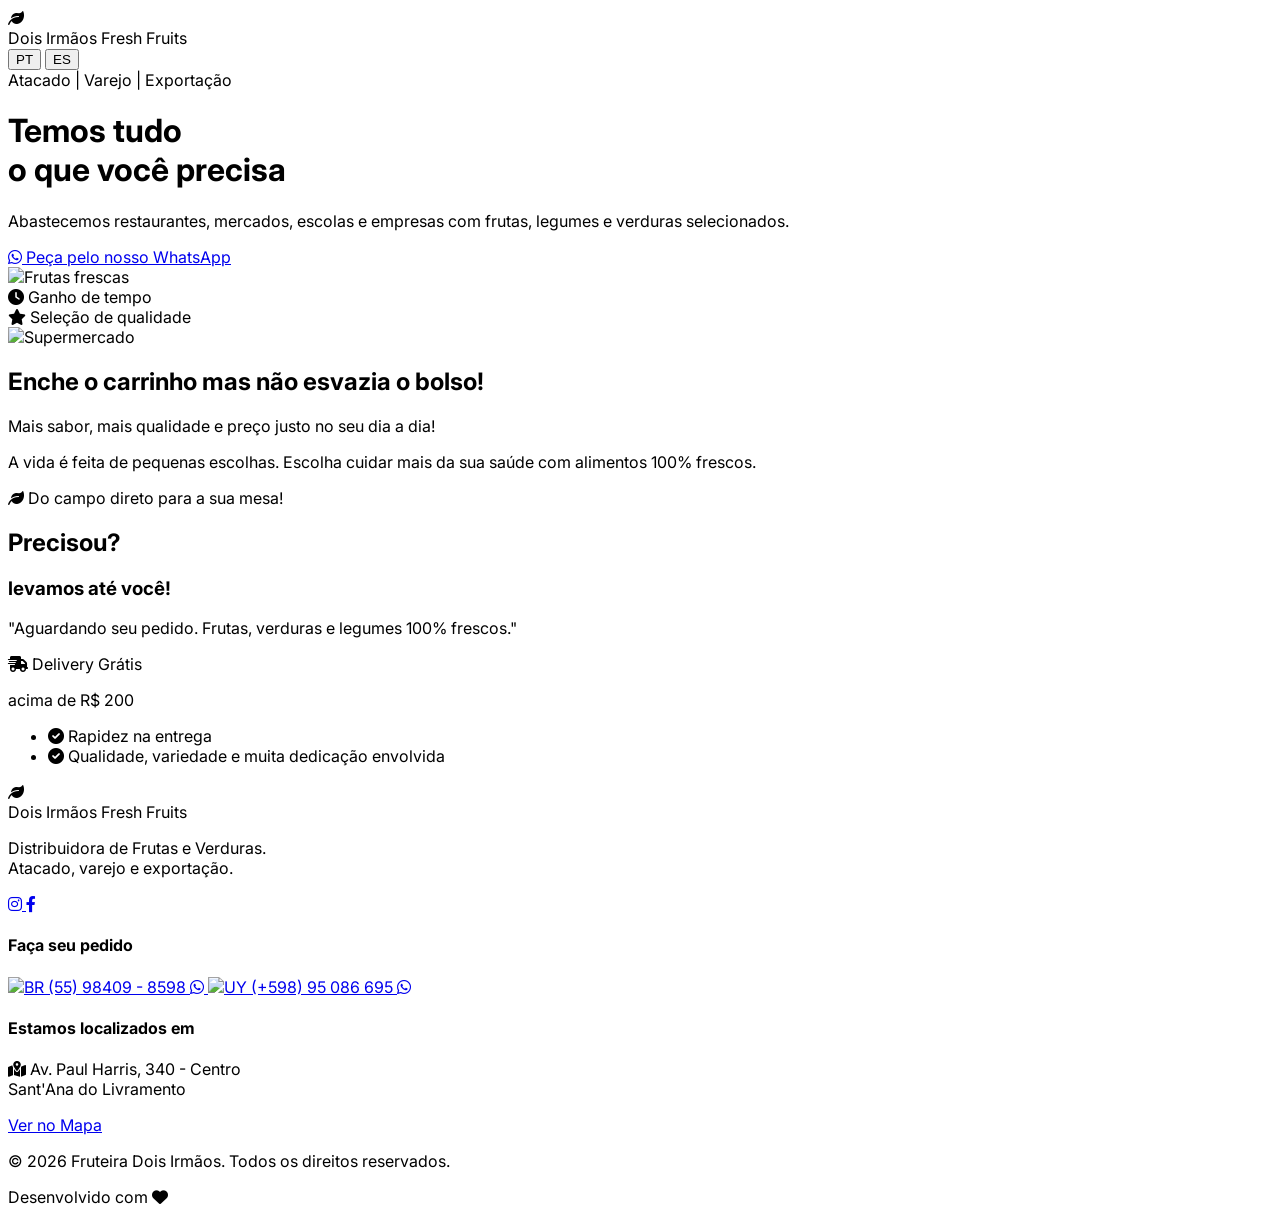
==== index.html @ 2ab65aea "WSPP BR UPDT" ====
<!DOCTYPE html>
<html lang="pt">
<head>
    <meta charset="UTF-8">
    <meta name="viewport" content="width=device-width, initial-scale=1.0">
    <title>Fruteira Dois Irmãos | Fresh Fruits</title>
    <script src="https://cdn.tailwindcss.com"></script>
    <link href="https://cdnjs.cloudflare.com/ajax/libs/font-awesome/6.0.0/css/all.min.css" rel="stylesheet">
    <script>
        tailwind.config = {
            theme: {
                extend: {
                    colors: {
                        brandGreen: '#1a8a22',
                        brandOrange: '#ef7d00',
                        brandLightGreen: '#4caf50'
                    },
                    fontFamily: {
                        sans: ['Inter', 'sans-serif'],
                    }
                }
            }
        }
    </script>
    <style>
        @import url('https://fonts.googleapis.com/css2?family=Inter:wght@400;600;800&display=swap');
        body { font-family: 'Inter', sans-serif; }
        .bg-pattern { background-image: url('https://www.transparenttextures.com/patterns/cubes.png'); }
    </style>
</head>
<body class="bg-gray-50 text-gray-800 antialiased overflow-x-hidden">

    <!-- Navbar -->
    <nav class="bg-brandGreen text-white shadow-lg sticky top-0 z-50">
        <div class="max-w-7xl mx-auto px-4 sm:px-6 lg:px-8">
            <div class="flex justify-between h-20 items-center">
                <div class="flex items-center gap-3">
                    <i class="fa-solid fa-leaf text-2xl text-brandLightGreen"></i>
                    <div class="flex flex-col">
                        <span class="font-extrabold text-xl leading-tight">Dois Irmãos</span>
                        <span class="text-xs font-semibold text-brandLightGreen tracking-wider uppercase">Fresh Fruits</span>
                    </div>
                </div>
                <!-- Language Switcher -->
                <div class="flex space-x-2 bg-white/20 rounded-full p-1">
                    <button onclick="setLanguage('pt')" id="btn-pt" class="px-4 py-1 rounded-full text-sm font-bold bg-white text-brandGreen transition-all shadow">PT</button>
                    <button onclick="setLanguage('es')" id="btn-es" class="px-4 py-1 rounded-full text-sm font-medium text-white hover:bg-white/30 transition-all">ES</button>
                </div>
            </div>
        </div>
    </nav>

    <!-- Hero Section -->
    <header class="relative bg-brandGreen text-white overflow-hidden">
        <div class="absolute inset-0 opacity-20 bg-pattern"></div>
        <div class="absolute inset-0 bg-gradient-to-b from-brandGreen/90 to-brandGreen"></div>
        <div class="relative max-w-7xl mx-auto px-4 sm:px-6 lg:px-8 py-20 lg:py-32 flex flex-col-reverse lg:flex-row items-center gap-12">
            
            <div class="w-full lg:w-1/2 text-center lg:text-left z-10">
                <span class="inline-block py-1 px-3 rounded-full bg-brandLightGreen text-white text-sm font-bold mb-4 uppercase tracking-wide" data-i18n="badge_atacado">Atacado | Varejo | Exportação</span>
                <h1 class="text-5xl lg:text-6xl font-extrabold mb-6 leading-tight" data-i18n="hero_title">
                    Temos tudo <br><span class="text-brandOrange">o que você precisa</span>
                </h1>
                <p class="text-lg lg:text-xl mb-8 opacity-90 font-medium" data-i18n="hero_desc">
                    Abastecemos restaurantes, mercados, escolas e empresas com frutas, legumes e verduras selecionados.
                </p>
                <a href="#contato" class="inline-flex items-center gap-2 bg-brandOrange hover:bg-orange-600 text-white font-bold py-4 px-8 rounded-full shadow-lg transition-transform transform hover:scale-105 text-lg">
                    <i class="fab fa-whatsapp text-2xl"></i>
                    <span data-i18n="btn_pedir">Peça pelo nosso WhatsApp</span>
                </a>
            </div>

            <div class="w-full lg:w-1/2 relative z-10">
                <img src="https://images.unsplash.com/photo-1610832958506-aa56368176cf?ixlib=rb-4.0.3&auto=format&fit=crop&w=800&q=80" alt="Frutas frescas" class="rounded-3xl shadow-2xl border-4 border-white/20 transform rotate-2 hover:rotate-0 transition-all duration-300">
                
                <!-- Floating Badges -->
                <div class="absolute -right-4 top-10 bg-white text-brandGreen font-bold py-2 px-4 rounded-xl shadow-xl flex items-center gap-2 animate-bounce">
                    <i class="fa-solid fa-clock text-brandOrange"></i> <span data-i18n="badge_tempo">Ganho de tempo</span>
                </div>
                <div class="absolute -left-6 bottom-20 bg-white text-brandGreen font-bold py-2 px-4 rounded-xl shadow-xl flex items-center gap-2">
                    <i class="fa-solid fa-star text-brandOrange"></i> <span data-i18n="badge_qualidade">Seleção de qualidade</span>
                </div>
            </div>
        </div>
    </header>

    <!-- About / Value Section -->
    <section class="py-20 bg-white">
        <div class="max-w-7xl mx-auto px-4 sm:px-6 lg:px-8">
            <div class="flex flex-col md:flex-row items-center gap-12">
                <div class="w-full md:w-1/2">
                    <img src="https://images.unsplash.com/photo-1542838132-92c53300491e?ixlib=rb-4.0.3&auto=format&fit=crop&w=800&q=80" alt="Supermercado" class="rounded-3xl shadow-xl">
                </div>
                <div class="w-full md:w-1/2">
                    <h2 class="text-4xl font-extrabold text-brandGreen mb-6 leading-tight" data-i18n="about_title">Enche o carrinho mas não esvazia o bolso!</h2>
                    <div class="bg-brandOrange text-white p-6 rounded-2xl shadow-md mb-6">
                        <p class="text-xl font-bold" data-i18n="about_highlight">Mais sabor, mais qualidade e preço justo no seu dia a dia!</p>
                    </div>
                    <p class="text-gray-600 text-lg mb-4" data-i18n="about_desc1">A vida é feita de pequenas escolhas. Escolha cuidar mais da sua saúde com alimentos 100% frescos.</p>
                    <p class="text-gray-600 text-lg font-bold flex items-center gap-2" data-i18n="about_desc2">
                        <i class="fa-solid fa-leaf text-brandLightGreen"></i> Do campo direto para a sua mesa!
                    </p>
                </div>
            </div>
        </div>
    </section>

    <!-- Delivery Section -->
    <section class="py-20 bg-gray-100">
        <div class="max-w-7xl mx-auto px-4 sm:px-6 lg:px-8">
            <div class="bg-brandGreen rounded-3xl overflow-hidden shadow-2xl flex flex-col md:flex-row items-center">
                <div class="w-full md:w-1/2 p-10 lg:p-16 text-white">
                    <h2 class="text-5xl font-black mb-2" data-i18n="delivery_title">Precisou?</h2>
                    <h3 class="text-3xl font-bold text-brandOrange bg-white inline-block px-4 py-1 rounded-lg mb-6 transform -rotate-2" data-i18n="delivery_subtitle">levamos até você!</h3>
                    
                    <p class="text-xl mb-6 italic" data-i18n="delivery_quote">"Aguardando seu pedido. Frutas, verduras e legumes 100% frescos."</p>
                    
                    <div class="bg-white/10 p-4 rounded-xl border border-white/20 mb-8">
                        <div class="flex items-center gap-3 text-brandLightGreen font-black text-xl mb-1">
                            <i class="fa-solid fa-truck-fast"></i>
                            <span data-i18n="delivery_free">Delivery Grátis</span>
                        </div>
                        <p class="text-sm font-medium" data-i18n="delivery_condition">acima de R$ 200</p>
                    </div>

                    <ul class="space-y-4">
                        <li class="flex items-center gap-3 text-lg font-medium"><i class="fa-solid fa-check-circle text-brandOrange"></i> <span data-i18n="feat_rapidez">Rapidez na entrega</span></li>
                        <li class="flex items-center gap-3 text-lg font-medium"><i class="fa-solid fa-check-circle text-brandOrange"></i> <span data-i18n="feat_dedicacao">Qualidade, variedade e muita dedicação envolvida</span></li>
                    </ul>
                </div>
                <div class="w-full md:w-1/2 h-full min-h-[400px] bg-cover bg-center" style="background-image: url('https://images.unsplash.com/photo-1590779033100-9f60a05a013d?ixlib=rb-4.0.3&auto=format&fit=crop&w=800&q=80');">
                    <!-- Delivery image representation -->
                </div>
            </div>
        </div>
    </section>

    <!-- Contact & Footer Section -->
    <footer id="contato" class="bg-gray-900 text-gray-300 py-16">
        <div class="max-w-7xl mx-auto px-4 sm:px-6 lg:px-8 grid grid-cols-1 md:grid-cols-3 gap-12">
            
            <!-- Brand -->
            <div>
                <div class="flex items-center gap-3 mb-6">
                    <i class="fa-solid fa-leaf text-2xl text-brandLightGreen"></i>
                    <div class="flex flex-col text-white">
                        <span class="font-extrabold text-xl leading-tight">Dois Irmãos</span>
                        <span class="text-xs font-semibold text-brandLightGreen tracking-wider uppercase">Fresh Fruits</span>
                    </div>
                </div>
                <p class="mb-6" data-i18n="footer_desc">Distribuidora de Frutas e Verduras.<br>Atacado, varejo e exportação.</p>
                <div class="flex space-x-4">
                    <a href="https://instagram.com/fruteira_dois_irmaos" target="_blank" class="w-10 h-10 bg-gray-800 rounded-full flex items-center justify-center hover:bg-brandOrange transition-colors text-white">
                        <i class="fab fa-instagram"></i>
                    </a>
                    <a href="#" class="w-10 h-10 bg-gray-800 rounded-full flex items-center justify-center hover:bg-brandOrange transition-colors text-white">
                        <i class="fab fa-facebook-f"></i>
                    </a>
                </div>
            </div>

            <!-- Contact -->
            <div>
                <h4 class="text-white text-lg font-bold mb-6 uppercase tracking-wider" data-i18n="footer_contact_title">Faça seu pedido</h4>
                <div class="space-y-4">
                    <a href="https://wa.me/5555984098598" target="_blank" class="flex items-center gap-4 bg-gray-800 p-3 rounded-lg hover:bg-gray-700 transition-colors">
                        <img src="https://flagcdn.com/w20/br.png" alt="BR" class="w-6 rounded-sm">
                        <span class="font-medium">(55) 98409 - 8598</span>
                        <i class="fab fa-whatsapp text-green-500 ml-auto text-xl"></i>
                    </a>
                    <a href="https://wa.me/59895086695" target="_blank" class="flex items-center gap-4 bg-gray-800 p-3 rounded-lg hover:bg-gray-700 transition-colors">
                        <img src="https://flagcdn.com/w20/uy.png" alt="UY" class="w-6 rounded-sm">
                        <span class="font-medium">(+598) 95 086 695</span>
                        <i class="fab fa-whatsapp text-green-500 ml-auto text-xl"></i>
                    </a>
                </div>
            </div>

            <!-- Location -->
            <div>
                <h4 class="text-white text-lg font-bold mb-6 uppercase tracking-wider" data-i18n="footer_location_title">Estamos localizados em</h4>
                <p class="flex items-start gap-3 mb-6">
                    <i class="fa-solid fa-map-location-dot text-brandOrange mt-1"></i>
                    <span>Av. Paul Harris, 340 - Centro<br>Sant'Ana do Livramento</span>
                </p>
                <a href="https://maps.google.com/?q=Av.+Paul+Harris,+340+-+Centro,+Sant'Ana+do+Livramento" target="_blank" class="inline-block border border-gray-600 hover:border-brandOrange hover:text-brandOrange px-6 py-2 rounded-full transition-colors font-medium text-sm" data-i18n="btn_map">
                    Ver no Mapa
                </a>
            </div>
        </div>
        
        <div class="max-w-7xl mx-auto px-4 sm:px-6 lg:px-8 mt-12 pt-8 border-t border-gray-800 text-center text-sm text-gray-500 flex flex-col md:flex-row justify-between items-center">
            <p>&copy; 2026 Fruteira Dois Irmãos. <span data-i18n="footer_rights">Todos os direitos reservados.</span></p>
            <p class="mt-2 md:mt-0">Desenvolvido com <i class="fa-solid fa-heart text-brandOrange text-xs mx-1"></i></p>
        </div>
    </footer>

    <!-- Translations Logic -->
    <script>
        const translations = {
            pt: {
                badge_atacado: "Atacado | Varejo | Exportação",
                hero_title: "Temos tudo <br><span class='text-brandOrange'>o que você precisa</span>",
                hero_desc: "Abastecemos restaurantes, mercados, escolas e empresas com frutas, legumes e verduras selecionados.",
                btn_pedir: "Peça pelo nosso WhatsApp",
                badge_tempo: "Ganho de tempo",
                badge_qualidade: "Seleção de qualidade",
                about_title: "Enche o carrinho mas não esvazia o bolso!",
                about_highlight: "Mais sabor, mais qualidade e preço justo no seu dia a dia!",
                about_desc1: "A vida é feita de pequenas escolhas. Escolha cuidar mais da sua saúde com alimentos 100% frescos.",
                about_desc2: "Do campo direto para a sua mesa!",
                delivery_title: "Precisou?",
                delivery_subtitle: "levamos até você!",
                delivery_quote: '"Aguardando seu pedido. Frutas, verduras e legumes 100% frescos."',
                delivery_free: "Delivery Grátis",
                delivery_condition: "acima de R$ 200",
                feat_rapidez: "Rapidez na entrega",
                feat_dedicacao: "Qualidade, variedade e muita dedicação envolvida",
                footer_desc: "Distribuidora de Frutas e Verduras.<br>Atacado, varejo e exportação.",
                footer_contact_title: "Faça seu pedido",
                footer_location_title: "Estamos localizados em",
                btn_map: "Ver no Mapa",
                footer_rights: "Todos os direitos reservados."
            },
            es: {
                badge_atacado: "Mayorista | Minorista | Exportación",
                hero_title: "Tenemos todo <br><span class='text-brandOrange'>lo que necesitas</span>",
                hero_desc: "Abastecemos restaurantes, supermercados, escuelas y empresas con frutas, legumbres y verduras seleccionadas.",
                btn_pedir: "Pide por nuestro WhatsApp",
                badge_tempo: "Ahorro de tiempo",
                badge_qualidade: "Selección de calidad",
                about_title: "¡Llena el carrito sin vaciar tu bolsillo!",
                about_highlight: "¡Más sabor, más calidad y precio justo en tu día a día!",
                about_desc1: "La vida está hecha de pequeñas elecciones. Elige cuidar más tu salud con alimentos 100% frescos.",
                about_desc2: "¡Del campo directo a tu mesa!",
                delivery_title: "¿Lo precisas?",
                delivery_subtitle: "¡te lo llevamos!",
                delivery_quote: '"Esperando tu pedido. Frutas, verduras y legumbres 100% frescas."',
                delivery_free: "Envío Gratis",
                delivery_condition: "compras mayores a R$ 200",
                feat_rapidez: "Rapidez en la entrega",
                feat_dedicacao: "Calidad, variedad y mucha dedicación involucrada",
                footer_desc: "Distribuidora de Frutas y Verduras.<br>Mayorista, minorista y exportación.",
                footer_contact_title: "Haz tu pedido",
                footer_location_title: "Estamos ubicados en",
                btn_map: "Ver en el Mapa",
                footer_rights: "Todos los derechos reservados."
            }
        };

        function setLanguage(lang) {
            // Update Text
            document.querySelectorAll('[data-i18n]').forEach(el => {
                const key = el.getAttribute('data-i18n');
                if (translations[lang] && translations[lang][key]) {
                    el.innerHTML = translations[lang][key]; // innerHTML to parse the <br> and spans
                }
            });

            // Update Buttons UI
            const btnPt = document.getElementById('btn-pt');
            const btnEs = document.getElementById('btn-es');
            
            if (lang === 'pt') {
                btnPt.className = 'px-4 py-1 rounded-full text-sm font-bold bg-white text-brandGreen transition-all shadow';
                btnEs.className = 'px-4 py-1 rounded-full text-sm font-medium text-white hover:bg-white/30 transition-all';
                document.documentElement.lang = 'pt';
            } else {
                btnEs.className = 'px-4 py-1 rounded-full text-sm font-bold bg-white text-brandGreen transition-all shadow';
                btnPt.className = 'px-4 py-1 rounded-full text-sm font-medium text-white hover:bg-white/30 transition-all';
                document.documentElement.lang = 'es';
            }
        }
    </script>
</body>
</html>
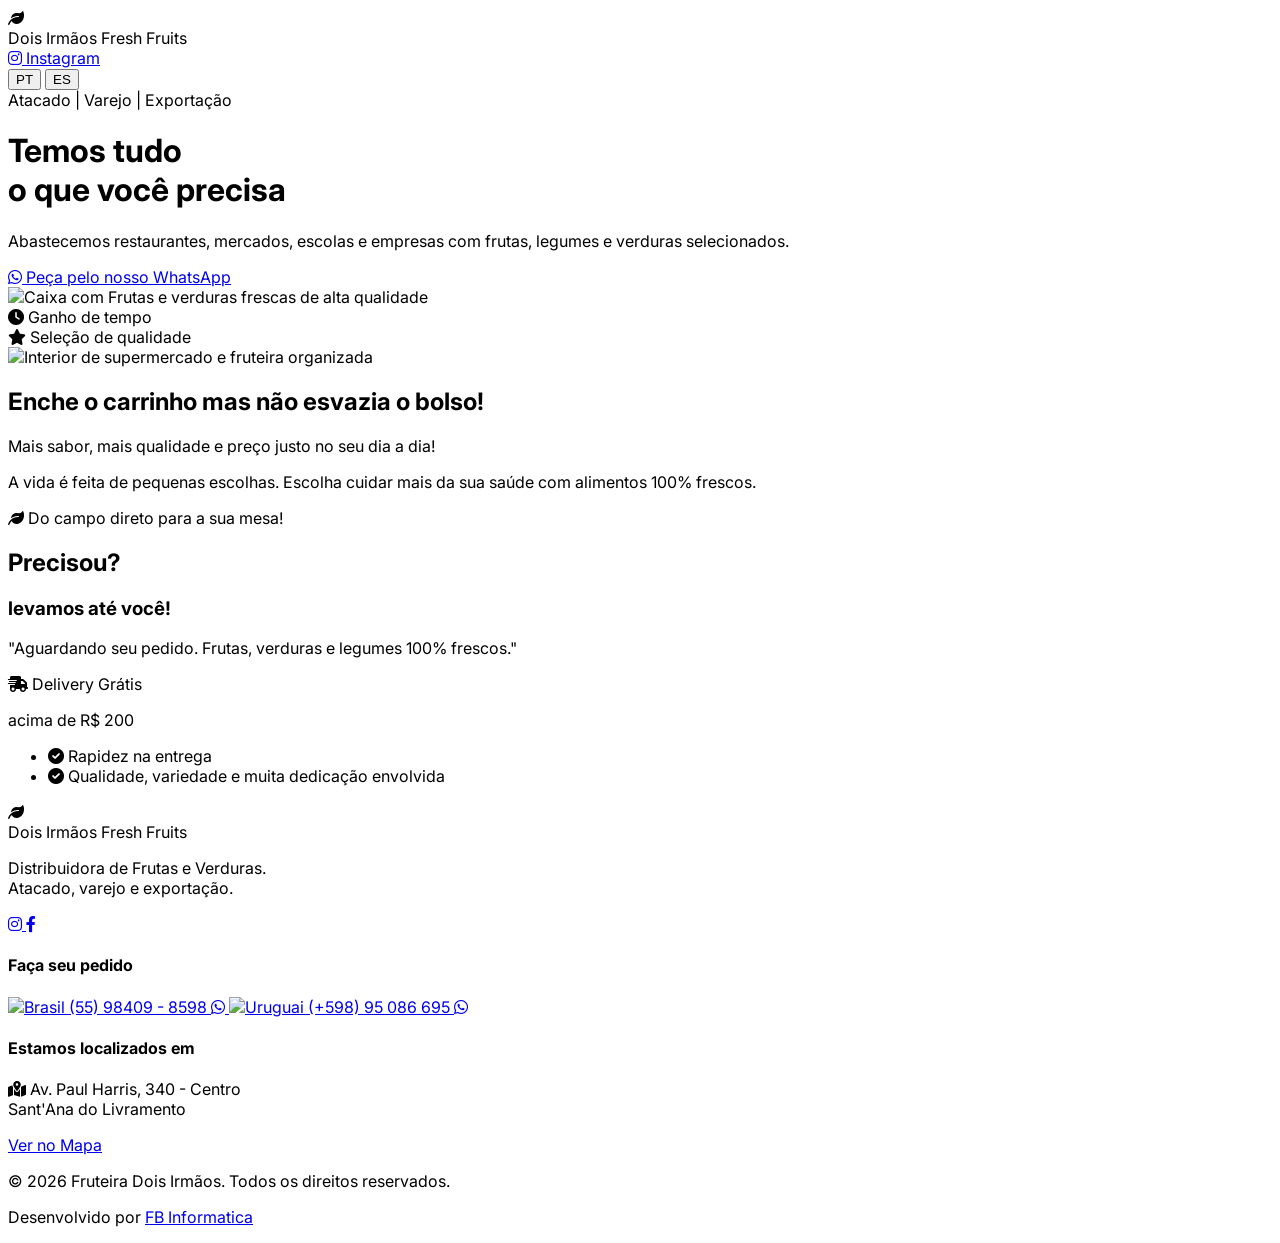
==== commit 44ff101e: "web 2.0" ====
--- a/index.html
+++ b/index.html
@@ -3,7 +3,63 @@
 <head>
     <meta charset="UTF-8">
     <meta name="viewport" content="width=device-width, initial-scale=1.0">
-    <title>Fruteira Dois Irmãos | Fresh Fruits</title>
+    <title>Fruteira Dois Irmãos | Atacado e Varejo de Frutas e Verduras</title>
+    
+    <!-- ========================================== -->
+    <!-- 🚀 SUPER SEO BÁSICO (Google & Bing)        -->
+    <!-- ========================================== -->
+    <meta name="description" content="Fruteira Dois Irmãos - Distribuidora de Frutas, Legumes e Verduras. Atacado, varejo e exportação. Do campo direto para a sua mesa em Sant'Ana do Livramento. Delivery rápido e qualidade garantida.">
+    <meta name="keywords" content="fruteira, frutas, verduras, legumes, atacado, varejo, exportação, Sant'Ana do Livramento, Rivera, alimentos frescos, delivery de frutas, fruteira dois irmaos, distribuidora de alimentos">
+    <meta name="author" content="FB Informatica">
+    <meta name="robots" content="index, follow, max-image-preview:large, max-snippet:-1, max-video-preview:-1">
+    <meta name="language" content="Portuguese">
+    
+    <!-- ========================================== -->
+    <!-- 📱 OPEN GRAPH (Facebook, WhatsApp, Linked) -->
+    <!-- ========================================== -->
+    <meta property="og:type" content="website">
+    <meta property="og:title" content="Fruteira Dois Irmãos | Fresh Fruits">
+    <meta property="og:description" content="Alimentos 100% frescos. Abastecemos restaurantes, mercados e empresas. Delivery em Sant'Ana do Livramento e Rivera.">
+    <!-- Podés cambiar la URL de og:image por el logo o foto real del local -->
+    <meta property="og:image" content="https://images.unsplash.com/photo-1610832958506-aa56368176cf?ixlib=rb-4.0.3&auto=format&fit=crop&w=1200&q=80">
+    <meta property="og:locale" content="pt_BR">
+    <meta property="og:locale:alternate" content="es_UY">
+    
+    <!-- ========================================== -->
+    <!-- 🐦 TWITTER CARDS                           -->
+    <!-- ========================================== -->
+    <meta name="twitter:card" content="summary_large_image">
+    <meta name="twitter:title" content="Fruteira Dois Irmãos | Fresh Fruits">
+    <meta name="twitter:description" content="Distribuidora de Frutas, Legumes e Verduras. Qualidade, variedade e preço justo!">
+    <meta name="twitter:image" content="https://images.unsplash.com/photo-1610832958506-aa56368176cf?ixlib=rb-4.0.3&auto=format&fit=crop&w=1200&q=80">
+
+    <!-- ========================================== -->
+    <!-- 🏢 SCHEMA MARKUP JSON-LD (SEO LOCAL AVANZADO) -->
+    <!-- ========================================== -->
+    <script type="application/ld+json">
+    {
+      "@context": "https://schema.org",
+      "@type": "GroceryStore",
+      "name": "Fruteira Dois Irmãos",
+      "image": "https://images.unsplash.com/photo-1610832958506-aa56368176cf?ixlib=rb-4.0.3&auto=format&fit=crop&w=800&q=80",
+      "description": "Distribuidora de Frutas e Verduras. Atacado, varejo e exportação. Abastecemos restaurantes, mercados, escolas e empresas.",
+      "address": {
+        "@type": "PostalAddress",
+        "streetAddress": "Av. Paul Harris, 340 - Centro",
+        "addressLocality": "Sant'Ana do Livramento",
+        "addressRegion": "RS",
+        "addressCountry": "BR"
+      },
+      "telephone": "+55984098598",
+      "priceRange": "$$",
+      "sameAs": [
+        "https://instagram.com/fruteira_dois_irmaos",
+        "https://www.facebook.com/fruteiradoisirmaos"
+      ]
+    }
+    </script>
+
+    <!-- Tailwind & Fonts -->
     <script src="https://cdn.tailwindcss.com"></script>
     <link href="https://cdnjs.cloudflare.com/ajax/libs/font-awesome/6.0.0/css/all.min.css" rel="stylesheet">
     <script>
@@ -41,10 +97,19 @@
                         <span class="text-xs font-semibold text-brandLightGreen tracking-wider uppercase">Fresh Fruits</span>
                     </div>
                 </div>
-                <!-- Language Switcher -->
-                <div class="flex space-x-2 bg-white/20 rounded-full p-1">
-                    <button onclick="setLanguage('pt')" id="btn-pt" class="px-4 py-1 rounded-full text-sm font-bold bg-white text-brandGreen transition-all shadow">PT</button>
-                    <button onclick="setLanguage('es')" id="btn-es" class="px-4 py-1 rounded-full text-sm font-medium text-white hover:bg-white/30 transition-all">ES</button>
+                
+                <div class="flex items-center gap-5">
+                    <!-- Instagram Button Header -->
+                    <a href="https://instagram.com/fruteira_dois_irmaos" target="_blank" aria-label="Siga-nos no Instagram" class="hidden sm:flex items-center gap-2 bg-gradient-to-r from-pink-500 via-red-500 to-yellow-500 text-white px-3 py-1.5 rounded-full font-bold text-sm hover:scale-105 transition-transform shadow-md">
+                        <i class="fab fa-instagram text-lg"></i>
+                        <span>Instagram</span>
+                    </a>
+
+                    <!-- Language Switcher -->
+                    <div class="flex space-x-2 bg-white/20 rounded-full p-1">
+                        <button onclick="setLanguage('pt')" id="btn-pt" class="px-4 py-1 rounded-full text-sm font-bold bg-white text-brandGreen transition-all shadow">PT</button>
+                        <button onclick="setLanguage('es')" id="btn-es" class="px-4 py-1 rounded-full text-sm font-medium text-white hover:bg-white/30 transition-all">ES</button>
+                    </div>
                 </div>
             </div>
         </div>
@@ -57,21 +122,23 @@
         <div class="relative max-w-7xl mx-auto px-4 sm:px-6 lg:px-8 py-20 lg:py-32 flex flex-col-reverse lg:flex-row items-center gap-12">
             
             <div class="w-full lg:w-1/2 text-center lg:text-left z-10">
-                <span class="inline-block py-1 px-3 rounded-full bg-brandLightGreen text-white text-sm font-bold mb-4 uppercase tracking-wide" data-i18n="badge_atacado">Atacado | Varejo | Exportação</span>
+                <span class="inline-block py-1 px-3 rounded-full bg-brandLightGreen text-white text-sm font-bold mb-4 uppercase tracking-wide shadow-sm" data-i18n="badge_atacado">Atacado | Varejo | Exportação</span>
                 <h1 class="text-5xl lg:text-6xl font-extrabold mb-6 leading-tight" data-i18n="hero_title">
                     Temos tudo <br><span class="text-brandOrange">o que você precisa</span>
                 </h1>
                 <p class="text-lg lg:text-xl mb-8 opacity-90 font-medium" data-i18n="hero_desc">
                     Abastecemos restaurantes, mercados, escolas e empresas com frutas, legumes e verduras selecionados.
                 </p>
-                <a href="#contato" class="inline-flex items-center gap-2 bg-brandOrange hover:bg-orange-600 text-white font-bold py-4 px-8 rounded-full shadow-lg transition-transform transform hover:scale-105 text-lg">
-                    <i class="fab fa-whatsapp text-2xl"></i>
-                    <span data-i18n="btn_pedir">Peça pelo nosso WhatsApp</span>
-                </a>
+                <div class="flex flex-col sm:flex-row items-center gap-4 justify-center lg:justify-start">
+                    <a href="#contato" class="inline-flex items-center gap-2 bg-brandOrange hover:bg-orange-600 text-white font-bold py-4 px-8 rounded-full shadow-lg transition-transform transform hover:scale-105 text-lg w-full sm:w-auto justify-center">
+                        <i class="fab fa-whatsapp text-2xl"></i>
+                        <span data-i18n="btn_pedir">Peça pelo nosso WhatsApp</span>
+                    </a>
+                </div>
             </div>
 
             <div class="w-full lg:w-1/2 relative z-10">
-                <img src="https://images.unsplash.com/photo-1610832958506-aa56368176cf?ixlib=rb-4.0.3&auto=format&fit=crop&w=800&q=80" alt="Frutas frescas" class="rounded-3xl shadow-2xl border-4 border-white/20 transform rotate-2 hover:rotate-0 transition-all duration-300">
+                <img src="https://images.unsplash.com/photo-1610832958506-aa56368176cf?ixlib=rb-4.0.3&auto=format&fit=crop&w=800&q=80" alt="Caixa com Frutas e verduras frescas de alta qualidade" class="rounded-3xl shadow-2xl border-4 border-white/20 transform rotate-2 hover:rotate-0 transition-all duration-300">
                 
                 <!-- Floating Badges -->
                 <div class="absolute -right-4 top-10 bg-white text-brandGreen font-bold py-2 px-4 rounded-xl shadow-xl flex items-center gap-2 animate-bounce">
@@ -89,7 +156,7 @@
         <div class="max-w-7xl mx-auto px-4 sm:px-6 lg:px-8">
             <div class="flex flex-col md:flex-row items-center gap-12">
                 <div class="w-full md:w-1/2">
-                    <img src="https://images.unsplash.com/photo-1542838132-92c53300491e?ixlib=rb-4.0.3&auto=format&fit=crop&w=800&q=80" alt="Supermercado" class="rounded-3xl shadow-xl">
+                    <img src="https://images.unsplash.com/photo-1542838132-92c53300491e?ixlib=rb-4.0.3&auto=format&fit=crop&w=800&q=80" alt="Interior de supermercado e fruteira organizada" class="rounded-3xl shadow-xl">
                 </div>
                 <div class="w-full md:w-1/2">
                     <h2 class="text-4xl font-extrabold text-brandGreen mb-6 leading-tight" data-i18n="about_title">Enche o carrinho mas não esvazia o bolso!</h2>
@@ -128,8 +195,7 @@
                         <li class="flex items-center gap-3 text-lg font-medium"><i class="fa-solid fa-check-circle text-brandOrange"></i> <span data-i18n="feat_dedicacao">Qualidade, variedade e muita dedicação envolvida</span></li>
                     </ul>
                 </div>
-                <div class="w-full md:w-1/2 h-full min-h-[400px] bg-cover bg-center" style="background-image: url('https://images.unsplash.com/photo-1590779033100-9f60a05a013d?ixlib=rb-4.0.3&auto=format&fit=crop&w=800&q=80');">
-                    <!-- Delivery image representation -->
+                <div class="w-full md:w-1/2 h-full min-h-[400px] bg-cover bg-center" style="background-image: url('https://images.unsplash.com/photo-1590779033100-9f60a05a013d?ixlib=rb-4.0.3&auto=format&fit=crop&w=800&q=80');" aria-label="Caminhão de entrega de alimentos frescos">
                 </div>
             </div>
         </div>
@@ -150,10 +216,10 @@
                 </div>
                 <p class="mb-6" data-i18n="footer_desc">Distribuidora de Frutas e Verduras.<br>Atacado, varejo e exportação.</p>
                 <div class="flex space-x-4">
-                    <a href="https://instagram.com/fruteira_dois_irmaos" target="_blank" class="w-10 h-10 bg-gray-800 rounded-full flex items-center justify-center hover:bg-brandOrange transition-colors text-white">
-                        <i class="fab fa-instagram"></i>
-                    </a>
-                    <a href="#" class="w-10 h-10 bg-gray-800 rounded-full flex items-center justify-center hover:bg-brandOrange transition-colors text-white">
+                    <a href="https://instagram.com/fruteira_dois_irmaos" target="_blank" aria-label="Instagram" class="w-10 h-10 bg-gray-800 rounded-full flex items-center justify-center hover:bg-gradient-to-r hover:from-pink-500 hover:to-orange-400 transition-all text-white">
+                        <i class="fab fa-instagram text-lg"></i>
+                    </a>
+                    <a href="https://www.facebook.com/" target="_blank" aria-label="Facebook" class="w-10 h-10 bg-gray-800 rounded-full flex items-center justify-center hover:bg-blue-600 transition-colors text-white">
                         <i class="fab fa-facebook-f"></i>
                     </a>
                 </div>
@@ -163,13 +229,13 @@
             <div>
                 <h4 class="text-white text-lg font-bold mb-6 uppercase tracking-wider" data-i18n="footer_contact_title">Faça seu pedido</h4>
                 <div class="space-y-4">
-                    <a href="https://wa.me/5555984098598" target="_blank" class="flex items-center gap-4 bg-gray-800 p-3 rounded-lg hover:bg-gray-700 transition-colors">
-                        <img src="https://flagcdn.com/w20/br.png" alt="BR" class="w-6 rounded-sm">
+                    <a href="https://wa.me/5555984098598" target="_blank" class="flex items-center gap-4 bg-gray-800 p-3 rounded-lg hover:bg-gray-700 transition-colors shadow-sm">
+                        <img src="https://flagcdn.com/w20/br.png" alt="Brasil" class="w-6 rounded-sm shadow-sm">
                         <span class="font-medium">(55) 98409 - 8598</span>
                         <i class="fab fa-whatsapp text-green-500 ml-auto text-xl"></i>
                     </a>
-                    <a href="https://wa.me/59895086695" target="_blank" class="flex items-center gap-4 bg-gray-800 p-3 rounded-lg hover:bg-gray-700 transition-colors">
-                        <img src="https://flagcdn.com/w20/uy.png" alt="UY" class="w-6 rounded-sm">
+                    <a href="https://wa.me/59895086695" target="_blank" class="flex items-center gap-4 bg-gray-800 p-3 rounded-lg hover:bg-gray-700 transition-colors shadow-sm">
+                        <img src="https://flagcdn.com/w20/uy.png" alt="Uruguai" class="w-6 rounded-sm shadow-sm">
                         <span class="font-medium">(+598) 95 086 695</span>
                         <i class="fab fa-whatsapp text-green-500 ml-auto text-xl"></i>
                     </a>
@@ -183,15 +249,22 @@
                     <i class="fa-solid fa-map-location-dot text-brandOrange mt-1"></i>
                     <span>Av. Paul Harris, 340 - Centro<br>Sant'Ana do Livramento</span>
                 </p>
-                <a href="https://maps.google.com/?q=Av.+Paul+Harris,+340+-+Centro,+Sant'Ana+do+Livramento" target="_blank" class="inline-block border border-gray-600 hover:border-brandOrange hover:text-brandOrange px-6 py-2 rounded-full transition-colors font-medium text-sm" data-i18n="btn_map">
+                <a href="https://maps.google.com/?q=Av.+Paul+Harris,+340+-+Centro,+Sant'Ana+do+Livramento" target="_blank" class="inline-block border border-gray-600 hover:border-brandOrange hover:text-brandOrange px-6 py-2 rounded-full transition-colors font-medium text-sm shadow-sm" data-i18n="btn_map">
                     Ver no Mapa
                 </a>
             </div>
         </div>
         
-        <div class="max-w-7xl mx-auto px-4 sm:px-6 lg:px-8 mt-12 pt-8 border-t border-gray-800 text-center text-sm text-gray-500 flex flex-col md:flex-row justify-between items-center">
-            <p>&copy; 2026 Fruteira Dois Irmãos. <span data-i18n="footer_rights">Todos os direitos reservados.</span></p>
-            <p class="mt-2 md:mt-0">Desenvolvido com <i class="fa-solid fa-heart text-brandOrange text-xs mx-1"></i></p>
+        <div class="max-w-7xl mx-auto px-4 sm:px-6 lg:px-8 mt-12 pt-8 border-t border-gray-800 flex flex-col md:flex-row justify-between items-center text-sm">
+            <p class="text-gray-500">&copy; 2026 Fruteira Dois Irmãos. <span data-i18n="footer_rights">Todos os direitos reservados.</span></p>
+            
+            <!-- Firma FB Informatica -->
+            <p class="mt-4 md:mt-0 text-gray-400">
+                <span data-i18n="footer_developed">Desenvolvido por</span> 
+                <a href="https://www.fbinformaticauy.com" target="_blank" class="text-brandOrange hover:text-white font-bold transition-colors ml-1 uppercase tracking-wide">
+                    FB Informatica
+                </a>
+            </p>
         </div>
     </footer>
 
@@ -220,7 +293,8 @@
                 footer_contact_title: "Faça seu pedido",
                 footer_location_title: "Estamos localizados em",
                 btn_map: "Ver no Mapa",
-                footer_rights: "Todos os direitos reservados."
+                footer_rights: "Todos os direitos reservados.",
+                footer_developed: "Desenvolvido por"
             },
             es: {
                 badge_atacado: "Mayorista | Minorista | Exportación",
@@ -244,7 +318,8 @@
                 footer_contact_title: "Haz tu pedido",
                 footer_location_title: "Estamos ubicados en",
                 btn_map: "Ver en el Mapa",
-                footer_rights: "Todos los derechos reservados."
+                footer_rights: "Todos los derechos reservados.",
+                footer_developed: "Desarrollado por"
             }
         };
 
@@ -253,7 +328,7 @@
             document.querySelectorAll('[data-i18n]').forEach(el => {
                 const key = el.getAttribute('data-i18n');
                 if (translations[lang] && translations[lang][key]) {
-                    el.innerHTML = translations[lang][key]; // innerHTML to parse the <br> and spans
+                    el.innerHTML = translations[lang][key]; 
                 }
             });
 
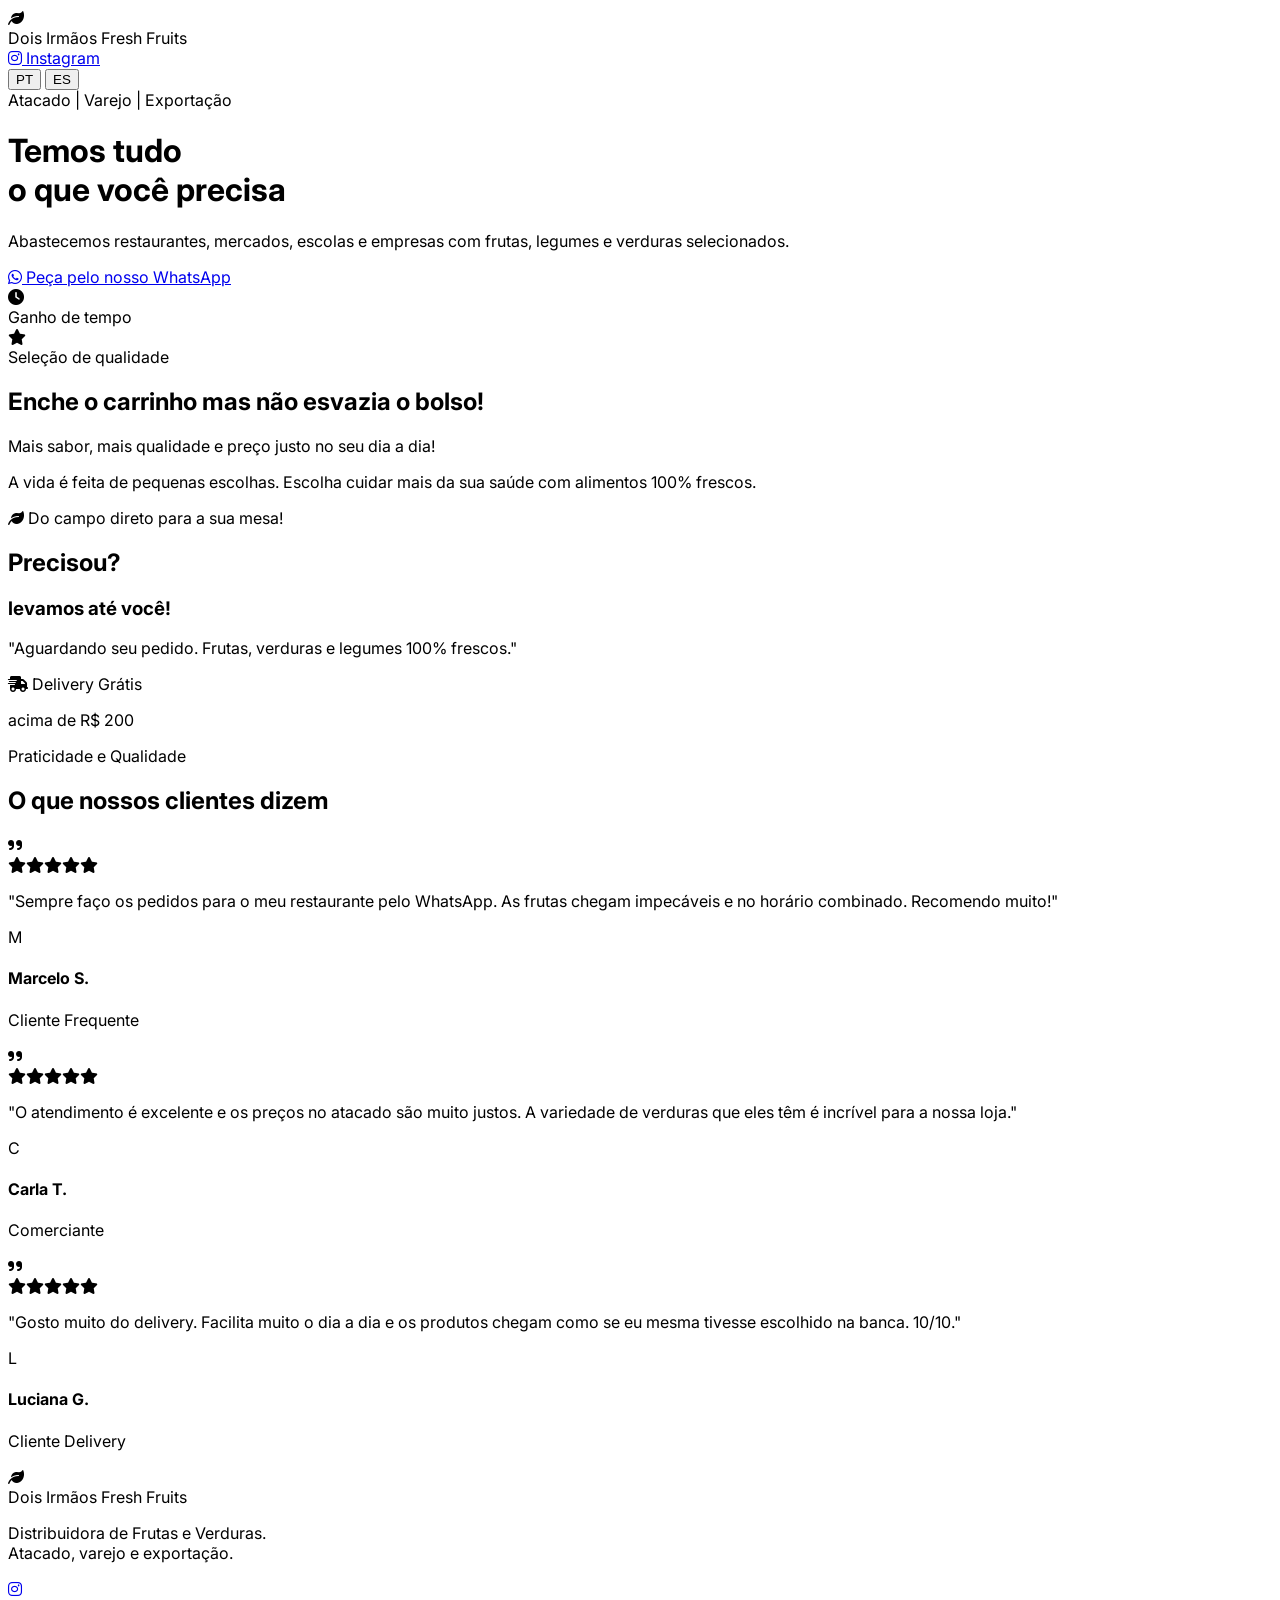
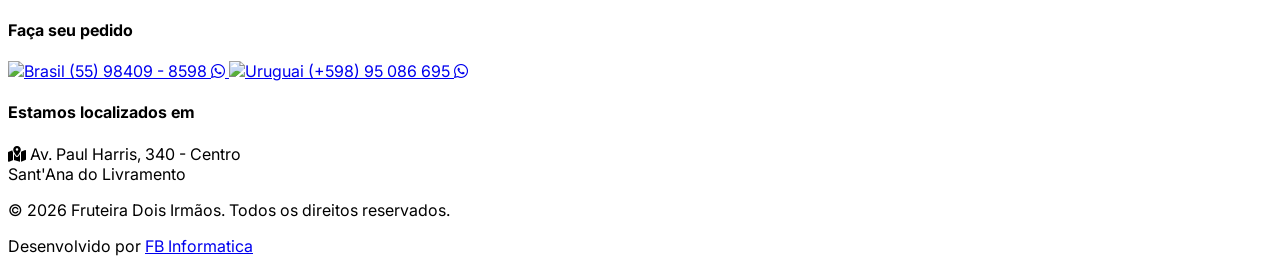
==== commit 78d9d374: "web 3.0" ====
--- a/index.html
+++ b/index.html
@@ -5,57 +5,28 @@
     <meta name="viewport" content="width=device-width, initial-scale=1.0">
     <title>Fruteira Dois Irmãos | Atacado e Varejo de Frutas e Verduras</title>
     
-    <!-- ========================================== -->
-    <!-- 🚀 SUPER SEO BÁSICO (Google & Bing)        -->
-    <!-- ========================================== -->
-    <meta name="description" content="Fruteira Dois Irmãos - Distribuidora de Frutas, Legumes e Verduras. Atacado, varejo e exportação. Do campo direto para a sua mesa em Sant'Ana do Livramento. Delivery rápido e qualidade garantida.">
-    <meta name="keywords" content="fruteira, frutas, verduras, legumes, atacado, varejo, exportação, Sant'Ana do Livramento, Rivera, alimentos frescos, delivery de frutas, fruteira dois irmaos, distribuidora de alimentos">
+    <!-- SEO & META TAGS -->
+    <meta name="description" content="Fruteira Dois Irmãos - Distribuidora de Frutas, Legumes e Verduras. Atacado, varejo e exportação. Do campo direto para a sua mesa em Sant'Ana do Livramento.">
+    <meta name="keywords" content="fruteira, frutas, verduras, legumes, atacado, varejo, exportação, Sant'Ana do Livramento, Rivera, alimentos frescos">
     <meta name="author" content="FB Informatica">
-    <meta name="robots" content="index, follow, max-image-preview:large, max-snippet:-1, max-video-preview:-1">
-    <meta name="language" content="Portuguese">
+    <meta name="robots" content="index, follow">
+    <meta property="og:title" content="Fruteira Dois Irmãos | Fresh Fruits">
+    <meta property="og:description" content="Alimentos 100% frescos. Delivery em Sant'Ana do Livramento e Rivera.">
     
-    <!-- ========================================== -->
-    <!-- 📱 OPEN GRAPH (Facebook, WhatsApp, Linked) -->
-    <!-- ========================================== -->
-    <meta property="og:type" content="website">
-    <meta property="og:title" content="Fruteira Dois Irmãos | Fresh Fruits">
-    <meta property="og:description" content="Alimentos 100% frescos. Abastecemos restaurantes, mercados e empresas. Delivery em Sant'Ana do Livramento e Rivera.">
-    <!-- Podés cambiar la URL de og:image por el logo o foto real del local -->
-    <meta property="og:image" content="https://images.unsplash.com/photo-1610832958506-aa56368176cf?ixlib=rb-4.0.3&auto=format&fit=crop&w=1200&q=80">
-    <meta property="og:locale" content="pt_BR">
-    <meta property="og:locale:alternate" content="es_UY">
-    
-    <!-- ========================================== -->
-    <!-- 🐦 TWITTER CARDS                           -->
-    <!-- ========================================== -->
-    <meta name="twitter:card" content="summary_large_image">
-    <meta name="twitter:title" content="Fruteira Dois Irmãos | Fresh Fruits">
-    <meta name="twitter:description" content="Distribuidora de Frutas, Legumes e Verduras. Qualidade, variedade e preço justo!">
-    <meta name="twitter:image" content="https://images.unsplash.com/photo-1610832958506-aa56368176cf?ixlib=rb-4.0.3&auto=format&fit=crop&w=1200&q=80">
-
-    <!-- ========================================== -->
-    <!-- 🏢 SCHEMA MARKUP JSON-LD (SEO LOCAL AVANZADO) -->
-    <!-- ========================================== -->
+    <!-- Schema Markup (SEO Local) -->
     <script type="application/ld+json">
     {
       "@context": "https://schema.org",
       "@type": "GroceryStore",
       "name": "Fruteira Dois Irmãos",
-      "image": "https://images.unsplash.com/photo-1610832958506-aa56368176cf?ixlib=rb-4.0.3&auto=format&fit=crop&w=800&q=80",
-      "description": "Distribuidora de Frutas e Verduras. Atacado, varejo e exportação. Abastecemos restaurantes, mercados, escolas e empresas.",
+      "description": "Distribuidora de Frutas e Verduras. Atacado, varejo e exportação.",
       "address": {
         "@type": "PostalAddress",
         "streetAddress": "Av. Paul Harris, 340 - Centro",
         "addressLocality": "Sant'Ana do Livramento",
-        "addressRegion": "RS",
         "addressCountry": "BR"
       },
-      "telephone": "+55984098598",
-      "priceRange": "$$",
-      "sameAs": [
-        "https://instagram.com/fruteira_dois_irmaos",
-        "https://www.facebook.com/fruteiradoisirmaos"
-      ]
+      "telephone": "+5555984098598"
     }
     </script>
 
@@ -81,7 +52,6 @@
     <style>
         @import url('https://fonts.googleapis.com/css2?family=Inter:wght@400;600;800&display=swap');
         body { font-family: 'Inter', sans-serif; }
-        .bg-pattern { background-image: url('https://www.transparenttextures.com/patterns/cubes.png'); }
     </style>
 </head>
 <body class="bg-gray-50 text-gray-800 antialiased overflow-x-hidden">
@@ -99,12 +69,10 @@
                 </div>
                 
                 <div class="flex items-center gap-5">
-                    <!-- Instagram Button Header -->
-                    <a href="https://instagram.com/fruteira_dois_irmaos" target="_blank" aria-label="Siga-nos no Instagram" class="hidden sm:flex items-center gap-2 bg-gradient-to-r from-pink-500 via-red-500 to-yellow-500 text-white px-3 py-1.5 rounded-full font-bold text-sm hover:scale-105 transition-transform shadow-md">
+                    <a href="https://instagram.com/fruteira_dois_irmaos" target="_blank" class="hidden sm:flex items-center gap-2 bg-gradient-to-r from-pink-500 via-red-500 to-yellow-500 text-white px-3 py-1.5 rounded-full font-bold text-sm hover:scale-105 transition-transform shadow-md">
                         <i class="fab fa-instagram text-lg"></i>
                         <span>Instagram</span>
                     </a>
-
                     <!-- Language Switcher -->
                     <div class="flex space-x-2 bg-white/20 rounded-full p-1">
                         <button onclick="setLanguage('pt')" id="btn-pt" class="px-4 py-1 rounded-full text-sm font-bold bg-white text-brandGreen transition-all shadow">PT</button>
@@ -115,52 +83,66 @@
         </div>
     </nav>
 
-    <!-- Hero Section -->
-    <header class="relative bg-brandGreen text-white overflow-hidden">
-        <div class="absolute inset-0 opacity-20 bg-pattern"></div>
-        <div class="absolute inset-0 bg-gradient-to-b from-brandGreen/90 to-brandGreen"></div>
-        <div class="relative max-w-7xl mx-auto px-4 sm:px-6 lg:px-8 py-20 lg:py-32 flex flex-col-reverse lg:flex-row items-center gap-12">
-            
-            <div class="w-full lg:w-1/2 text-center lg:text-left z-10">
-                <span class="inline-block py-1 px-3 rounded-full bg-brandLightGreen text-white text-sm font-bold mb-4 uppercase tracking-wide shadow-sm" data-i18n="badge_atacado">Atacado | Varejo | Exportação</span>
-                <h1 class="text-5xl lg:text-6xl font-extrabold mb-6 leading-tight" data-i18n="hero_title">
+    <!-- PREMIUM HERO SLIDER SECTION -->
+    <header class="relative bg-gray-900 text-white overflow-hidden min-h-[85vh] flex items-center">
+        <!-- FONDOS DEL SLIDER -->
+        <div id="slide-0" class="absolute inset-0 bg-cover bg-center transition-opacity duration-1000 ease-in-out opacity-100" style="background-image: url('images/fachada.jpeg');"></div>
+        <div id="slide-1" class="absolute inset-0 bg-cover bg-center transition-opacity duration-1000 ease-in-out opacity-0" style="background-image: url('images/int8.jpeg');"></div>
+        <div id="slide-2" class="absolute inset-0 bg-cover bg-center transition-opacity duration-1000 ease-in-out opacity-0" style="background-image: url('images/veg7.jpeg');"></div>
+
+        <div class="absolute inset-0 bg-gradient-to-r from-brandGreen/95 via-brandGreen/80 to-black/40 z-10"></div>
+
+        <div class="relative z-20 max-w-7xl mx-auto px-4 sm:px-6 lg:px-8 w-full flex flex-col lg:flex-row items-center justify-between gap-12">
+            <div class="w-full lg:w-3/5 text-center lg:text-left">
+                <span class="inline-block py-1 px-3 rounded-full bg-brandLightGreen/90 backdrop-blur-sm text-white text-sm font-bold mb-6 uppercase tracking-wide border border-white/20 shadow-lg" data-i18n="badge_atacado">
+                    Atacado | Varejo | Exportação
+                </span>
+                
+                <h1 class="text-5xl md:text-6xl lg:text-7xl font-extrabold mb-6 leading-tight drop-shadow-md" data-i18n="hero_title">
                     Temos tudo <br><span class="text-brandOrange">o que você precisa</span>
                 </h1>
-                <p class="text-lg lg:text-xl mb-8 opacity-90 font-medium" data-i18n="hero_desc">
+                
+                <p class="text-lg md:text-xl lg:text-2xl mb-10 text-gray-100 font-medium max-w-2xl mx-auto lg:mx-0 drop-shadow-sm" data-i18n="hero_desc">
                     Abastecemos restaurantes, mercados, escolas e empresas com frutas, legumes e verduras selecionados.
                 </p>
+                
                 <div class="flex flex-col sm:flex-row items-center gap-4 justify-center lg:justify-start">
-                    <a href="#contato" class="inline-flex items-center gap-2 bg-brandOrange hover:bg-orange-600 text-white font-bold py-4 px-8 rounded-full shadow-lg transition-transform transform hover:scale-105 text-lg w-full sm:w-auto justify-center">
+                    <a href="#contato" class="inline-flex items-center gap-3 bg-brandOrange hover:bg-orange-600 text-white font-bold py-4 px-8 rounded-full shadow-[0_0_20px_rgba(239,125,0,0.4)] transition-all transform hover:scale-105 text-lg w-full sm:w-auto justify-center">
                         <i class="fab fa-whatsapp text-2xl"></i>
                         <span data-i18n="btn_pedir">Peça pelo nosso WhatsApp</span>
                     </a>
                 </div>
             </div>
 
-            <div class="w-full lg:w-1/2 relative z-10">
-                <img src="https://images.unsplash.com/photo-1610832958506-aa56368176cf?ixlib=rb-4.0.3&auto=format&fit=crop&w=800&q=80" alt="Caixa com Frutas e verduras frescas de alta qualidade" class="rounded-3xl shadow-2xl border-4 border-white/20 transform rotate-2 hover:rotate-0 transition-all duration-300">
-                
-                <!-- Floating Badges -->
-                <div class="absolute -right-4 top-10 bg-white text-brandGreen font-bold py-2 px-4 rounded-xl shadow-xl flex items-center gap-2 animate-bounce">
-                    <i class="fa-solid fa-clock text-brandOrange"></i> <span data-i18n="badge_tempo">Ganho de tempo</span>
-                </div>
-                <div class="absolute -left-6 bottom-20 bg-white text-brandGreen font-bold py-2 px-4 rounded-xl shadow-xl flex items-center gap-2">
-                    <i class="fa-solid fa-star text-brandOrange"></i> <span data-i18n="badge_qualidade">Seleção de qualidade</span>
+            <div class="hidden lg:flex w-full lg:w-2/5 flex-col gap-6 items-end">
+                <div class="bg-white/10 backdrop-blur-md border border-white/20 text-white font-bold py-4 px-6 rounded-2xl shadow-2xl flex items-center gap-4 transform hover:-translate-x-2 transition-transform">
+                    <div class="bg-white p-3 rounded-full"><i class="fa-solid fa-clock text-brandOrange text-xl"></i></div>
+                    <span class="text-xl" data-i18n="badge_tempo">Ganho de tempo</span>
+                </div>
+                <div class="bg-white/10 backdrop-blur-md border border-white/20 text-white font-bold py-4 px-6 rounded-2xl shadow-2xl flex items-center gap-4 transform hover:-translate-x-2 transition-transform">
+                    <div class="bg-white p-3 rounded-full"><i class="fa-solid fa-star text-brandOrange text-xl"></i></div>
+                    <span class="text-xl" data-i18n="badge_qualidade">Seleção de qualidade</span>
                 </div>
             </div>
         </div>
     </header>
 
-    <!-- About / Value Section -->
+    <!-- About Section CON SLIDER DINÁMICO -->
     <section class="py-20 bg-white">
         <div class="max-w-7xl mx-auto px-4 sm:px-6 lg:px-8">
             <div class="flex flex-col md:flex-row items-center gap-12">
-                <div class="w-full md:w-1/2">
-                    <img src="https://images.unsplash.com/photo-1542838132-92c53300491e?ixlib=rb-4.0.3&auto=format&fit=crop&w=800&q=80" alt="Interior de supermercado e fruteira organizada" class="rounded-3xl shadow-xl">
-                </div>
+                <!-- CONTENEDOR DEL NUEVO SLIDER -->
+                <div class="w-full md:w-1/2 relative h-[400px] rounded-3xl overflow-hidden shadow-2xl border-4 border-gray-100">
+                    <div id="about-slide-0" class="absolute inset-0 bg-cover bg-center transition-opacity duration-1000 ease-in-out opacity-100" style="background-image: url('images/int1.jpeg');"></div>
+                    <div id="about-slide-1" class="absolute inset-0 bg-cover bg-center transition-opacity duration-1000 ease-in-out opacity-0" style="background-image: url('images/int2.jpeg');"></div>
+                    <div id="about-slide-2" class="absolute inset-0 bg-cover bg-center transition-opacity duration-1000 ease-in-out opacity-0" style="background-image: url('images/int3.jpeg');"></div>
+                    <!-- Gradiente suave interior -->
+                    <div class="absolute inset-0 bg-gradient-to-t from-black/30 to-transparent"></div>
+                </div>
+
                 <div class="w-full md:w-1/2">
                     <h2 class="text-4xl font-extrabold text-brandGreen mb-6 leading-tight" data-i18n="about_title">Enche o carrinho mas não esvazia o bolso!</h2>
-                    <div class="bg-brandOrange text-white p-6 rounded-2xl shadow-md mb-6">
+                    <div class="bg-brandOrange text-white p-6 rounded-2xl shadow-md mb-6 transform hover:-translate-y-1 transition-transform">
                         <p class="text-xl font-bold" data-i18n="about_highlight">Mais sabor, mais qualidade e preço justo no seu dia a dia!</p>
                     </div>
                     <p class="text-gray-600 text-lg mb-4" data-i18n="about_desc1">A vida é feita de pequenas escolhas. Escolha cuidar mais da sua saúde com alimentos 100% frescos.</p>
@@ -176,36 +158,91 @@
     <section class="py-20 bg-gray-100">
         <div class="max-w-7xl mx-auto px-4 sm:px-6 lg:px-8">
             <div class="bg-brandGreen rounded-3xl overflow-hidden shadow-2xl flex flex-col md:flex-row items-center">
-                <div class="w-full md:w-1/2 p-10 lg:p-16 text-white">
+                <div class="w-full md:w-1/2 p-10 lg:p-16 text-white z-10">
                     <h2 class="text-5xl font-black mb-2" data-i18n="delivery_title">Precisou?</h2>
-                    <h3 class="text-3xl font-bold text-brandOrange bg-white inline-block px-4 py-1 rounded-lg mb-6 transform -rotate-2" data-i18n="delivery_subtitle">levamos até você!</h3>
+                    <h3 class="text-3xl font-bold text-brandOrange bg-white inline-block px-4 py-1 rounded-lg mb-6 transform -rotate-2 shadow-sm" data-i18n="delivery_subtitle">levamos até você!</h3>
                     
-                    <p class="text-xl mb-6 italic" data-i18n="delivery_quote">"Aguardando seu pedido. Frutas, verduras e legumes 100% frescos."</p>
+                    <p class="text-xl mb-6 italic text-gray-100" data-i18n="delivery_quote">"Aguardando seu pedido. Frutas, verduras e legumes 100% frescos."</p>
                     
-                    <div class="bg-white/10 p-4 rounded-xl border border-white/20 mb-8">
+                    <div class="bg-white/10 p-4 rounded-xl border border-white/20 mb-8 backdrop-blur-sm">
                         <div class="flex items-center gap-3 text-brandLightGreen font-black text-xl mb-1">
-                            <i class="fa-solid fa-truck-fast"></i>
+                            <i class="fa-solid fa-truck-fast text-2xl drop-shadow-md"></i>
                             <span data-i18n="delivery_free">Delivery Grátis</span>
                         </div>
-                        <p class="text-sm font-medium" data-i18n="delivery_condition">acima de R$ 200</p>
-                    </div>
-
-                    <ul class="space-y-4">
-                        <li class="flex items-center gap-3 text-lg font-medium"><i class="fa-solid fa-check-circle text-brandOrange"></i> <span data-i18n="feat_rapidez">Rapidez na entrega</span></li>
-                        <li class="flex items-center gap-3 text-lg font-medium"><i class="fa-solid fa-check-circle text-brandOrange"></i> <span data-i18n="feat_dedicacao">Qualidade, variedade e muita dedicação envolvida</span></li>
-                    </ul>
-                </div>
-                <div class="w-full md:w-1/2 h-full min-h-[400px] bg-cover bg-center" style="background-image: url('https://images.unsplash.com/photo-1590779033100-9f60a05a013d?ixlib=rb-4.0.3&auto=format&fit=crop&w=800&q=80');" aria-label="Caminhão de entrega de alimentos frescos">
+                        <p class="text-sm font-medium opacity-90" data-i18n="delivery_condition">acima de R$ 200</p>
+                    </div>
+                </div>
+                <div class="w-full md:w-1/2 h-full min-h-[400px] bg-cover bg-center relative" style="background-image: url('images/veg4.jpeg');">
+                    <div class="absolute inset-0 bg-gradient-to-l from-transparent to-brandGreen/60"></div>
                 </div>
             </div>
         </div>
     </section>
 
-    <!-- Contact & Footer Section -->
+    <!-- NUEVA SECCIÓN: Testimonios / Reviews -->
+    <section class="py-20 bg-white">
+        <div class="max-w-7xl mx-auto px-4 sm:px-6 lg:px-8">
+            <div class="text-center mb-16">
+                <span class="text-brandOrange font-bold tracking-wider uppercase text-sm mb-2 block" data-i18n="reviews_eyebrow">Praticidade e Qualidade</span>
+                <h2 class="text-4xl font-extrabold text-brandGreen mb-4" data-i18n="reviews_title">O que nossos clientes dizem</h2>
+                <div class="w-24 h-1 bg-brandOrange mx-auto rounded-full"></div>
+            </div>
+
+            <div class="grid grid-cols-1 md:grid-cols-3 gap-8">
+                <!-- Review 1 -->
+                <div class="bg-gray-50 p-8 rounded-3xl shadow-sm border border-gray-100 hover:shadow-xl transition-shadow relative">
+                    <i class="fa-solid fa-quote-right absolute top-6 right-8 text-4xl text-gray-200"></i>
+                    <div class="flex text-yellow-400 mb-4 text-sm">
+                        <i class="fa-solid fa-star"></i><i class="fa-solid fa-star"></i><i class="fa-solid fa-star"></i><i class="fa-solid fa-star"></i><i class="fa-solid fa-star"></i>
+                    </div>
+                    <p class="text-gray-600 mb-6 italic" data-i18n="review_1_text">"Sempre faço os pedidos para o meu restaurante pelo WhatsApp. As frutas chegam impecáveis e no horário combinado. Recomendo muito!"</p>
+                    <div class="flex items-center gap-3">
+                        <div class="w-10 h-10 bg-brandGreen text-white rounded-full flex items-center justify-center font-bold">M</div>
+                        <div>
+                            <h4 class="font-bold text-gray-800" data-i18n="review_1_name">Marcelo S.</h4>
+                            <p class="text-xs text-gray-500" data-i18n="review_1_role">Cliente Frequente</p>
+                        </div>
+                    </div>
+                </div>
+
+                <!-- Review 2 -->
+                <div class="bg-gray-50 p-8 rounded-3xl shadow-sm border border-gray-100 hover:shadow-xl transition-shadow relative">
+                    <i class="fa-solid fa-quote-right absolute top-6 right-8 text-4xl text-gray-200"></i>
+                    <div class="flex text-yellow-400 mb-4 text-sm">
+                        <i class="fa-solid fa-star"></i><i class="fa-solid fa-star"></i><i class="fa-solid fa-star"></i><i class="fa-solid fa-star"></i><i class="fa-solid fa-star"></i>
+                    </div>
+                    <p class="text-gray-600 mb-6 italic" data-i18n="review_2_text">"O atendimento é excelente e os preços no atacado são muito justos. A variedade de verduras que eles têm é incrível para a nossa loja."</p>
+                    <div class="flex items-center gap-3">
+                        <div class="w-10 h-10 bg-brandOrange text-white rounded-full flex items-center justify-center font-bold">C</div>
+                        <div>
+                            <h4 class="font-bold text-gray-800" data-i18n="review_2_name">Carla T.</h4>
+                            <p class="text-xs text-gray-500" data-i18n="review_2_role">Comerciante</p>
+                        </div>
+                    </div>
+                </div>
+
+                <!-- Review 3 -->
+                <div class="bg-gray-50 p-8 rounded-3xl shadow-sm border border-gray-100 hover:shadow-xl transition-shadow relative">
+                    <i class="fa-solid fa-quote-right absolute top-6 right-8 text-4xl text-gray-200"></i>
+                    <div class="flex text-yellow-400 mb-4 text-sm">
+                        <i class="fa-solid fa-star"></i><i class="fa-solid fa-star"></i><i class="fa-solid fa-star"></i><i class="fa-solid fa-star"></i><i class="fa-solid fa-star"></i>
+                    </div>
+                    <p class="text-gray-600 mb-6 italic" data-i18n="review_3_text">"Gosto muito do delivery. Facilita muito o dia a dia e os produtos chegam como se eu mesma tivesse escolhido na banca. 10/10."</p>
+                    <div class="flex items-center gap-3">
+                        <div class="w-10 h-10 bg-brandLightGreen text-white rounded-full flex items-center justify-center font-bold">L</div>
+                        <div>
+                            <h4 class="font-bold text-gray-800" data-i18n="review_3_name">Luciana G.</h4>
+                            <p class="text-xs text-gray-500" data-i18n="review_3_role">Cliente Delivery</p>
+                        </div>
+                    </div>
+                </div>
+            </div>
+        </div>
+    </section>
+
+    <!-- Contact & Footer -->
     <footer id="contato" class="bg-gray-900 text-gray-300 py-16">
         <div class="max-w-7xl mx-auto px-4 sm:px-6 lg:px-8 grid grid-cols-1 md:grid-cols-3 gap-12">
-            
-            <!-- Brand -->
             <div>
                 <div class="flex items-center gap-3 mb-6">
                     <i class="fa-solid fa-leaf text-2xl text-brandLightGreen"></i>
@@ -216,25 +253,21 @@
                 </div>
                 <p class="mb-6" data-i18n="footer_desc">Distribuidora de Frutas e Verduras.<br>Atacado, varejo e exportação.</p>
                 <div class="flex space-x-4">
-                    <a href="https://instagram.com/fruteira_dois_irmaos" target="_blank" aria-label="Instagram" class="w-10 h-10 bg-gray-800 rounded-full flex items-center justify-center hover:bg-gradient-to-r hover:from-pink-500 hover:to-orange-400 transition-all text-white">
+                    <a href="https://instagram.com/fruteira_dois_irmaos" target="_blank" class="w-10 h-10 bg-gray-800 rounded-full flex items-center justify-center hover:bg-gradient-to-r hover:from-pink-500 hover:to-orange-400 transition-all text-white shadow-md">
                         <i class="fab fa-instagram text-lg"></i>
                     </a>
-                    <a href="https://www.facebook.com/" target="_blank" aria-label="Facebook" class="w-10 h-10 bg-gray-800 rounded-full flex items-center justify-center hover:bg-blue-600 transition-colors text-white">
-                        <i class="fab fa-facebook-f"></i>
-                    </a>
-                </div>
-            </div>
-
-            <!-- Contact -->
+                </div>
+            </div>
+
             <div>
                 <h4 class="text-white text-lg font-bold mb-6 uppercase tracking-wider" data-i18n="footer_contact_title">Faça seu pedido</h4>
                 <div class="space-y-4">
-                    <a href="https://wa.me/5555984098598" target="_blank" class="flex items-center gap-4 bg-gray-800 p-3 rounded-lg hover:bg-gray-700 transition-colors shadow-sm">
+                    <a href="https://wa.me/5555984098598" target="_blank" class="flex items-center gap-4 bg-gray-800 p-3 rounded-lg hover:bg-gray-700 transition-colors shadow-sm border border-gray-700">
                         <img src="https://flagcdn.com/w20/br.png" alt="Brasil" class="w-6 rounded-sm shadow-sm">
                         <span class="font-medium">(55) 98409 - 8598</span>
                         <i class="fab fa-whatsapp text-green-500 ml-auto text-xl"></i>
                     </a>
-                    <a href="https://wa.me/59895086695" target="_blank" class="flex items-center gap-4 bg-gray-800 p-3 rounded-lg hover:bg-gray-700 transition-colors shadow-sm">
+                    <a href="https://wa.me/59895086695" target="_blank" class="flex items-center gap-4 bg-gray-800 p-3 rounded-lg hover:bg-gray-700 transition-colors shadow-sm border border-gray-700">
                         <img src="https://flagcdn.com/w20/uy.png" alt="Uruguai" class="w-6 rounded-sm shadow-sm">
                         <span class="font-medium">(+598) 95 086 695</span>
                         <i class="fab fa-whatsapp text-green-500 ml-auto text-xl"></i>
@@ -242,22 +275,17 @@
                 </div>
             </div>
 
-            <!-- Location -->
             <div>
                 <h4 class="text-white text-lg font-bold mb-6 uppercase tracking-wider" data-i18n="footer_location_title">Estamos localizados em</h4>
                 <p class="flex items-start gap-3 mb-6">
                     <i class="fa-solid fa-map-location-dot text-brandOrange mt-1"></i>
                     <span>Av. Paul Harris, 340 - Centro<br>Sant'Ana do Livramento</span>
                 </p>
-                <a href="https://maps.google.com/?q=Av.+Paul+Harris,+340+-+Centro,+Sant'Ana+do+Livramento" target="_blank" class="inline-block border border-gray-600 hover:border-brandOrange hover:text-brandOrange px-6 py-2 rounded-full transition-colors font-medium text-sm shadow-sm" data-i18n="btn_map">
-                    Ver no Mapa
-                </a>
             </div>
         </div>
         
         <div class="max-w-7xl mx-auto px-4 sm:px-6 lg:px-8 mt-12 pt-8 border-t border-gray-800 flex flex-col md:flex-row justify-between items-center text-sm">
             <p class="text-gray-500">&copy; 2026 Fruteira Dois Irmãos. <span data-i18n="footer_rights">Todos os direitos reservados.</span></p>
-            
             <!-- Firma FB Informatica -->
             <p class="mt-4 md:mt-0 text-gray-400">
                 <span data-i18n="footer_developed">Desenvolvido por</span> 
@@ -268,7 +296,7 @@
         </div>
     </footer>
 
-    <!-- Translations Logic -->
+    <!-- LOGIC (Translation & Sliders) -->
     <script>
         const translations = {
             pt: {
@@ -287,12 +315,20 @@
                 delivery_quote: '"Aguardando seu pedido. Frutas, verduras e legumes 100% frescos."',
                 delivery_free: "Delivery Grátis",
                 delivery_condition: "acima de R$ 200",
-                feat_rapidez: "Rapidez na entrega",
-                feat_dedicacao: "Qualidade, variedade e muita dedicação envolvida",
+                reviews_eyebrow: "Praticidade e Qualidade",
+                reviews_title: "O que nossos clientes dizem",
+                review_1_text: '"Sempre faço os pedidos para o meu restaurante pelo WhatsApp. As frutas chegam impecáveis e no horário combinado. Recomendo muito!"',
+                review_1_name: "Marcelo S.",
+                review_1_role: "Cliente Frequente",
+                review_2_text: '"O atendimento é excelente e os preços no atacado são muito justos. A variedade de verduras que eles têm é incrível para a nossa loja."',
+                review_2_name: "Carla T.",
+                review_2_role: "Comerciante",
+                review_3_text: '"Gosto muito do delivery. Facilita muito o dia a dia e os produtos chegam como se eu mesma tivesse escolhido na banca. 10/10."',
+                review_3_name: "Luciana G.",
+                review_3_role: "Cliente Delivery",
                 footer_desc: "Distribuidora de Frutas e Verduras.<br>Atacado, varejo e exportação.",
                 footer_contact_title: "Faça seu pedido",
                 footer_location_title: "Estamos localizados em",
-                btn_map: "Ver no Mapa",
                 footer_rights: "Todos os direitos reservados.",
                 footer_developed: "Desenvolvido por"
             },
@@ -312,19 +348,26 @@
                 delivery_quote: '"Esperando tu pedido. Frutas, verduras y legumbres 100% frescas."',
                 delivery_free: "Envío Gratis",
                 delivery_condition: "compras mayores a R$ 200",
-                feat_rapidez: "Rapidez en la entrega",
-                feat_dedicacao: "Calidad, variedad y mucha dedicación involucrada",
+                reviews_eyebrow: "Practicidad y Calidad",
+                reviews_title: "Lo que dicen nuestros clientes",
+                review_1_text: '"Siempre hago los pedidos para mi restaurante por WhatsApp. Las frutas llegan impecables y en el horario acordado. ¡Muy recomendado!"',
+                review_1_name: "Marcelo S.",
+                review_1_role: "Cliente Frecuente",
+                review_2_text: '"La atención es excelente y los precios al por mayor son muy justos. La variedad de verduras que tienen es increíble para nuestro local."',
+                review_2_name: "Carla T.",
+                review_2_role: "Comerciante",
+                review_3_text: '"Me gusta mucho el delivery. Facilita el día a día y los productos llegan como si los hubiera elegido yo misma en el puesto. 10/10."',
+                review_3_name: "Luciana G.",
+                review_3_role: "Cliente Delivery",
                 footer_desc: "Distribuidora de Frutas y Verduras.<br>Mayorista, minorista y exportación.",
                 footer_contact_title: "Haz tu pedido",
                 footer_location_title: "Estamos ubicados en",
-                btn_map: "Ver en el Mapa",
                 footer_rights: "Todos los derechos reservados.",
                 footer_developed: "Desarrollado por"
             }
         };
 
         function setLanguage(lang) {
-            // Update Text
             document.querySelectorAll('[data-i18n]').forEach(el => {
                 const key = el.getAttribute('data-i18n');
                 if (translations[lang] && translations[lang][key]) {
@@ -332,7 +375,6 @@
                 }
             });
 
-            // Update Buttons UI
             const btnPt = document.getElementById('btn-pt');
             const btnEs = document.getElementById('btn-es');
             
@@ -346,6 +388,37 @@
                 document.documentElement.lang = 'es';
             }
         }
+
+        // --- LÓGICA DE LOS DOS SLIDERS ---
+        document.addEventListener('DOMContentLoaded', () => {
+            // Slider Principal (Hero)
+            const heroSlides = 3; 
+            let currentHeroSlide = 0;
+
+            setInterval(() => {
+                document.getElementById(`slide-${currentHeroSlide}`).classList.remove('opacity-100');
+                document.getElementById(`slide-${currentHeroSlide}`).classList.add('opacity-0');
+                
+                currentHeroSlide = (currentHeroSlide + 1) % heroSlides;
+                
+                document.getElementById(`slide-${currentHeroSlide}`).classList.remove('opacity-0');
+                document.getElementById(`slide-${currentHeroSlide}`).classList.add('opacity-100');
+            }, 5000); 
+
+            // Slider Secundario (About Section)
+            const aboutSlides = 3;
+            let currentAboutSlide = 0;
+
+            setInterval(() => {
+                document.getElementById(`about-slide-${currentAboutSlide}`).classList.remove('opacity-100');
+                document.getElementById(`about-slide-${currentAboutSlide}`).classList.add('opacity-0');
+                
+                currentAboutSlide = (currentAboutSlide + 1) % aboutSlides;
+                
+                document.getElementById(`about-slide-${currentAboutSlide}`).classList.remove('opacity-0');
+                document.getElementById(`about-slide-${currentAboutSlide}`).classList.add('opacity-100');
+            }, 3500); // Rota un poco más rápido (cada 3.5s) para darle dinamismo
+        });
     </script>
 </body>
 </html>
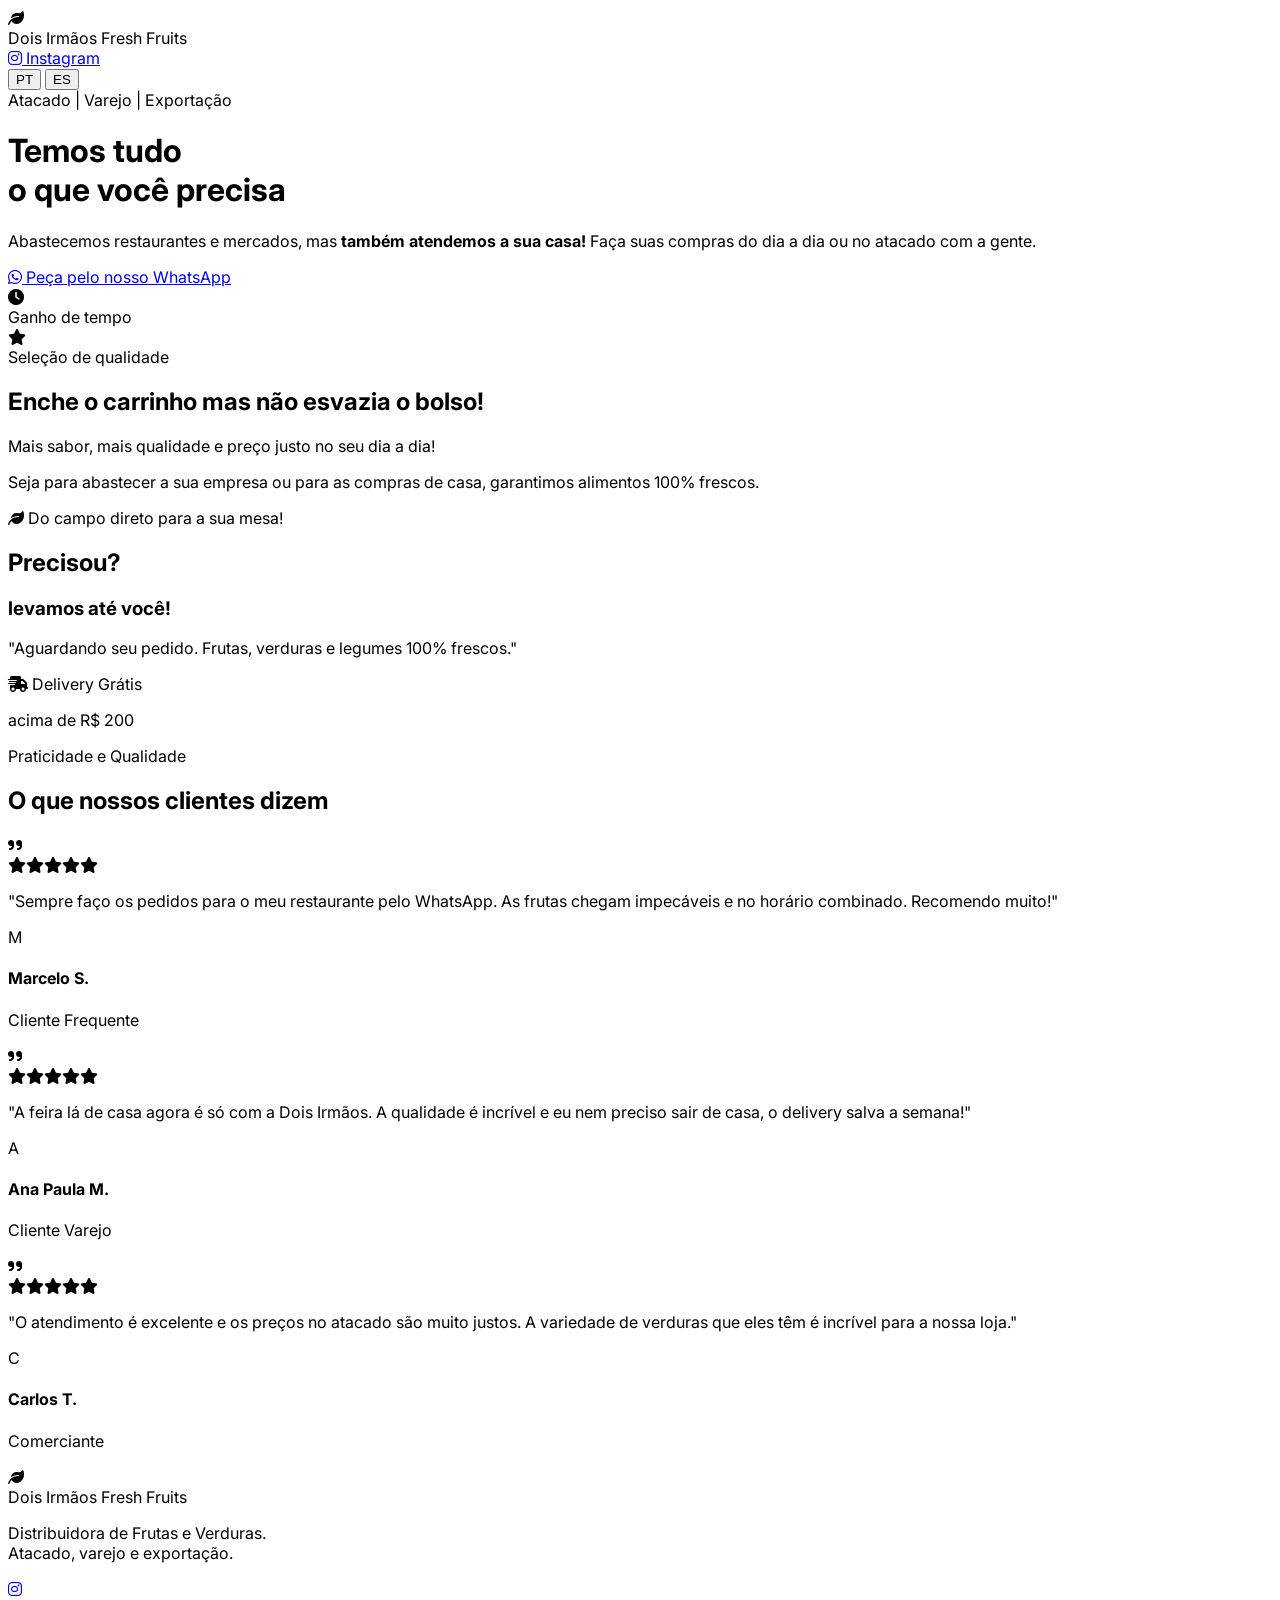
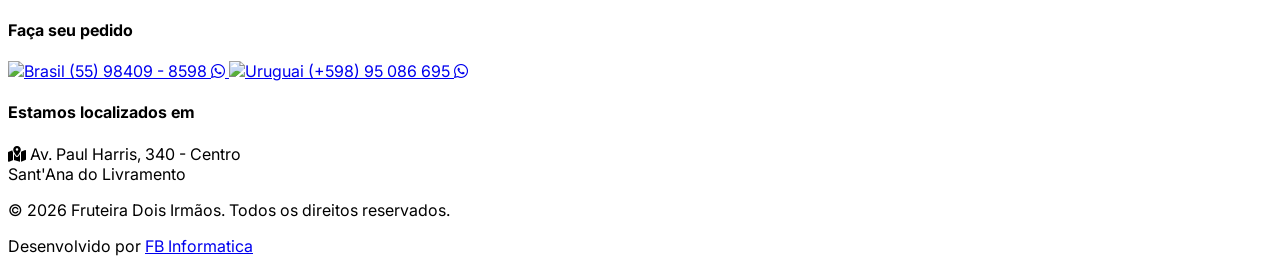
==== commit c7c5c6d4: "upd" ====
--- a/index.html
+++ b/index.html
@@ -11,7 +11,7 @@
     <meta name="author" content="FB Informatica">
     <meta name="robots" content="index, follow">
     <meta property="og:title" content="Fruteira Dois Irmãos | Fresh Fruits">
-    <meta property="og:description" content="Alimentos 100% frescos. Delivery em Sant'Ana do Livramento e Rivera.">
+    <meta property="og:description" content="Alimentos 100% frescos. Atacado e varejo. Delivery em Sant'Ana do Livramento e Rivera.">
     
     <!-- Schema Markup (SEO Local) -->
     <script type="application/ld+json">
@@ -103,7 +103,7 @@
                 </h1>
                 
                 <p class="text-lg md:text-xl lg:text-2xl mb-10 text-gray-100 font-medium max-w-2xl mx-auto lg:mx-0 drop-shadow-sm" data-i18n="hero_desc">
-                    Abastecemos restaurantes, mercados, escolas e empresas com frutas, legumes e verduras selecionados.
+                    Abastecemos restaurantes e mercados, mas <strong>também atendemos a sua casa!</strong> Faça suas compras do dia a dia ou no atacado com a gente.
                 </p>
                 
                 <div class="flex flex-col sm:flex-row items-center gap-4 justify-center lg:justify-start">
@@ -145,7 +145,7 @@
                     <div class="bg-brandOrange text-white p-6 rounded-2xl shadow-md mb-6 transform hover:-translate-y-1 transition-transform">
                         <p class="text-xl font-bold" data-i18n="about_highlight">Mais sabor, mais qualidade e preço justo no seu dia a dia!</p>
                     </div>
-                    <p class="text-gray-600 text-lg mb-4" data-i18n="about_desc1">A vida é feita de pequenas escolhas. Escolha cuidar mais da sua saúde com alimentos 100% frescos.</p>
+                    <p class="text-gray-600 text-lg mb-4" data-i18n="about_desc1">Seja para abastecer a sua empresa ou para as compras de casa, garantimos alimentos 100% frescos.</p>
                     <p class="text-gray-600 text-lg font-bold flex items-center gap-2" data-i18n="about_desc2">
                         <i class="fa-solid fa-leaf text-brandLightGreen"></i> Do campo direto para a sua mesa!
                     </p>
@@ -179,7 +179,7 @@
         </div>
     </section>
 
-    <!-- NUEVA SECCIÓN: Testimonios / Reviews -->
+    <!-- Testimonios / Reviews -->
     <section class="py-20 bg-white">
         <div class="max-w-7xl mx-auto px-4 sm:px-6 lg:px-8">
             <div class="text-center mb-16">
@@ -211,12 +211,12 @@
                     <div class="flex text-yellow-400 mb-4 text-sm">
                         <i class="fa-solid fa-star"></i><i class="fa-solid fa-star"></i><i class="fa-solid fa-star"></i><i class="fa-solid fa-star"></i><i class="fa-solid fa-star"></i>
                     </div>
-                    <p class="text-gray-600 mb-6 italic" data-i18n="review_2_text">"O atendimento é excelente e os preços no atacado são muito justos. A variedade de verduras que eles têm é incrível para a nossa loja."</p>
+                    <p class="text-gray-600 mb-6 italic" data-i18n="review_2_text">"A feira lá de casa agora é só com a Dois Irmãos. A qualidade é incrível e eu nem preciso sair de casa, o delivery salva a semana!"</p>
                     <div class="flex items-center gap-3">
-                        <div class="w-10 h-10 bg-brandOrange text-white rounded-full flex items-center justify-center font-bold">C</div>
+                        <div class="w-10 h-10 bg-brandOrange text-white rounded-full flex items-center justify-center font-bold">A</div>
                         <div>
-                            <h4 class="font-bold text-gray-800" data-i18n="review_2_name">Carla T.</h4>
-                            <p class="text-xs text-gray-500" data-i18n="review_2_role">Comerciante</p>
+                            <h4 class="font-bold text-gray-800" data-i18n="review_2_name">Ana Paula M.</h4>
+                            <p class="text-xs text-gray-500" data-i18n="review_2_role">Cliente Varejo</p>
                         </div>
                     </div>
                 </div>
@@ -227,12 +227,12 @@
                     <div class="flex text-yellow-400 mb-4 text-sm">
                         <i class="fa-solid fa-star"></i><i class="fa-solid fa-star"></i><i class="fa-solid fa-star"></i><i class="fa-solid fa-star"></i><i class="fa-solid fa-star"></i>
                     </div>
-                    <p class="text-gray-600 mb-6 italic" data-i18n="review_3_text">"Gosto muito do delivery. Facilita muito o dia a dia e os produtos chegam como se eu mesma tivesse escolhido na banca. 10/10."</p>
+                    <p class="text-gray-600 mb-6 italic" data-i18n="review_3_text">"O atendimento é excelente e os preços no atacado são muito justos. A variedade de verduras que eles têm é incrível para a nossa loja."</p>
                     <div class="flex items-center gap-3">
-                        <div class="w-10 h-10 bg-brandLightGreen text-white rounded-full flex items-center justify-center font-bold">L</div>
+                        <div class="w-10 h-10 bg-brandLightGreen text-white rounded-full flex items-center justify-center font-bold">C</div>
                         <div>
-                            <h4 class="font-bold text-gray-800" data-i18n="review_3_name">Luciana G.</h4>
-                            <p class="text-xs text-gray-500" data-i18n="review_3_role">Cliente Delivery</p>
+                            <h4 class="font-bold text-gray-800" data-i18n="review_3_name">Carlos T.</h4>
+                            <p class="text-xs text-gray-500" data-i18n="review_3_role">Comerciante</p>
                         </div>
                     </div>
                 </div>
@@ -302,13 +302,13 @@
             pt: {
                 badge_atacado: "Atacado | Varejo | Exportação",
                 hero_title: "Temos tudo <br><span class='text-brandOrange'>o que você precisa</span>",
-                hero_desc: "Abastecemos restaurantes, mercados, escolas e empresas com frutas, legumes e verduras selecionados.",
+                hero_desc: "Abastecemos restaurantes e mercados, mas <strong>também atendemos a sua casa!</strong> Faça suas compras do dia a dia ou no atacado com a gente.",
                 btn_pedir: "Peça pelo nosso WhatsApp",
                 badge_tempo: "Ganho de tempo",
                 badge_qualidade: "Seleção de qualidade",
                 about_title: "Enche o carrinho mas não esvazia o bolso!",
                 about_highlight: "Mais sabor, mais qualidade e preço justo no seu dia a dia!",
-                about_desc1: "A vida é feita de pequenas escolhas. Escolha cuidar mais da sua saúde com alimentos 100% frescos.",
+                about_desc1: "Seja para abastecer a sua empresa ou para as compras de casa, garantimos alimentos 100% frescos.",
                 about_desc2: "Do campo direto para a sua mesa!",
                 delivery_title: "Precisou?",
                 delivery_subtitle: "levamos até você!",
@@ -320,12 +320,12 @@
                 review_1_text: '"Sempre faço os pedidos para o meu restaurante pelo WhatsApp. As frutas chegam impecáveis e no horário combinado. Recomendo muito!"',
                 review_1_name: "Marcelo S.",
                 review_1_role: "Cliente Frequente",
-                review_2_text: '"O atendimento é excelente e os preços no atacado são muito justos. A variedade de verduras que eles têm é incrível para a nossa loja."',
-                review_2_name: "Carla T.",
-                review_2_role: "Comerciante",
-                review_3_text: '"Gosto muito do delivery. Facilita muito o dia a dia e os produtos chegam como se eu mesma tivesse escolhido na banca. 10/10."',
-                review_3_name: "Luciana G.",
-                review_3_role: "Cliente Delivery",
+                review_2_text: '"A feira lá de casa agora é só com a Dois Irmãos. A qualidade é incrível e eu nem preciso sair de casa, o delivery salva a semana!"',
+                review_2_name: "Ana Paula M.",
+                review_2_role: "Cliente Varejo",
+                review_3_text: '"O atendimento é excelente e os preços no atacado são muito justos. A variedade de verduras que eles têm é incrível para a nossa loja."',
+                review_3_name: "Carlos T.",
+                review_3_role: "Comerciante",
                 footer_desc: "Distribuidora de Frutas e Verduras.<br>Atacado, varejo e exportação.",
                 footer_contact_title: "Faça seu pedido",
                 footer_location_title: "Estamos localizados em",
@@ -335,13 +335,13 @@
             es: {
                 badge_atacado: "Mayorista | Minorista | Exportación",
                 hero_title: "Tenemos todo <br><span class='text-brandOrange'>lo que necesitas</span>",
-                hero_desc: "Abastecemos restaurantes, supermercados, escuelas y empresas con frutas, legumbres y verduras seleccionadas.",
+                hero_desc: "Abastecemos restaurantes y mercados, ¡pero <strong>también atendemos tu hogar!</strong> Haz tus compras del día a día o al por mayor con nosotros.",
                 btn_pedir: "Pide por nuestro WhatsApp",
                 badge_tempo: "Ahorro de tiempo",
                 badge_qualidade: "Selección de calidad",
                 about_title: "¡Llena el carrito sin vaciar tu bolsillo!",
                 about_highlight: "¡Más sabor, más calidad y precio justo en tu día a día!",
-                about_desc1: "La vida está hecha de pequeñas elecciones. Elige cuidar más tu salud con alimentos 100% frescos.",
+                about_desc1: "Ya sea para abastecer tu empresa o para las compras de tu casa, garantizamos alimentos 100% frescos.",
                 about_desc2: "¡Del campo directo a tu mesa!",
                 delivery_title: "¿Lo precisas?",
                 delivery_subtitle: "¡te lo llevamos!",
@@ -353,12 +353,12 @@
                 review_1_text: '"Siempre hago los pedidos para mi restaurante por WhatsApp. Las frutas llegan impecables y en el horario acordado. ¡Muy recomendado!"',
                 review_1_name: "Marcelo S.",
                 review_1_role: "Cliente Frecuente",
-                review_2_text: '"La atención es excelente y los precios al por mayor son muy justos. La variedad de verduras que tienen es increíble para nuestro local."',
-                review_2_name: "Carla T.",
-                review_2_role: "Comerciante",
-                review_3_text: '"Me gusta mucho el delivery. Facilita el día a día y los productos llegan como si los hubiera elegido yo misma en el puesto. 10/10."',
-                review_3_name: "Luciana G.",
-                review_3_role: "Cliente Delivery",
+                review_2_text: '"Las compras para mi casa ahora son solo con Dois Irmãos. La calidad es increíble y ni tengo que salir, ¡el delivery me salva la semana!"',
+                review_2_name: "Ana Paula M.",
+                review_2_role: "Cliente Minorista",
+                review_3_text: '"La atención es excelente y los precios al por mayor son muy justos. La variedad de verduras que tienen es increíble para nuestro local."',
+                review_3_name: "Carlos T.",
+                review_3_role: "Comerciante",
                 footer_desc: "Distribuidora de Frutas y Verduras.<br>Mayorista, minorista y exportación.",
                 footer_contact_title: "Haz tu pedido",
                 footer_location_title: "Estamos ubicados en",
@@ -417,7 +417,7 @@
                 
                 document.getElementById(`about-slide-${currentAboutSlide}`).classList.remove('opacity-0');
                 document.getElementById(`about-slide-${currentAboutSlide}`).classList.add('opacity-100');
-            }, 3500); // Rota un poco más rápido (cada 3.5s) para darle dinamismo
+            }, 3500);
         });
     </script>
 </body>
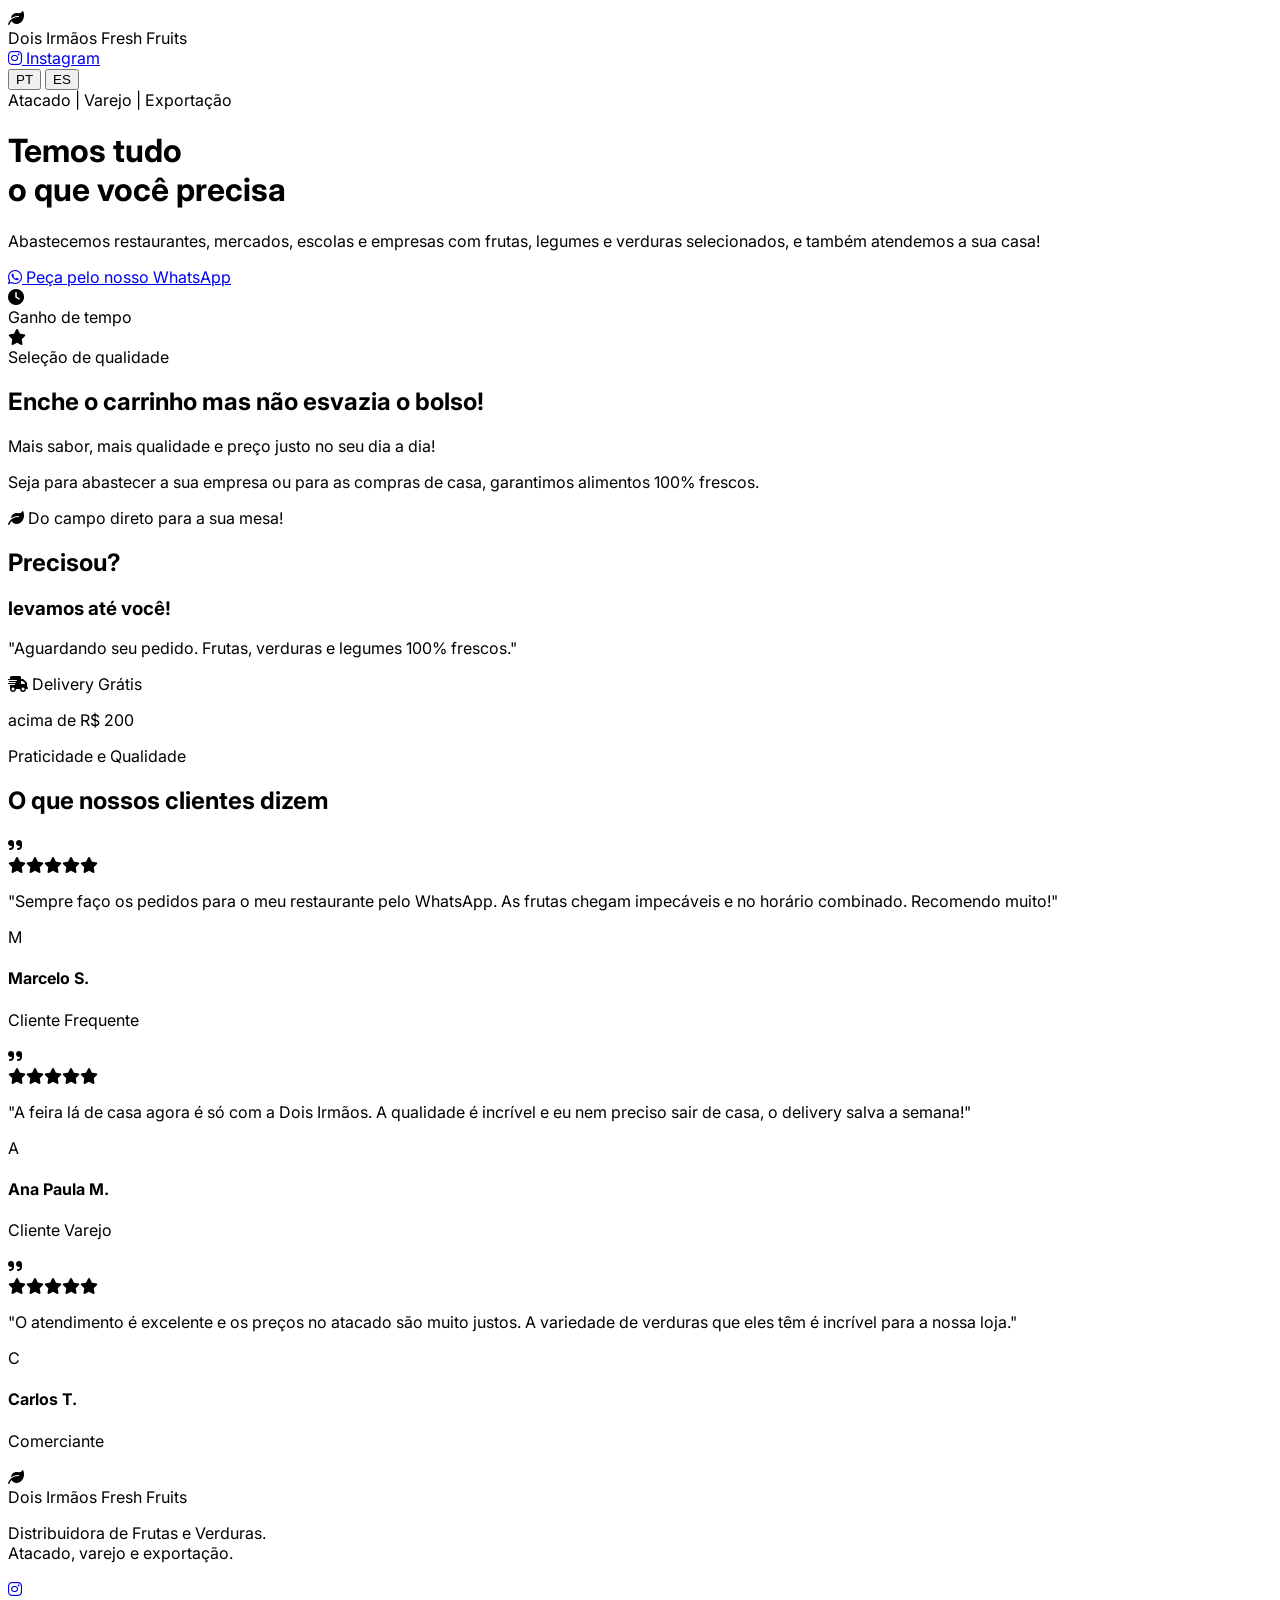
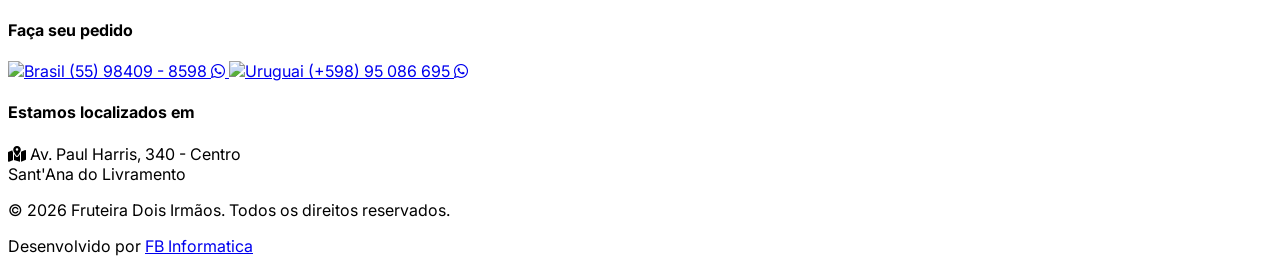
==== commit fa1dac9e: "listo" ====
--- a/index.html
+++ b/index.html
@@ -103,7 +103,7 @@
                 </h1>
                 
                 <p class="text-lg md:text-xl lg:text-2xl mb-10 text-gray-100 font-medium max-w-2xl mx-auto lg:mx-0 drop-shadow-sm" data-i18n="hero_desc">
-                    Abastecemos restaurantes e mercados, mas <strong>também atendemos a sua casa!</strong> Faça suas compras do dia a dia ou no atacado com a gente.
+                    Abastecemos restaurantes, mercados, escolas e empresas com frutas, legumes e verduras selecionados, e também atendemos a sua casa!
                 </p>
                 
                 <div class="flex flex-col sm:flex-row items-center gap-4 justify-center lg:justify-start">
@@ -302,7 +302,7 @@
             pt: {
                 badge_atacado: "Atacado | Varejo | Exportação",
                 hero_title: "Temos tudo <br><span class='text-brandOrange'>o que você precisa</span>",
-                hero_desc: "Abastecemos restaurantes e mercados, mas <strong>também atendemos a sua casa!</strong> Faça suas compras do dia a dia ou no atacado com a gente.",
+                hero_desc: "Abastecemos restaurantes, mercados, escolas e empresas com frutas, legumes e verduras selecionados, e também atendemos a sua casa!",
                 btn_pedir: "Peça pelo nosso WhatsApp",
                 badge_tempo: "Ganho de tempo",
                 badge_qualidade: "Seleção de qualidade",
@@ -335,7 +335,7 @@
             es: {
                 badge_atacado: "Mayorista | Minorista | Exportación",
                 hero_title: "Tenemos todo <br><span class='text-brandOrange'>lo que necesitas</span>",
-                hero_desc: "Abastecemos restaurantes y mercados, ¡pero <strong>también atendemos tu hogar!</strong> Haz tus compras del día a día o al por mayor con nosotros.",
+                hero_desc: "Abastecemos restaurantes, supermercados, escuelas y empresas con frutas, legumbres y verduras seleccionadas, ¡y también atendemos tu hogar!",
                 btn_pedir: "Pide por nuestro WhatsApp",
                 badge_tempo: "Ahorro de tiempo",
                 badge_qualidade: "Selección de calidad",
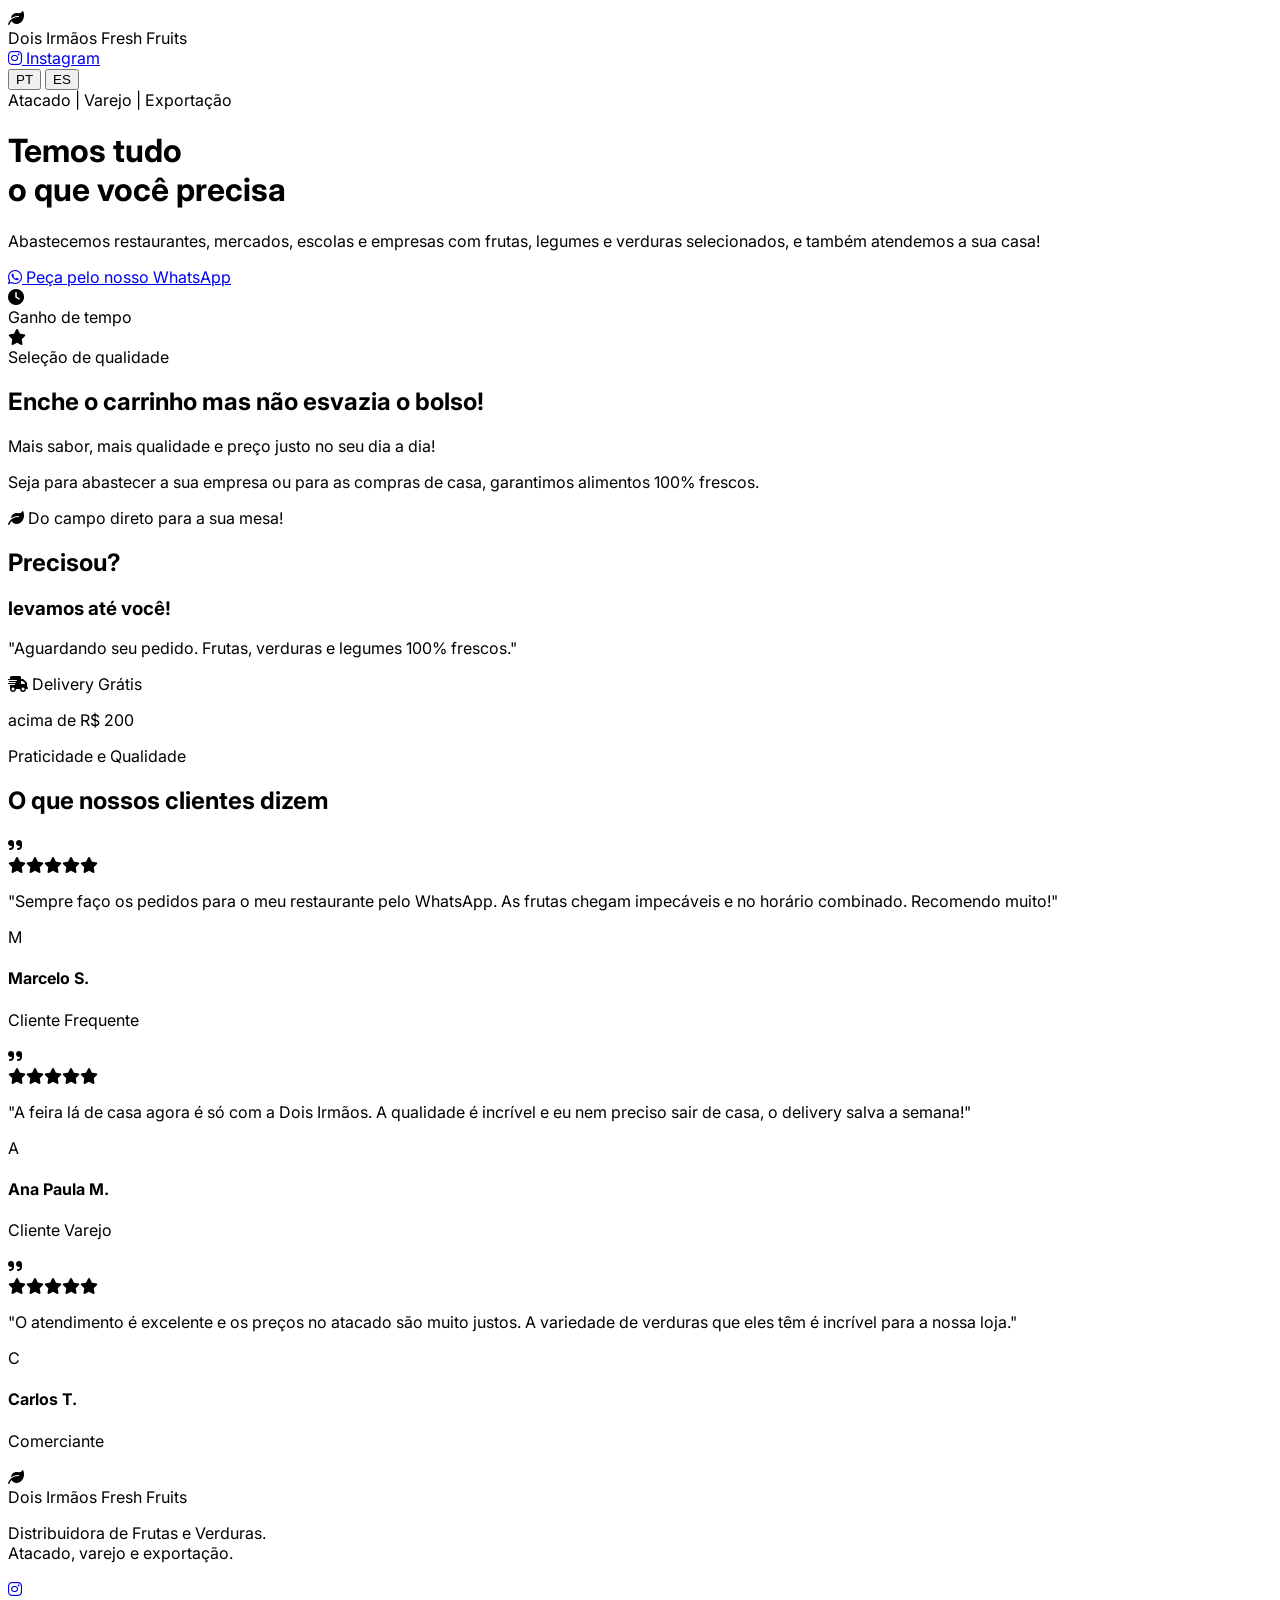
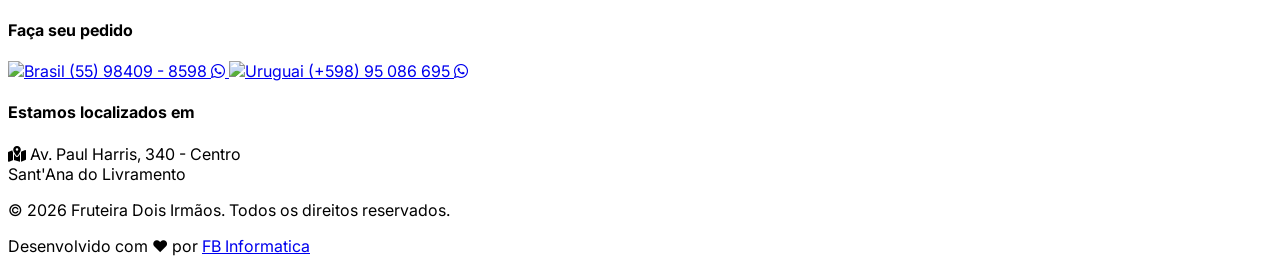
==== commit ac484d94: "updt4" ====
--- a/index.html
+++ b/index.html
@@ -5,13 +5,24 @@
     <meta name="viewport" content="width=device-width, initial-scale=1.0">
     <title>Fruteira Dois Irmãos | Atacado e Varejo de Frutas e Verduras</title>
     
-    <!-- SEO & META TAGS -->
-    <meta name="description" content="Fruteira Dois Irmãos - Distribuidora de Frutas, Legumes e Verduras. Atacado, varejo e exportação. Do campo direto para a sua mesa em Sant'Ana do Livramento.">
-    <meta name="keywords" content="fruteira, frutas, verduras, legumes, atacado, varejo, exportação, Sant'Ana do Livramento, Rivera, alimentos frescos">
+    <!-- SEO & META TAGS AVANZADOS (Google & Bing Friendly) -->
+    <meta name="description" content="Fruteira Dois Irmãos - Distribuidora de Frutas, Legumes e Verduras. Atacado, varejo e exportação. Do campo direto para a sua mesa em Sant'Ana do Livramento e Rivera.">
+    <meta name="keywords" content="fruteira, frutas, verduras, legumes, atacado, varejo, exportação, Sant'Ana do Livramento, Rivera, alimentos frescos, delivery">
     <meta name="author" content="FB Informatica">
-    <meta name="robots" content="index, follow">
+    <meta name="robots" content="index, follow, max-image-preview:large, max-snippet:-1, max-video-preview:-1">
+    <meta name="language" content="Portuguese">
+    <meta name="geo.region" content="BR-RS">
+    <meta name="geo.placename" content="Sant'Ana do Livramento">
+    
+    <!-- Open Graph (Facebook/WhatsApp) -->
     <meta property="og:title" content="Fruteira Dois Irmãos | Fresh Fruits">
     <meta property="og:description" content="Alimentos 100% frescos. Atacado e varejo. Delivery em Sant'Ana do Livramento e Rivera.">
+    <meta property="og:type" content="website">
+    <meta property="og:locale" content="pt_BR">
+    <meta property="og:locale:alternate" content="es_UY">
+    
+    <!-- Canonical URL (Fundamental para SEO) -->
+    <link rel="canonical" href="https://www.fruteiradoisirmaos.com">
     
     <!-- Schema Markup (SEO Local) -->
     <script type="application/ld+json">
@@ -20,13 +31,16 @@
       "@type": "GroceryStore",
       "name": "Fruteira Dois Irmãos",
       "description": "Distribuidora de Frutas e Verduras. Atacado, varejo e exportação.",
+      "url": "https://www.fruteiradoisirmaos.com",
       "address": {
         "@type": "PostalAddress",
         "streetAddress": "Av. Paul Harris, 340 - Centro",
         "addressLocality": "Sant'Ana do Livramento",
+        "addressRegion": "RS",
         "addressCountry": "BR"
       },
-      "telephone": "+5555984098598"
+      "telephone": "+5555984098598",
+      "priceRange": "$$"
     }
     </script>
 
@@ -288,7 +302,7 @@
             <p class="text-gray-500">&copy; 2026 Fruteira Dois Irmãos. <span data-i18n="footer_rights">Todos os direitos reservados.</span></p>
             <!-- Firma FB Informatica -->
             <p class="mt-4 md:mt-0 text-gray-400">
-                <span data-i18n="footer_developed">Desenvolvido por</span> 
+                <span data-i18n="footer_developed">Desenvolvido com ❤️ por</span> 
                 <a href="https://www.fbinformaticauy.com" target="_blank" class="text-brandOrange hover:text-white font-bold transition-colors ml-1 uppercase tracking-wide">
                     FB Informatica
                 </a>
@@ -330,7 +344,7 @@
                 footer_contact_title: "Faça seu pedido",
                 footer_location_title: "Estamos localizados em",
                 footer_rights: "Todos os direitos reservados.",
-                footer_developed: "Desenvolvido por"
+                footer_developed: "Desenvolvido com ❤️ por"
             },
             es: {
                 badge_atacado: "Mayorista | Minorista | Exportación",
@@ -363,7 +377,7 @@
                 footer_contact_title: "Haz tu pedido",
                 footer_location_title: "Estamos ubicados en",
                 footer_rights: "Todos los derechos reservados.",
-                footer_developed: "Desarrollado por"
+                footer_developed: "Desarrollado con ❤️ por"
             }
         };
 
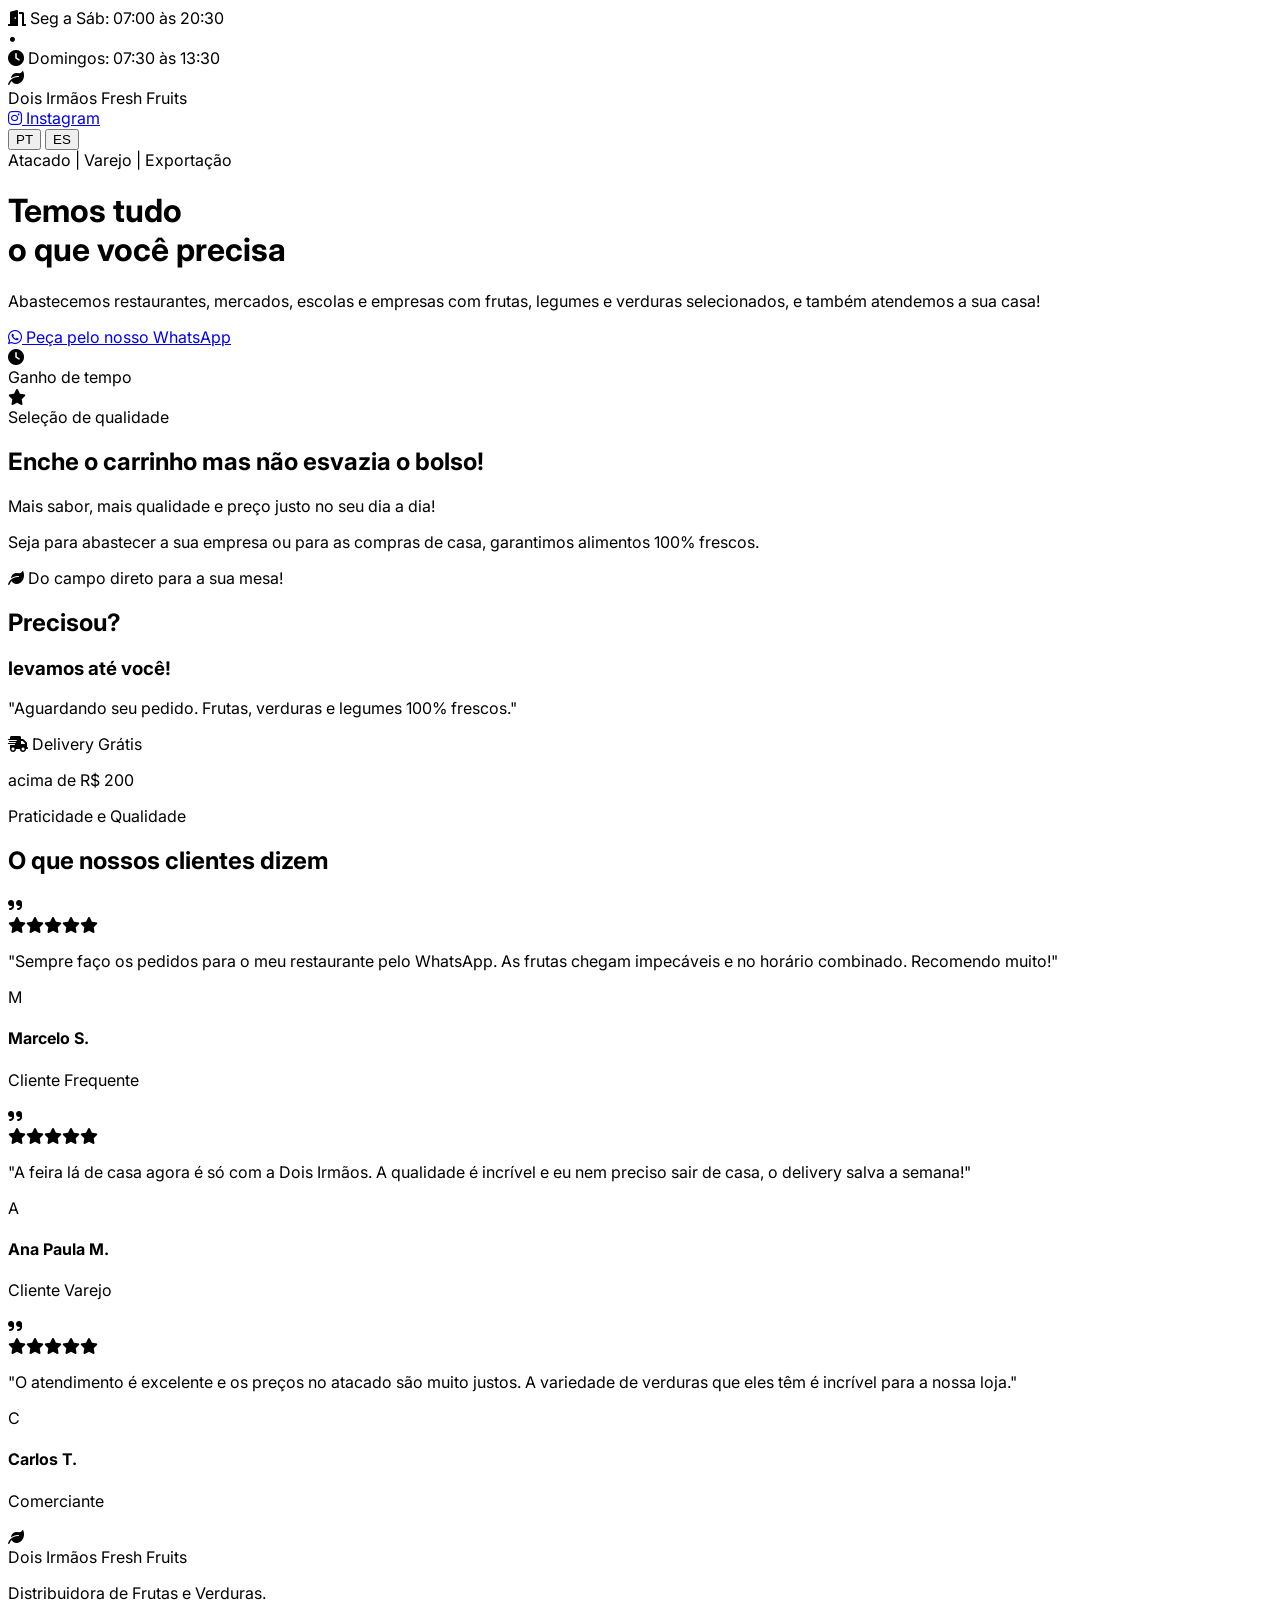
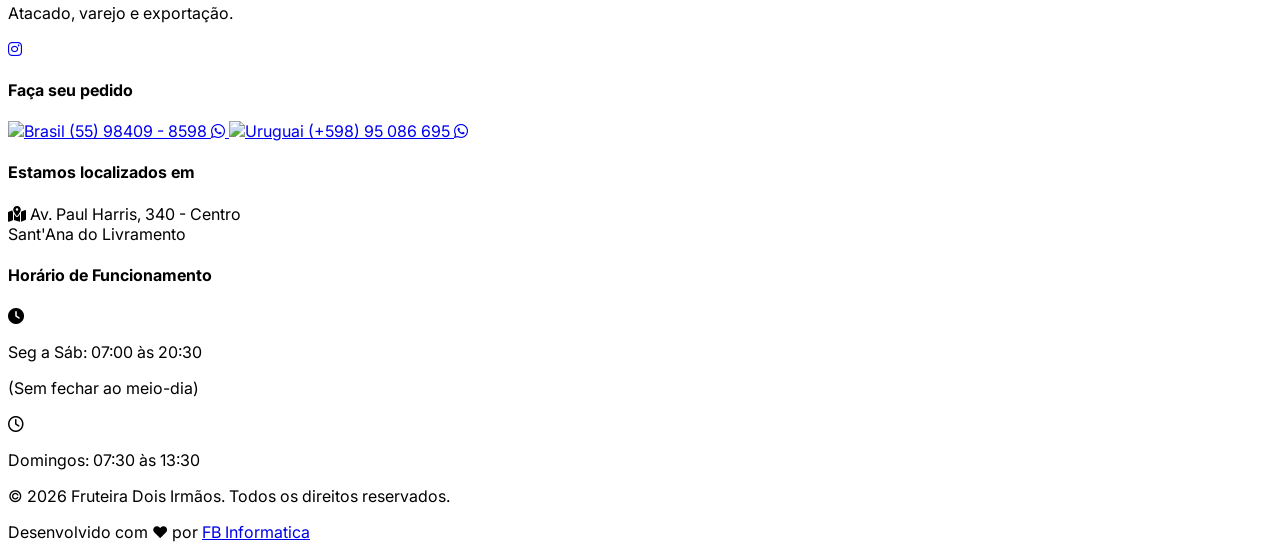
==== commit 5ccd790e: "se agrega top bar con horarios" ====
--- a/index.html
+++ b/index.html
@@ -40,7 +40,21 @@
         "addressCountry": "BR"
       },
       "telephone": "+5555984098598",
-      "priceRange": "$$"
+      "priceRange": "$$",
+      "openingHoursSpecification": [
+        {
+          "@type": "OpeningHoursSpecification",
+          "dayOfWeek": ["Monday", "Tuesday", "Wednesday", "Thursday", "Friday", "Saturday"],
+          "opens": "07:00",
+          "closes": "20:30"
+        },
+        {
+          "@type": "OpeningHoursSpecification",
+          "dayOfWeek": "Sunday",
+          "opens": "07:30",
+          "closes": "13:30"
+        }
+      ]
     }
     </script>
 
@@ -70,8 +84,23 @@
 </head>
 <body class="bg-gray-50 text-gray-800 antialiased overflow-x-hidden">
 
+    <!-- TOP BAR DE HORARIOS -->
+    <div class="bg-brandOrange text-white py-2 px-4 relative z-50">
+        <div class="max-w-7xl mx-auto flex flex-col sm:flex-row justify-center items-center gap-1 sm:gap-6 text-xs sm:text-sm font-semibold tracking-wide">
+            <div class="flex items-center gap-2">
+                <i class="fa-solid fa-door-open"></i>
+                <span data-i18n="topbar_week">Seg a Sáb: 07:00 às 20:30</span>
+            </div>
+            <div class="hidden sm:block opacity-60">•</div>
+            <div class="flex items-center gap-2">
+                <i class="fa-solid fa-clock"></i>
+                <span data-i18n="topbar_sun">Domingos: 07:30 às 13:30</span>
+            </div>
+        </div>
+    </div>
+
     <!-- Navbar -->
-    <nav class="bg-brandGreen text-white shadow-lg sticky top-0 z-50">
+    <nav class="bg-brandGreen text-white shadow-lg sticky top-0 z-40">
         <div class="max-w-7xl mx-auto px-4 sm:px-6 lg:px-8">
             <div class="flex justify-between h-20 items-center">
                 <div class="flex items-center gap-3">
@@ -256,7 +285,9 @@
 
     <!-- Contact & Footer -->
     <footer id="contato" class="bg-gray-900 text-gray-300 py-16">
-        <div class="max-w-7xl mx-auto px-4 sm:px-6 lg:px-8 grid grid-cols-1 md:grid-cols-3 gap-12">
+        <div class="max-w-7xl mx-auto px-4 sm:px-6 lg:px-8 grid grid-cols-1 md:grid-cols-2 lg:grid-cols-4 gap-12">
+            
+            <!-- Columna 1 -->
             <div>
                 <div class="flex items-center gap-3 mb-6">
                     <i class="fa-solid fa-leaf text-2xl text-brandLightGreen"></i>
@@ -273,6 +304,7 @@
                 </div>
             </div>
 
+            <!-- Columna 2 -->
             <div>
                 <h4 class="text-white text-lg font-bold mb-6 uppercase tracking-wider" data-i18n="footer_contact_title">Faça seu pedido</h4>
                 <div class="space-y-4">
@@ -289,6 +321,7 @@
                 </div>
             </div>
 
+            <!-- Columna 3 -->
             <div>
                 <h4 class="text-white text-lg font-bold mb-6 uppercase tracking-wider" data-i18n="footer_location_title">Estamos localizados em</h4>
                 <p class="flex items-start gap-3 mb-6">
@@ -296,11 +329,31 @@
                     <span>Av. Paul Harris, 340 - Centro<br>Sant'Ana do Livramento</span>
                 </p>
             </div>
+            
+            <!-- Columna 4: HORARIOS -->
+            <div>
+                <h4 class="text-white text-lg font-bold mb-6 uppercase tracking-wider" data-i18n="footer_hours_title">Horário de Funcionamento</h4>
+                <div class="space-y-4 text-gray-300">
+                    <div class="flex items-start gap-3">
+                        <i class="fa-solid fa-clock text-brandOrange mt-1"></i>
+                        <div>
+                            <p class="font-bold text-white" data-i18n="footer_hours_week">Seg a Sáb: 07:00 às 20:30</p>
+                            <p class="text-sm text-brandLightGreen font-medium mt-1" data-i18n="footer_hours_week_note">(Sem fechar ao meio-dia)</p>
+                        </div>
+                    </div>
+                    <div class="flex items-start gap-3">
+                        <i class="fa-regular fa-clock text-brandOrange mt-1"></i>
+                        <div>
+                            <p class="font-bold text-white" data-i18n="footer_hours_sun">Domingos: 07:30 às 13:30</p>
+                        </div>
+                    </div>
+                </div>
+            </div>
+            
         </div>
         
         <div class="max-w-7xl mx-auto px-4 sm:px-6 lg:px-8 mt-12 pt-8 border-t border-gray-800 flex flex-col md:flex-row justify-between items-center text-sm">
             <p class="text-gray-500">&copy; 2026 Fruteira Dois Irmãos. <span data-i18n="footer_rights">Todos os direitos reservados.</span></p>
-            <!-- Firma FB Informatica -->
             <p class="mt-4 md:mt-0 text-gray-400">
                 <span data-i18n="footer_developed">Desenvolvido com ❤️ por</span> 
                 <a href="https://www.fbinformaticauy.com" target="_blank" class="text-brandOrange hover:text-white font-bold transition-colors ml-1 uppercase tracking-wide">
@@ -314,6 +367,10 @@
     <script>
         const translations = {
             pt: {
+                // Top Bar
+                topbar_week: "Seg a Sáb: 07:00 às 20:30",
+                topbar_sun: "Domingos: 07:30 às 13:30",
+                
                 badge_atacado: "Atacado | Varejo | Exportação",
                 hero_title: "Temos tudo <br><span class='text-brandOrange'>o que você precisa</span>",
                 hero_desc: "Abastecemos restaurantes, mercados, escolas e empresas com frutas, legumes e verduras selecionados, e também atendemos a sua casa!",
@@ -344,9 +401,17 @@
                 footer_contact_title: "Faça seu pedido",
                 footer_location_title: "Estamos localizados em",
                 footer_rights: "Todos os direitos reservados.",
-                footer_developed: "Desenvolvido com ❤️ por"
+                footer_developed: "Desenvolvido com ❤️ por",
+                footer_hours_title: "Horário de Funcionamento",
+                footer_hours_week: "Seg a Sáb: 07:00 às 20:30",
+                footer_hours_week_note: "(Sem fechar ao meio-dia)",
+                footer_hours_sun: "Domingos: 07:30 às 13:30"
             },
             es: {
+                // Top Bar
+                topbar_week: "Lun a Sáb: 07:00 a 20:30",
+                topbar_sun: "Domingos: 07:30 a 13:30",
+                
                 badge_atacado: "Mayorista | Minorista | Exportación",
                 hero_title: "Tenemos todo <br><span class='text-brandOrange'>lo que necesitas</span>",
                 hero_desc: "Abastecemos restaurantes, supermercados, escuelas y empresas con frutas, legumbres y verduras seleccionadas, ¡y también atendemos tu hogar!",
@@ -377,7 +442,11 @@
                 footer_contact_title: "Haz tu pedido",
                 footer_location_title: "Estamos ubicados en",
                 footer_rights: "Todos los derechos reservados.",
-                footer_developed: "Desarrollado con ❤️ por"
+                footer_developed: "Desarrollado con ❤️ por",
+                footer_hours_title: "Horario de Atención",
+                footer_hours_week: "Lun a Sáb: 07:00 a 20:30",
+                footer_hours_week_note: "(Sin cerrar al mediodía)",
+                footer_hours_sun: "Domingos: 07:30 a 13:30"
             }
         };
 
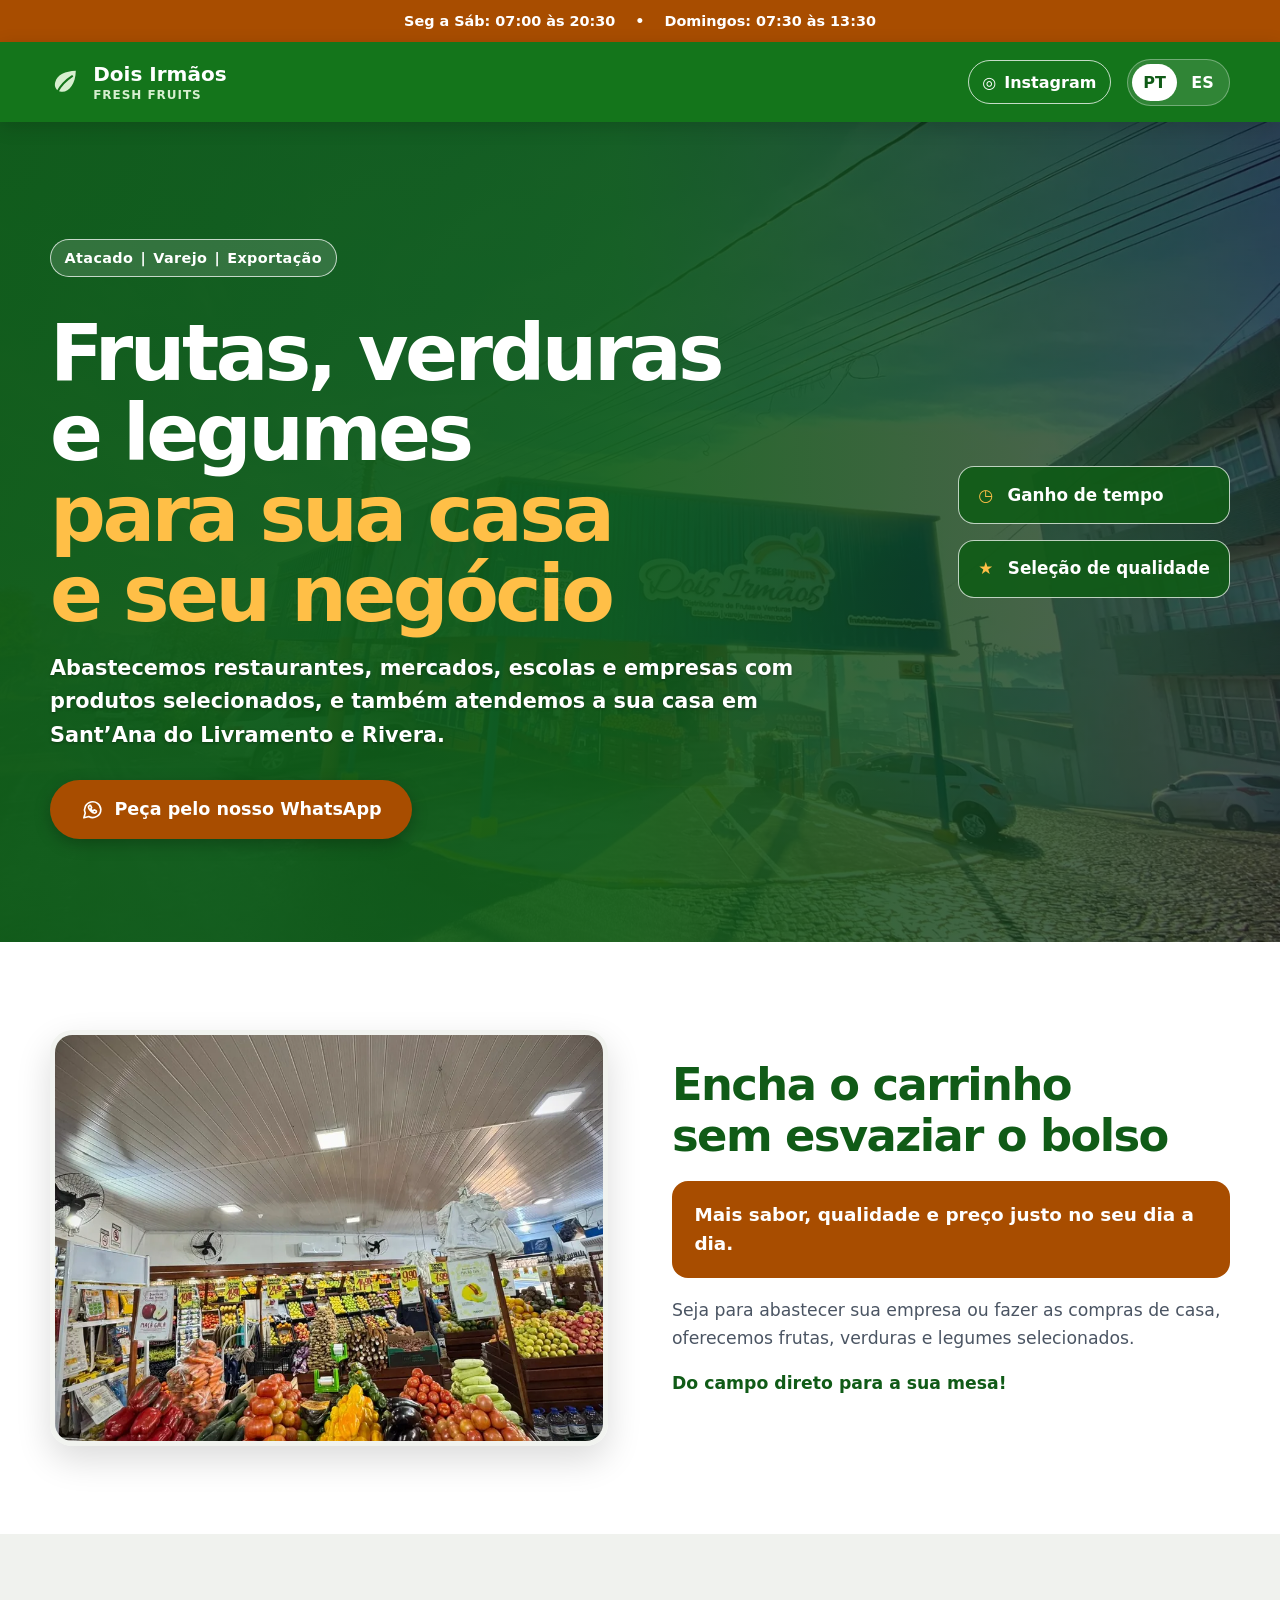
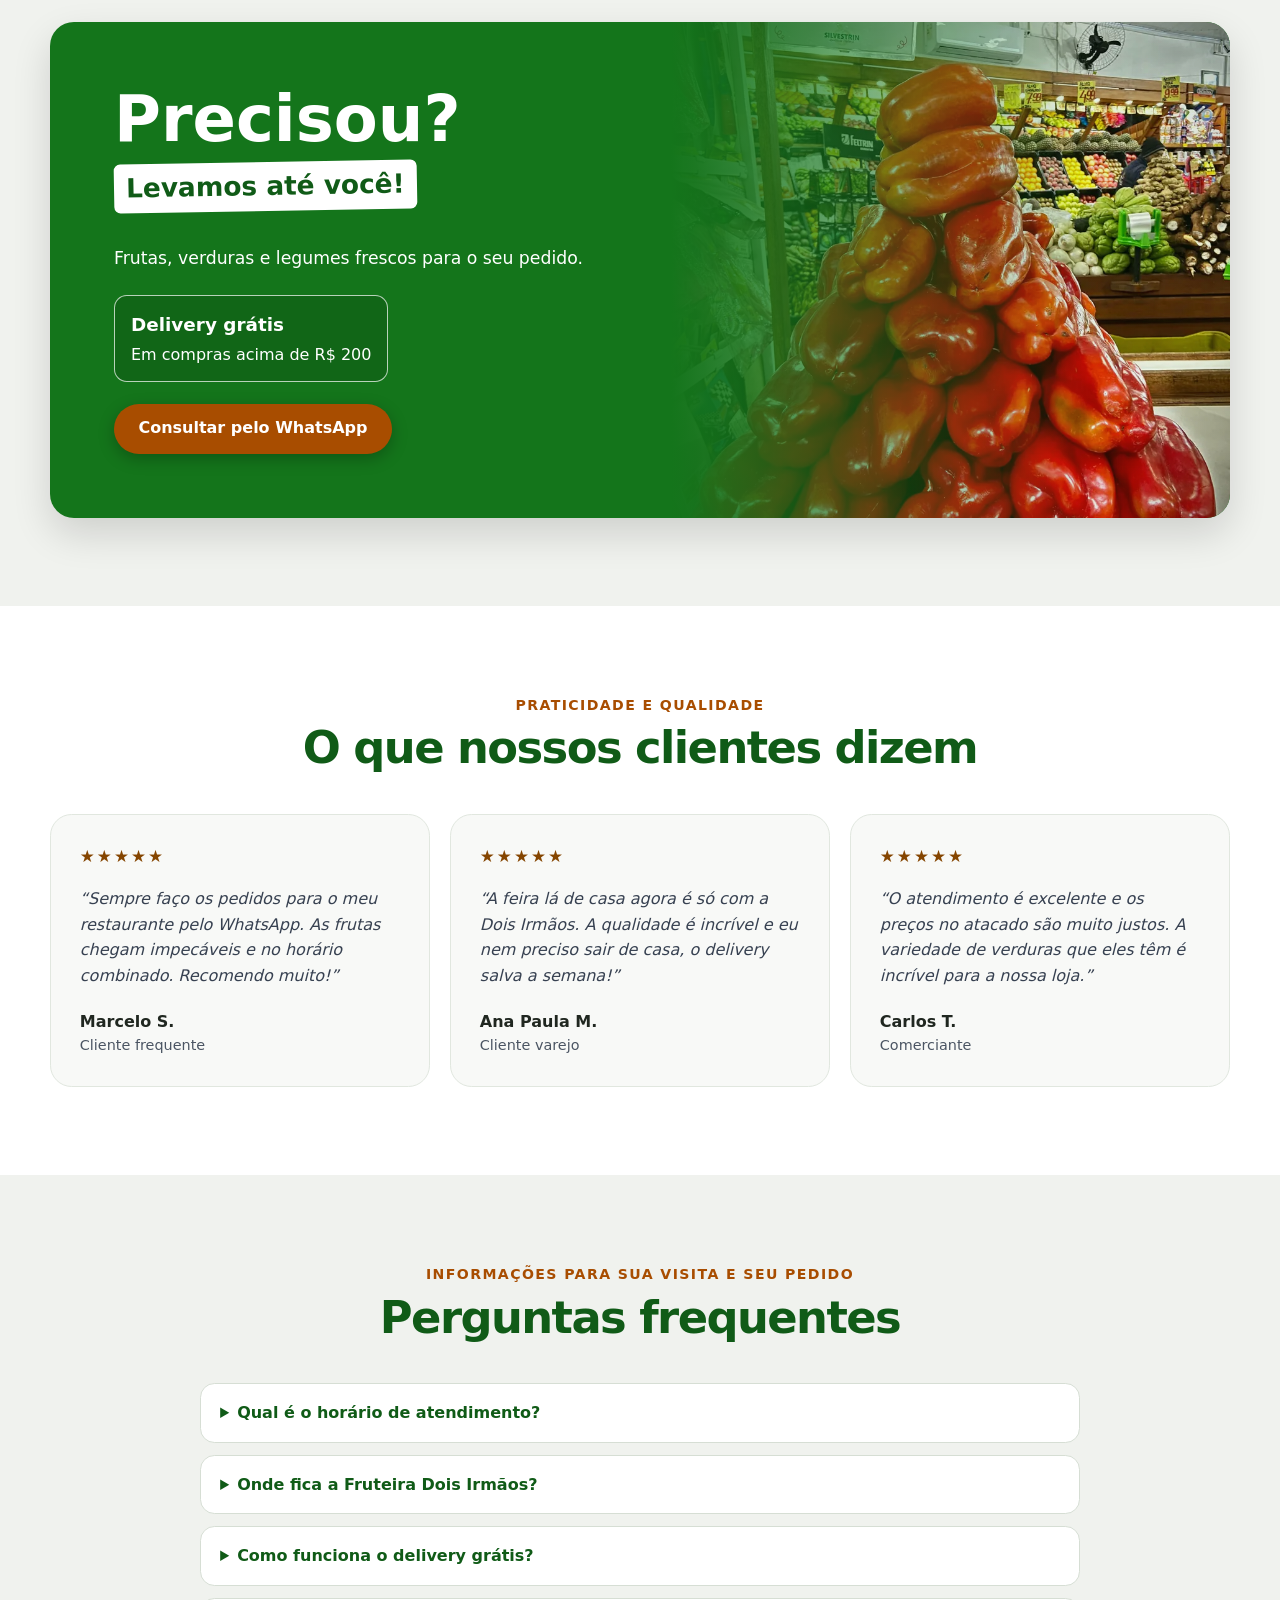
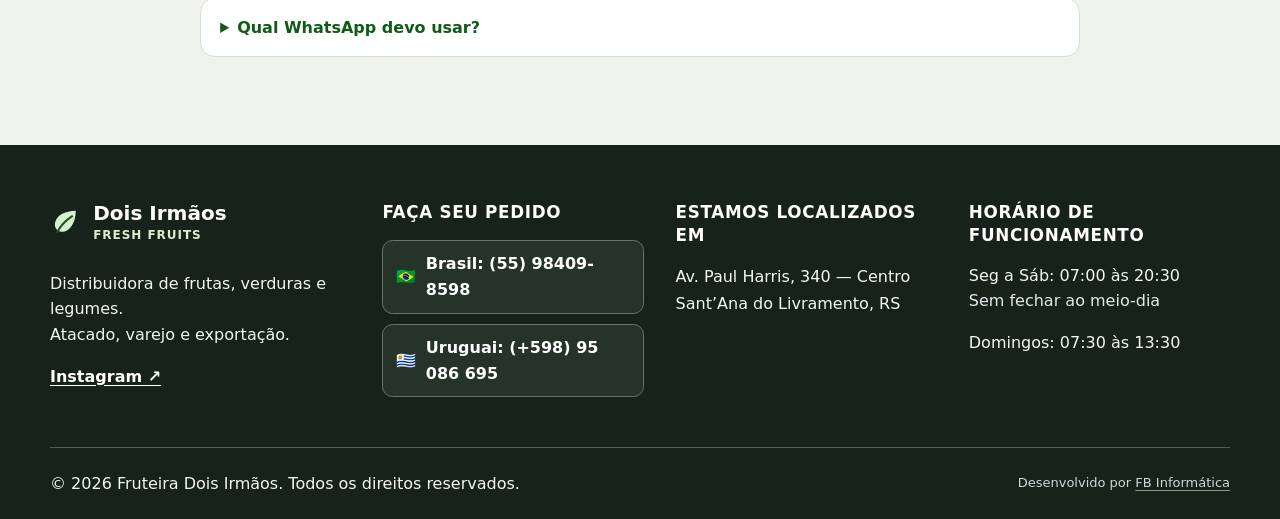
==== commit 7fcd8d80: "feat: mejora sitio bilingue, accesibilidad y SEO" ====
--- a/index.html
+++ b/index.html
@@ -1,37 +1,47 @@
-<!DOCTYPE html>
-<html lang="pt">
+<!doctype html>
+<html lang="pt-BR">
 <head>
-    <meta charset="UTF-8">
-    <meta name="viewport" content="width=device-width, initial-scale=1.0">
-    <title>Fruteira Dois Irmãos | Atacado e Varejo de Frutas e Verduras</title>
-    
-    <!-- SEO & META TAGS AVANZADOS (Google & Bing Friendly) -->
-    <meta name="description" content="Fruteira Dois Irmãos - Distribuidora de Frutas, Legumes e Verduras. Atacado, varejo e exportação. Do campo direto para a sua mesa em Sant'Ana do Livramento e Rivera.">
-    <meta name="keywords" content="fruteira, frutas, verduras, legumes, atacado, varejo, exportação, Sant'Ana do Livramento, Rivera, alimentos frescos, delivery">
-    <meta name="author" content="FB Informatica">
-    <meta name="robots" content="index, follow, max-image-preview:large, max-snippet:-1, max-video-preview:-1">
-    <meta name="language" content="Portuguese">
+    <meta charset="utf-8">
+    <meta name="viewport" content="width=device-width, initial-scale=1">
+    <meta name="description" content="Frutas, verduras e legumes no atacado e varejo em Sant’Ana do Livramento. Atendimento para sua casa e negócio, com delivery em Livramento e Rivera.">
+    <meta name="author" content="Fruteira Dois Irmãos">
+    <meta name="robots" content="index,follow,max-image-preview:large">
     <meta name="geo.region" content="BR-RS">
-    <meta name="geo.placename" content="Sant'Ana do Livramento">
-    
-    <!-- Open Graph (Facebook/WhatsApp) -->
-    <meta property="og:title" content="Fruteira Dois Irmãos | Fresh Fruits">
-    <meta property="og:description" content="Alimentos 100% frescos. Atacado e varejo. Delivery em Sant'Ana do Livramento e Rivera.">
+    <meta name="geo.placename" content="Sant’Ana do Livramento">
+    <title>Fruteira Dois Irmãos | Frutas, Verduras e Legumes</title>
+
+    <link rel="canonical" href="https://fruteiradoisirmaos.com/">
+    <link rel="alternate" hreflang="pt-BR" href="https://fruteiradoisirmaos.com/">
+    <link rel="alternate" hreflang="es-UY" href="https://fruteiradoisirmaos.com/es/">
+    <link rel="alternate" hreflang="x-default" href="https://fruteiradoisirmaos.com/">
+    <link rel="stylesheet" href="/assets/css/site.css">
+
     <meta property="og:type" content="website">
+    <meta property="og:site_name" content="Fruteira Dois Irmãos">
+    <meta property="og:title" content="Fruteira Dois Irmãos | Frutas, Verduras e Legumes">
+    <meta property="og:description" content="Atacado e varejo de frutas, verduras e legumes em Sant’Ana do Livramento. Delivery em Livramento e Rivera.">
+    <meta property="og:url" content="https://fruteiradoisirmaos.com/">
     <meta property="og:locale" content="pt_BR">
     <meta property="og:locale:alternate" content="es_UY">
-    
-    <!-- Canonical URL (Fundamental para SEO) -->
-    <link rel="canonical" href="https://www.fruteiradoisirmaos.com">
-    
-    <!-- Schema Markup (SEO Local) -->
+    <meta property="og:image" content="https://fruteiradoisirmaos.com/assets/images/compartir-fruteira-dois-irmaos.webp">
+    <meta property="og:image:width" content="1200">
+    <meta property="og:image:height" content="630">
+    <meta property="og:image:alt" content="Fachada da Fruteira Dois Irmãos em Sant’Ana do Livramento">
+    <meta name="twitter:card" content="summary_large_image">
+    <meta name="twitter:title" content="Fruteira Dois Irmãos | Frutas, Verduras e Legumes">
+    <meta name="twitter:description" content="Atacado e varejo em Sant’Ana do Livramento, com delivery em Livramento e Rivera.">
+    <meta name="twitter:image" content="https://fruteiradoisirmaos.com/assets/images/compartir-fruteira-dois-irmaos.webp">
+
     <script type="application/ld+json">
     {
       "@context": "https://schema.org",
       "@type": "GroceryStore",
+      "@id": "https://fruteiradoisirmaos.com/#grocery-store",
       "name": "Fruteira Dois Irmãos",
-      "description": "Distribuidora de Frutas e Verduras. Atacado, varejo e exportação.",
-      "url": "https://www.fruteiradoisirmaos.com",
+      "url": "https://fruteiradoisirmaos.com/",
+      "image": "https://fruteiradoisirmaos.com/assets/images/compartir-fruteira-dois-irmaos.webp",
+      "description": "Frutas, verduras e legumes no atacado e varejo em Sant’Ana do Livramento. Atendimento para residências, restaurantes, mercados, escolas e empresas, com delivery em Livramento e Rivera e exportação.",
+      "telephone": "+5555984098598",
       "address": {
         "@type": "PostalAddress",
         "streetAddress": "Av. Paul Harris, 340 - Centro",
@@ -39,8 +49,25 @@
         "addressRegion": "RS",
         "addressCountry": "BR"
       },
-      "telephone": "+5555984098598",
-      "priceRange": "$$",
+      "areaServed": [
+        { "@type": "City", "name": "Sant'Ana do Livramento" },
+        { "@type": "City", "name": "Rivera" }
+      ],
+      "contactPoint": [
+        {
+          "@type": "ContactPoint",
+          "telephone": "+5555984098598",
+          "contactType": "customer service",
+          "availableLanguage": ["Portuguese", "pt-BR"]
+        },
+        {
+          "@type": "ContactPoint",
+          "telephone": "+59895086695",
+          "contactType": "customer service",
+          "availableLanguage": ["Spanish", "es-UY"]
+        }
+      ],
+      "sameAs": ["https://instagram.com/fruteira_dois_irmaos"],
       "openingHoursSpecification": [
         {
           "@type": "OpeningHoursSpecification",
@@ -57,451 +84,177 @@
       ]
     }
     </script>
-
-    <!-- Tailwind & Fonts -->
-    <script src="https://cdn.tailwindcss.com"></script>
-    <link href="https://cdnjs.cloudflare.com/ajax/libs/font-awesome/6.0.0/css/all.min.css" rel="stylesheet">
-    <script>
-        tailwind.config = {
-            theme: {
-                extend: {
-                    colors: {
-                        brandGreen: '#1a8a22',
-                        brandOrange: '#ef7d00',
-                        brandLightGreen: '#4caf50'
-                    },
-                    fontFamily: {
-                        sans: ['Inter', 'sans-serif'],
-                    }
-                }
-            }
-        }
-    </script>
-    <style>
-        @import url('https://fonts.googleapis.com/css2?family=Inter:wght@400;600;800&display=swap');
-        body { font-family: 'Inter', sans-serif; }
-    </style>
 </head>
-<body class="bg-gray-50 text-gray-800 antialiased overflow-x-hidden">
-
-    <!-- TOP BAR DE HORARIOS -->
-    <div class="bg-brandOrange text-white py-2 px-4 relative z-50">
-        <div class="max-w-7xl mx-auto flex flex-col sm:flex-row justify-center items-center gap-1 sm:gap-6 text-xs sm:text-sm font-semibold tracking-wide">
-            <div class="flex items-center gap-2">
-                <i class="fa-solid fa-door-open"></i>
-                <span data-i18n="topbar_week">Seg a Sáb: 07:00 às 20:30</span>
-            </div>
-            <div class="hidden sm:block opacity-60">•</div>
-            <div class="flex items-center gap-2">
-                <i class="fa-solid fa-clock"></i>
-                <span data-i18n="topbar_sun">Domingos: 07:30 às 13:30</span>
-            </div>
+<body>
+    <a class="skip-link" href="#conteudo">Pular para o conteúdo principal</a>
+
+    <div class="topbar" role="region" aria-label="Horário de funcionamento">
+        <div class="container topbar-inner">
+            <p>Seg a Sáb: 07:00 às 20:30</p>
+            <span class="topbar-separator" aria-hidden="true">•</span>
+            <p>Domingos: 07:30 às 13:30</p>
         </div>
     </div>
 
-    <!-- Navbar -->
-    <nav class="bg-brandGreen text-white shadow-lg sticky top-0 z-40">
-        <div class="max-w-7xl mx-auto px-4 sm:px-6 lg:px-8">
-            <div class="flex justify-between h-20 items-center">
-                <div class="flex items-center gap-3">
-                    <i class="fa-solid fa-leaf text-2xl text-brandLightGreen"></i>
-                    <div class="flex flex-col">
-                        <span class="font-extrabold text-xl leading-tight">Dois Irmãos</span>
-                        <span class="text-xs font-semibold text-brandLightGreen tracking-wider uppercase">Fresh Fruits</span>
+    <header class="site-header">
+        <nav class="container nav-inner" aria-label="Navegação principal">
+            <a class="brand" href="/">
+                <svg class="brand-icon" viewBox="0 0 32 32" aria-hidden="true" focusable="false">
+                    <path d="M25.8 4.8C15.2 5.2 7.3 8.6 5.2 16.2c-1.2 4.4 1 8.1 4.8 9.3 7.7 2.3 15.6-6.5 15.8-20.7Z" fill="currentColor"/>
+                    <path d="M7.2 26.2c3.7-7 8.5-11.8 15-16" fill="none" stroke="#14751b" stroke-width="2" stroke-linecap="round"/>
+                </svg>
+                <span class="brand-copy"><strong>Dois Irmãos</strong><small>Fresh Fruits</small></span>
+            </a>
+
+            <div class="nav-actions">
+                <a class="instagram-link" href="https://instagram.com/fruteira_dois_irmaos" target="_blank" rel="noopener noreferrer">
+                    <span aria-hidden="true">◎</span> Instagram
+                </a>
+                <div class="language-switch" role="group" aria-label="Idioma">
+                    <a href="/" lang="pt-BR" aria-current="page" aria-label="PT — Português do Brasil, idioma atual">PT</a>
+                    <a href="/es/" lang="es-UY" hreflang="es-UY" aria-label="ES — Leer en español">ES</a>
+                </div>
+            </div>
+        </nav>
+    </header>
+
+    <main id="conteudo">
+        <section class="hero" aria-labelledby="hero-title">
+            <picture class="hero-media" aria-hidden="true">
+                <source type="image/webp" srcset="/assets/images/fachada-fruteira-dois-irmaos-640.webp 640w, /assets/images/fachada-fruteira-dois-irmaos-960.webp 960w, /assets/images/fachada-fruteira-dois-irmaos-1440.webp 1440w" sizes="100vw">
+                <img src="/images/fachada.jpeg" alt="" fetchpriority="high" decoding="async">
+            </picture>
+            <div class="hero-overlay" aria-hidden="true"></div>
+            <div class="container hero-inner">
+                <div class="hero-copy">
+                    <p class="eyebrow">Atacado <span aria-hidden="true">|</span> Varejo <span aria-hidden="true">|</span> Exportação</p>
+                    <h1 id="hero-title">Frutas, verduras e legumes <span>para sua casa e seu negócio</span></h1>
+                    <p class="hero-description">Abastecemos restaurantes, mercados, escolas e empresas com produtos selecionados, e também atendemos a sua casa em Sant’Ana do Livramento e Rivera.</p>
+                    <a class="button button-orange hero-cta" href="https://wa.me/5555984098598?text=Ol%C3%A1%2C%20gostaria%20de%20fazer%20um%20pedido." target="_blank" rel="noopener noreferrer">
+                        <svg viewBox="0 0 24 24" aria-hidden="true" focusable="false"><path d="M20.5 11.8a8.4 8.4 0 0 1-12.4 7.4L3 20.5l1.4-4.9a8.4 8.4 0 1 1 16.1-3.8Z"/><path d="M8.5 8.2c.2-.5.4-.5.7-.5h.5c.2 0 .4.1.5.4l.7 1.7c.1.2.1.4-.1.6l-.5.6c-.2.2-.2.4 0 .6.4.7 1.1 1.4 1.8 1.8.2.1.4.1.6-.1l.7-.8c.2-.2.4-.2.6-.1l1.6.8c.3.1.4.3.4.5 0 .3-.2 1.1-.7 1.5-.5.4-1.1.6-1.8.4-.7-.2-1.7-.6-2.9-1.7-1.5-1.3-2.5-2.9-2.8-3.8-.3-.9 0-1.6.3-1.9Z"/></svg>
+                        Peça pelo nosso WhatsApp
+                    </a>
+                </div>
+                <ul class="hero-benefits" aria-label="Benefícios">
+                    <li><span aria-hidden="true">◷</span> Ganho de tempo</li>
+                    <li><span aria-hidden="true">★</span> Seleção de qualidade</li>
+                </ul>
+            </div>
+        </section>
+
+        <section class="section about" aria-labelledby="about-title">
+            <div class="container about-grid">
+                <figure class="about-image">
+                    <picture>
+                        <source type="image/webp" srcset="/assets/images/interior-fruteira-dois-irmaos-480.webp 480w, /assets/images/interior-fruteira-dois-irmaos-900.webp 900w" sizes="(max-width: 760px) 100vw, 50vw">
+                        <img src="/images/int1.jpeg" alt="Interior da Fruteira Dois Irmãos" loading="lazy" decoding="async">
+                    </picture>
+                </figure>
+                <div class="about-copy">
+                    <h2 id="about-title">Encha o carrinho sem esvaziar o bolso</h2>
+                    <p class="highlight">Mais sabor, qualidade e preço justo no seu dia a dia.</p>
+                    <p>Seja para abastecer sua empresa ou fazer as compras de casa, oferecemos frutas, verduras e legumes selecionados.</p>
+                    <p class="tagline"><strong>Do campo direto para a sua mesa!</strong></p>
+                </div>
+            </div>
+        </section>
+
+        <section class="section delivery-section" aria-labelledby="delivery-title">
+            <div class="container">
+                <div class="delivery-card">
+                    <div class="delivery-copy">
+                        <h2 id="delivery-title">Precisou?</h2>
+                        <p class="delivery-subtitle">Levamos até você!</p>
+                        <p>Frutas, verduras e legumes frescos para o seu pedido.</p>
+                        <div class="free-delivery">
+                            <strong>Delivery grátis</strong>
+                            <span>Em compras acima de R$ 200</span>
+                        </div>
+                        <a class="button button-orange" href="https://wa.me/5555984098598?text=Ol%C3%A1%2C%20gostaria%20de%20consultar%20o%20delivery." target="_blank" rel="noopener noreferrer">Consultar pelo WhatsApp</a>
                     </div>
-                </div>
-                
-                <div class="flex items-center gap-5">
-                    <a href="https://instagram.com/fruteira_dois_irmaos" target="_blank" class="hidden sm:flex items-center gap-2 bg-gradient-to-r from-pink-500 via-red-500 to-yellow-500 text-white px-3 py-1.5 rounded-full font-bold text-sm hover:scale-105 transition-transform shadow-md">
-                        <i class="fab fa-instagram text-lg"></i>
-                        <span>Instagram</span>
-                    </a>
-                    <!-- Language Switcher -->
-                    <div class="flex space-x-2 bg-white/20 rounded-full p-1">
-                        <button onclick="setLanguage('pt')" id="btn-pt" class="px-4 py-1 rounded-full text-sm font-bold bg-white text-brandGreen transition-all shadow">PT</button>
-                        <button onclick="setLanguage('es')" id="btn-es" class="px-4 py-1 rounded-full text-sm font-medium text-white hover:bg-white/30 transition-all">ES</button>
-                    </div>
-                </div>
-            </div>
+                    <picture class="delivery-image">
+                        <source type="image/webp" srcset="/assets/images/frutas-verduras-delivery-480.webp 480w, /assets/images/frutas-verduras-delivery-900.webp 900w" sizes="(max-width: 760px) 100vw, 45vw">
+                        <img src="/images/veg4.jpeg" alt="Frutas e verduras frescas disponíveis na fruteira" loading="lazy" decoding="async">
+                    </picture>
+                </div>
+            </div>
+        </section>
+
+        <section class="section reviews" aria-labelledby="reviews-title">
+            <div class="container">
+                <header class="section-heading">
+                    <p class="section-kicker">Praticidade e qualidade</p>
+                    <h2 id="reviews-title">O que nossos clientes dizem</h2>
+                </header>
+                <div class="review-grid">
+                    <article class="review-card">
+                        <span class="stars" role="img" aria-label="5 de 5 estrelas">★★★★★</span>
+                        <blockquote>“Sempre faço os pedidos para o meu restaurante pelo WhatsApp. As frutas chegam impecáveis e no horário combinado. Recomendo muito!”</blockquote>
+                        <p class="review-name">Marcelo S.</p><p class="review-role">Cliente frequente</p>
+                    </article>
+                    <article class="review-card">
+                        <span class="stars" role="img" aria-label="5 de 5 estrelas">★★★★★</span>
+                        <blockquote>“A feira lá de casa agora é só com a Dois Irmãos. A qualidade é incrível e eu nem preciso sair de casa, o delivery salva a semana!”</blockquote>
+                        <p class="review-name">Ana Paula M.</p><p class="review-role">Cliente varejo</p>
+                    </article>
+                    <article class="review-card">
+                        <span class="stars" role="img" aria-label="5 de 5 estrelas">★★★★★</span>
+                        <blockquote>“O atendimento é excelente e os preços no atacado são muito justos. A variedade de verduras que eles têm é incrível para a nossa loja.”</blockquote>
+                        <p class="review-name">Carlos T.</p><p class="review-role">Comerciante</p>
+                    </article>
+                </div>
+            </div>
+        </section>
+
+        <section class="section faq" aria-labelledby="faq-title">
+            <div class="container faq-container">
+                <header class="section-heading">
+                    <p class="section-kicker">Informações para sua visita e seu pedido</p>
+                    <h2 id="faq-title">Perguntas frequentes</h2>
+                </header>
+                <div class="faq-list">
+                    <details><summary>Qual é o horário de atendimento?</summary><p>De segunda a sábado, das 07:00 às 20:30; aos domingos, das 07:30 às 13:30.</p></details>
+                    <details><summary>Onde fica a Fruteira Dois Irmãos?</summary><p>Na Av. Paul Harris, 340 — Centro, Sant’Ana do Livramento, RS.</p></details>
+                    <details><summary>Como funciona o delivery grátis?</summary><p>O delivery é grátis em compras acima de R$ 200. Consulte pelo WhatsApp a disponibilidade para sua região.</p></details>
+                    <details><summary>Qual WhatsApp devo usar?</summary><p>O botão desta página abre o contato do Brasil em português. Para falar com o Uruguai, use o número indicado no rodapé.</p></details>
+                </div>
+            </div>
+        </section>
+    </main>
+
+    <footer class="site-footer" id="contato">
+        <div class="container footer-grid">
+            <section class="footer-about" aria-labelledby="footer-brand-title">
+                <a class="brand footer-brand" href="/">
+                    <svg class="brand-icon" viewBox="0 0 32 32" aria-hidden="true" focusable="false"><path d="M25.8 4.8C15.2 5.2 7.3 8.6 5.2 16.2c-1.2 4.4 1 8.1 4.8 9.3 7.7 2.3 15.6-6.5 15.8-20.7Z" fill="currentColor"/><path d="M7.2 26.2c3.7-7 8.5-11.8 15-16" fill="none" stroke="#105b17" stroke-width="2" stroke-linecap="round"/></svg>
+                    <span class="brand-copy"><strong id="footer-brand-title">Dois Irmãos</strong><small>Fresh Fruits</small></span>
+                </a>
+                <p>Distribuidora de frutas, verduras e legumes.<br>Atacado, varejo e exportação.</p>
+                <a class="footer-social" href="https://instagram.com/fruteira_dois_irmaos" target="_blank" rel="noopener noreferrer" aria-label="Instagram da Fruteira Dois Irmãos">Instagram ↗</a>
+            </section>
+
+            <section aria-labelledby="footer-contact-title">
+                <h2 id="footer-contact-title">Faça seu pedido</h2>
+                <a class="contact-link" href="https://wa.me/5555984098598" target="_blank" rel="noopener noreferrer"><span aria-hidden="true">🇧🇷</span> Brasil: (55) 98409-8598</a>
+                <a class="contact-link" href="https://wa.me/59895086695" target="_blank" rel="noopener noreferrer"><span aria-hidden="true">🇺🇾</span> Uruguai: (+598) 95 086 695</a>
+            </section>
+
+            <section aria-labelledby="footer-location-title">
+                <h2 id="footer-location-title">Estamos localizados em</h2>
+                <address>Av. Paul Harris, 340 — Centro<br>Sant’Ana do Livramento, RS</address>
+            </section>
+
+            <section aria-labelledby="footer-hours-title">
+                <h2 id="footer-hours-title">Horário de funcionamento</h2>
+                <p>Seg a Sáb: 07:00 às 20:30<br><span>Sem fechar ao meio-dia</span></p>
+                <p>Domingos: 07:30 às 13:30</p>
+            </section>
         </div>
-    </nav>
-
-    <!-- PREMIUM HERO SLIDER SECTION -->
-    <header class="relative bg-gray-900 text-white overflow-hidden min-h-[85vh] flex items-center">
-        <!-- FONDOS DEL SLIDER -->
-        <div id="slide-0" class="absolute inset-0 bg-cover bg-center transition-opacity duration-1000 ease-in-out opacity-100" style="background-image: url('images/fachada.jpeg');"></div>
-        <div id="slide-1" class="absolute inset-0 bg-cover bg-center transition-opacity duration-1000 ease-in-out opacity-0" style="background-image: url('images/int8.jpeg');"></div>
-        <div id="slide-2" class="absolute inset-0 bg-cover bg-center transition-opacity duration-1000 ease-in-out opacity-0" style="background-image: url('images/veg7.jpeg');"></div>
-
-        <div class="absolute inset-0 bg-gradient-to-r from-brandGreen/95 via-brandGreen/80 to-black/40 z-10"></div>
-
-        <div class="relative z-20 max-w-7xl mx-auto px-4 sm:px-6 lg:px-8 w-full flex flex-col lg:flex-row items-center justify-between gap-12">
-            <div class="w-full lg:w-3/5 text-center lg:text-left">
-                <span class="inline-block py-1 px-3 rounded-full bg-brandLightGreen/90 backdrop-blur-sm text-white text-sm font-bold mb-6 uppercase tracking-wide border border-white/20 shadow-lg" data-i18n="badge_atacado">
-                    Atacado | Varejo | Exportação
-                </span>
-                
-                <h1 class="text-5xl md:text-6xl lg:text-7xl font-extrabold mb-6 leading-tight drop-shadow-md" data-i18n="hero_title">
-                    Temos tudo <br><span class="text-brandOrange">o que você precisa</span>
-                </h1>
-                
-                <p class="text-lg md:text-xl lg:text-2xl mb-10 text-gray-100 font-medium max-w-2xl mx-auto lg:mx-0 drop-shadow-sm" data-i18n="hero_desc">
-                    Abastecemos restaurantes, mercados, escolas e empresas com frutas, legumes e verduras selecionados, e também atendemos a sua casa!
-                </p>
-                
-                <div class="flex flex-col sm:flex-row items-center gap-4 justify-center lg:justify-start">
-                    <a href="#contato" class="inline-flex items-center gap-3 bg-brandOrange hover:bg-orange-600 text-white font-bold py-4 px-8 rounded-full shadow-[0_0_20px_rgba(239,125,0,0.4)] transition-all transform hover:scale-105 text-lg w-full sm:w-auto justify-center">
-                        <i class="fab fa-whatsapp text-2xl"></i>
-                        <span data-i18n="btn_pedir">Peça pelo nosso WhatsApp</span>
-                    </a>
-                </div>
-            </div>
-
-            <div class="hidden lg:flex w-full lg:w-2/5 flex-col gap-6 items-end">
-                <div class="bg-white/10 backdrop-blur-md border border-white/20 text-white font-bold py-4 px-6 rounded-2xl shadow-2xl flex items-center gap-4 transform hover:-translate-x-2 transition-transform">
-                    <div class="bg-white p-3 rounded-full"><i class="fa-solid fa-clock text-brandOrange text-xl"></i></div>
-                    <span class="text-xl" data-i18n="badge_tempo">Ganho de tempo</span>
-                </div>
-                <div class="bg-white/10 backdrop-blur-md border border-white/20 text-white font-bold py-4 px-6 rounded-2xl shadow-2xl flex items-center gap-4 transform hover:-translate-x-2 transition-transform">
-                    <div class="bg-white p-3 rounded-full"><i class="fa-solid fa-star text-brandOrange text-xl"></i></div>
-                    <span class="text-xl" data-i18n="badge_qualidade">Seleção de qualidade</span>
-                </div>
-            </div>
-        </div>
-    </header>
-
-    <!-- About Section CON SLIDER DINÁMICO -->
-    <section class="py-20 bg-white">
-        <div class="max-w-7xl mx-auto px-4 sm:px-6 lg:px-8">
-            <div class="flex flex-col md:flex-row items-center gap-12">
-                <!-- CONTENEDOR DEL NUEVO SLIDER -->
-                <div class="w-full md:w-1/2 relative h-[400px] rounded-3xl overflow-hidden shadow-2xl border-4 border-gray-100">
-                    <div id="about-slide-0" class="absolute inset-0 bg-cover bg-center transition-opacity duration-1000 ease-in-out opacity-100" style="background-image: url('images/int1.jpeg');"></div>
-                    <div id="about-slide-1" class="absolute inset-0 bg-cover bg-center transition-opacity duration-1000 ease-in-out opacity-0" style="background-image: url('images/int2.jpeg');"></div>
-                    <div id="about-slide-2" class="absolute inset-0 bg-cover bg-center transition-opacity duration-1000 ease-in-out opacity-0" style="background-image: url('images/int3.jpeg');"></div>
-                    <!-- Gradiente suave interior -->
-                    <div class="absolute inset-0 bg-gradient-to-t from-black/30 to-transparent"></div>
-                </div>
-
-                <div class="w-full md:w-1/2">
-                    <h2 class="text-4xl font-extrabold text-brandGreen mb-6 leading-tight" data-i18n="about_title">Enche o carrinho mas não esvazia o bolso!</h2>
-                    <div class="bg-brandOrange text-white p-6 rounded-2xl shadow-md mb-6 transform hover:-translate-y-1 transition-transform">
-                        <p class="text-xl font-bold" data-i18n="about_highlight">Mais sabor, mais qualidade e preço justo no seu dia a dia!</p>
-                    </div>
-                    <p class="text-gray-600 text-lg mb-4" data-i18n="about_desc1">Seja para abastecer a sua empresa ou para as compras de casa, garantimos alimentos 100% frescos.</p>
-                    <p class="text-gray-600 text-lg font-bold flex items-center gap-2" data-i18n="about_desc2">
-                        <i class="fa-solid fa-leaf text-brandLightGreen"></i> Do campo direto para a sua mesa!
-                    </p>
-                </div>
-            </div>
-        </div>
-    </section>
-
-    <!-- Delivery Section -->
-    <section class="py-20 bg-gray-100">
-        <div class="max-w-7xl mx-auto px-4 sm:px-6 lg:px-8">
-            <div class="bg-brandGreen rounded-3xl overflow-hidden shadow-2xl flex flex-col md:flex-row items-center">
-                <div class="w-full md:w-1/2 p-10 lg:p-16 text-white z-10">
-                    <h2 class="text-5xl font-black mb-2" data-i18n="delivery_title">Precisou?</h2>
-                    <h3 class="text-3xl font-bold text-brandOrange bg-white inline-block px-4 py-1 rounded-lg mb-6 transform -rotate-2 shadow-sm" data-i18n="delivery_subtitle">levamos até você!</h3>
-                    
-                    <p class="text-xl mb-6 italic text-gray-100" data-i18n="delivery_quote">"Aguardando seu pedido. Frutas, verduras e legumes 100% frescos."</p>
-                    
-                    <div class="bg-white/10 p-4 rounded-xl border border-white/20 mb-8 backdrop-blur-sm">
-                        <div class="flex items-center gap-3 text-brandLightGreen font-black text-xl mb-1">
-                            <i class="fa-solid fa-truck-fast text-2xl drop-shadow-md"></i>
-                            <span data-i18n="delivery_free">Delivery Grátis</span>
-                        </div>
-                        <p class="text-sm font-medium opacity-90" data-i18n="delivery_condition">acima de R$ 200</p>
-                    </div>
-                </div>
-                <div class="w-full md:w-1/2 h-full min-h-[400px] bg-cover bg-center relative" style="background-image: url('images/veg4.jpeg');">
-                    <div class="absolute inset-0 bg-gradient-to-l from-transparent to-brandGreen/60"></div>
-                </div>
-            </div>
-        </div>
-    </section>
-
-    <!-- Testimonios / Reviews -->
-    <section class="py-20 bg-white">
-        <div class="max-w-7xl mx-auto px-4 sm:px-6 lg:px-8">
-            <div class="text-center mb-16">
-                <span class="text-brandOrange font-bold tracking-wider uppercase text-sm mb-2 block" data-i18n="reviews_eyebrow">Praticidade e Qualidade</span>
-                <h2 class="text-4xl font-extrabold text-brandGreen mb-4" data-i18n="reviews_title">O que nossos clientes dizem</h2>
-                <div class="w-24 h-1 bg-brandOrange mx-auto rounded-full"></div>
-            </div>
-
-            <div class="grid grid-cols-1 md:grid-cols-3 gap-8">
-                <!-- Review 1 -->
-                <div class="bg-gray-50 p-8 rounded-3xl shadow-sm border border-gray-100 hover:shadow-xl transition-shadow relative">
-                    <i class="fa-solid fa-quote-right absolute top-6 right-8 text-4xl text-gray-200"></i>
-                    <div class="flex text-yellow-400 mb-4 text-sm">
-                        <i class="fa-solid fa-star"></i><i class="fa-solid fa-star"></i><i class="fa-solid fa-star"></i><i class="fa-solid fa-star"></i><i class="fa-solid fa-star"></i>
-                    </div>
-                    <p class="text-gray-600 mb-6 italic" data-i18n="review_1_text">"Sempre faço os pedidos para o meu restaurante pelo WhatsApp. As frutas chegam impecáveis e no horário combinado. Recomendo muito!"</p>
-                    <div class="flex items-center gap-3">
-                        <div class="w-10 h-10 bg-brandGreen text-white rounded-full flex items-center justify-center font-bold">M</div>
-                        <div>
-                            <h4 class="font-bold text-gray-800" data-i18n="review_1_name">Marcelo S.</h4>
-                            <p class="text-xs text-gray-500" data-i18n="review_1_role">Cliente Frequente</p>
-                        </div>
-                    </div>
-                </div>
-
-                <!-- Review 2 -->
-                <div class="bg-gray-50 p-8 rounded-3xl shadow-sm border border-gray-100 hover:shadow-xl transition-shadow relative">
-                    <i class="fa-solid fa-quote-right absolute top-6 right-8 text-4xl text-gray-200"></i>
-                    <div class="flex text-yellow-400 mb-4 text-sm">
-                        <i class="fa-solid fa-star"></i><i class="fa-solid fa-star"></i><i class="fa-solid fa-star"></i><i class="fa-solid fa-star"></i><i class="fa-solid fa-star"></i>
-                    </div>
-                    <p class="text-gray-600 mb-6 italic" data-i18n="review_2_text">"A feira lá de casa agora é só com a Dois Irmãos. A qualidade é incrível e eu nem preciso sair de casa, o delivery salva a semana!"</p>
-                    <div class="flex items-center gap-3">
-                        <div class="w-10 h-10 bg-brandOrange text-white rounded-full flex items-center justify-center font-bold">A</div>
-                        <div>
-                            <h4 class="font-bold text-gray-800" data-i18n="review_2_name">Ana Paula M.</h4>
-                            <p class="text-xs text-gray-500" data-i18n="review_2_role">Cliente Varejo</p>
-                        </div>
-                    </div>
-                </div>
-
-                <!-- Review 3 -->
-                <div class="bg-gray-50 p-8 rounded-3xl shadow-sm border border-gray-100 hover:shadow-xl transition-shadow relative">
-                    <i class="fa-solid fa-quote-right absolute top-6 right-8 text-4xl text-gray-200"></i>
-                    <div class="flex text-yellow-400 mb-4 text-sm">
-                        <i class="fa-solid fa-star"></i><i class="fa-solid fa-star"></i><i class="fa-solid fa-star"></i><i class="fa-solid fa-star"></i><i class="fa-solid fa-star"></i>
-                    </div>
-                    <p class="text-gray-600 mb-6 italic" data-i18n="review_3_text">"O atendimento é excelente e os preços no atacado são muito justos. A variedade de verduras que eles têm é incrível para a nossa loja."</p>
-                    <div class="flex items-center gap-3">
-                        <div class="w-10 h-10 bg-brandLightGreen text-white rounded-full flex items-center justify-center font-bold">C</div>
-                        <div>
-                            <h4 class="font-bold text-gray-800" data-i18n="review_3_name">Carlos T.</h4>
-                            <p class="text-xs text-gray-500" data-i18n="review_3_role">Comerciante</p>
-                        </div>
-                    </div>
-                </div>
-            </div>
-        </div>
-    </section>
-
-    <!-- Contact & Footer -->
-    <footer id="contato" class="bg-gray-900 text-gray-300 py-16">
-        <div class="max-w-7xl mx-auto px-4 sm:px-6 lg:px-8 grid grid-cols-1 md:grid-cols-2 lg:grid-cols-4 gap-12">
-            
-            <!-- Columna 1 -->
-            <div>
-                <div class="flex items-center gap-3 mb-6">
-                    <i class="fa-solid fa-leaf text-2xl text-brandLightGreen"></i>
-                    <div class="flex flex-col text-white">
-                        <span class="font-extrabold text-xl leading-tight">Dois Irmãos</span>
-                        <span class="text-xs font-semibold text-brandLightGreen tracking-wider uppercase">Fresh Fruits</span>
-                    </div>
-                </div>
-                <p class="mb-6" data-i18n="footer_desc">Distribuidora de Frutas e Verduras.<br>Atacado, varejo e exportação.</p>
-                <div class="flex space-x-4">
-                    <a href="https://instagram.com/fruteira_dois_irmaos" target="_blank" class="w-10 h-10 bg-gray-800 rounded-full flex items-center justify-center hover:bg-gradient-to-r hover:from-pink-500 hover:to-orange-400 transition-all text-white shadow-md">
-                        <i class="fab fa-instagram text-lg"></i>
-                    </a>
-                </div>
-            </div>
-
-            <!-- Columna 2 -->
-            <div>
-                <h4 class="text-white text-lg font-bold mb-6 uppercase tracking-wider" data-i18n="footer_contact_title">Faça seu pedido</h4>
-                <div class="space-y-4">
-                    <a href="https://wa.me/5555984098598" target="_blank" class="flex items-center gap-4 bg-gray-800 p-3 rounded-lg hover:bg-gray-700 transition-colors shadow-sm border border-gray-700">
-                        <img src="https://flagcdn.com/w20/br.png" alt="Brasil" class="w-6 rounded-sm shadow-sm">
-                        <span class="font-medium">(55) 98409 - 8598</span>
-                        <i class="fab fa-whatsapp text-green-500 ml-auto text-xl"></i>
-                    </a>
-                    <a href="https://wa.me/59895086695" target="_blank" class="flex items-center gap-4 bg-gray-800 p-3 rounded-lg hover:bg-gray-700 transition-colors shadow-sm border border-gray-700">
-                        <img src="https://flagcdn.com/w20/uy.png" alt="Uruguai" class="w-6 rounded-sm shadow-sm">
-                        <span class="font-medium">(+598) 95 086 695</span>
-                        <i class="fab fa-whatsapp text-green-500 ml-auto text-xl"></i>
-                    </a>
-                </div>
-            </div>
-
-            <!-- Columna 3 -->
-            <div>
-                <h4 class="text-white text-lg font-bold mb-6 uppercase tracking-wider" data-i18n="footer_location_title">Estamos localizados em</h4>
-                <p class="flex items-start gap-3 mb-6">
-                    <i class="fa-solid fa-map-location-dot text-brandOrange mt-1"></i>
-                    <span>Av. Paul Harris, 340 - Centro<br>Sant'Ana do Livramento</span>
-                </p>
-            </div>
-            
-            <!-- Columna 4: HORARIOS -->
-            <div>
-                <h4 class="text-white text-lg font-bold mb-6 uppercase tracking-wider" data-i18n="footer_hours_title">Horário de Funcionamento</h4>
-                <div class="space-y-4 text-gray-300">
-                    <div class="flex items-start gap-3">
-                        <i class="fa-solid fa-clock text-brandOrange mt-1"></i>
-                        <div>
-                            <p class="font-bold text-white" data-i18n="footer_hours_week">Seg a Sáb: 07:00 às 20:30</p>
-                            <p class="text-sm text-brandLightGreen font-medium mt-1" data-i18n="footer_hours_week_note">(Sem fechar ao meio-dia)</p>
-                        </div>
-                    </div>
-                    <div class="flex items-start gap-3">
-                        <i class="fa-regular fa-clock text-brandOrange mt-1"></i>
-                        <div>
-                            <p class="font-bold text-white" data-i18n="footer_hours_sun">Domingos: 07:30 às 13:30</p>
-                        </div>
-                    </div>
-                </div>
-            </div>
-            
-        </div>
-        
-        <div class="max-w-7xl mx-auto px-4 sm:px-6 lg:px-8 mt-12 pt-8 border-t border-gray-800 flex flex-col md:flex-row justify-between items-center text-sm">
-            <p class="text-gray-500">&copy; 2026 Fruteira Dois Irmãos. <span data-i18n="footer_rights">Todos os direitos reservados.</span></p>
-            <p class="mt-4 md:mt-0 text-gray-400">
-                <span data-i18n="footer_developed">Desenvolvido com ❤️ por</span> 
-                <a href="https://www.fbinformaticauy.com" target="_blank" class="text-brandOrange hover:text-white font-bold transition-colors ml-1 uppercase tracking-wide">
-                    FB Informatica
-                </a>
-            </p>
+
+        <div class="container footer-bottom">
+            <p>© 2026 Fruteira Dois Irmãos. Todos os direitos reservados.</p>
+            <p class="developer-credit">Desenvolvido por <a href="https://www.fbinformaticauy.com" target="_blank" rel="noopener noreferrer">FB Informática</a></p>
         </div>
     </footer>
-
-    <!-- LOGIC (Translation & Sliders) -->
-    <script>
-        const translations = {
-            pt: {
-                // Top Bar
-                topbar_week: "Seg a Sáb: 07:00 às 20:30",
-                topbar_sun: "Domingos: 07:30 às 13:30",
-                
-                badge_atacado: "Atacado | Varejo | Exportação",
-                hero_title: "Temos tudo <br><span class='text-brandOrange'>o que você precisa</span>",
-                hero_desc: "Abastecemos restaurantes, mercados, escolas e empresas com frutas, legumes e verduras selecionados, e também atendemos a sua casa!",
-                btn_pedir: "Peça pelo nosso WhatsApp",
-                badge_tempo: "Ganho de tempo",
-                badge_qualidade: "Seleção de qualidade",
-                about_title: "Enche o carrinho mas não esvazia o bolso!",
-                about_highlight: "Mais sabor, mais qualidade e preço justo no seu dia a dia!",
-                about_desc1: "Seja para abastecer a sua empresa ou para as compras de casa, garantimos alimentos 100% frescos.",
-                about_desc2: "Do campo direto para a sua mesa!",
-                delivery_title: "Precisou?",
-                delivery_subtitle: "levamos até você!",
-                delivery_quote: '"Aguardando seu pedido. Frutas, verduras e legumes 100% frescos."',
-                delivery_free: "Delivery Grátis",
-                delivery_condition: "acima de R$ 200",
-                reviews_eyebrow: "Praticidade e Qualidade",
-                reviews_title: "O que nossos clientes dizem",
-                review_1_text: '"Sempre faço os pedidos para o meu restaurante pelo WhatsApp. As frutas chegam impecáveis e no horário combinado. Recomendo muito!"',
-                review_1_name: "Marcelo S.",
-                review_1_role: "Cliente Frequente",
-                review_2_text: '"A feira lá de casa agora é só com a Dois Irmãos. A qualidade é incrível e eu nem preciso sair de casa, o delivery salva a semana!"',
-                review_2_name: "Ana Paula M.",
-                review_2_role: "Cliente Varejo",
-                review_3_text: '"O atendimento é excelente e os preços no atacado são muito justos. A variedade de verduras que eles têm é incrível para a nossa loja."',
-                review_3_name: "Carlos T.",
-                review_3_role: "Comerciante",
-                footer_desc: "Distribuidora de Frutas e Verduras.<br>Atacado, varejo e exportação.",
-                footer_contact_title: "Faça seu pedido",
-                footer_location_title: "Estamos localizados em",
-                footer_rights: "Todos os direitos reservados.",
-                footer_developed: "Desenvolvido com ❤️ por",
-                footer_hours_title: "Horário de Funcionamento",
-                footer_hours_week: "Seg a Sáb: 07:00 às 20:30",
-                footer_hours_week_note: "(Sem fechar ao meio-dia)",
-                footer_hours_sun: "Domingos: 07:30 às 13:30"
-            },
-            es: {
-                // Top Bar
-                topbar_week: "Lun a Sáb: 07:00 a 20:30",
-                topbar_sun: "Domingos: 07:30 a 13:30",
-                
-                badge_atacado: "Mayorista | Minorista | Exportación",
-                hero_title: "Tenemos todo <br><span class='text-brandOrange'>lo que necesitas</span>",
-                hero_desc: "Abastecemos restaurantes, supermercados, escuelas y empresas con frutas, legumbres y verduras seleccionadas, ¡y también atendemos tu hogar!",
-                btn_pedir: "Pide por nuestro WhatsApp",
-                badge_tempo: "Ahorro de tiempo",
-                badge_qualidade: "Selección de calidad",
-                about_title: "¡Llena el carrito sin vaciar tu bolsillo!",
-                about_highlight: "¡Más sabor, más calidad y precio justo en tu día a día!",
-                about_desc1: "Ya sea para abastecer tu empresa o para las compras de tu casa, garantizamos alimentos 100% frescos.",
-                about_desc2: "¡Del campo directo a tu mesa!",
-                delivery_title: "¿Lo precisas?",
-                delivery_subtitle: "¡te lo llevamos!",
-                delivery_quote: '"Esperando tu pedido. Frutas, verduras y legumbres 100% frescas."',
-                delivery_free: "Envío Gratis",
-                delivery_condition: "compras mayores a R$ 200",
-                reviews_eyebrow: "Practicidad y Calidad",
-                reviews_title: "Lo que dicen nuestros clientes",
-                review_1_text: '"Siempre hago los pedidos para mi restaurante por WhatsApp. Las frutas llegan impecables y en el horario acordado. ¡Muy recomendado!"',
-                review_1_name: "Marcelo S.",
-                review_1_role: "Cliente Frecuente",
-                review_2_text: '"Las compras para mi casa ahora son solo con Dois Irmãos. La calidad es increíble y ni tengo que salir, ¡el delivery me salva la semana!"',
-                review_2_name: "Ana Paula M.",
-                review_2_role: "Cliente Minorista",
-                review_3_text: '"La atención es excelente y los precios al por mayor son muy justos. La variedad de verduras que tienen es increíble para nuestro local."',
-                review_3_name: "Carlos T.",
-                review_3_role: "Comerciante",
-                footer_desc: "Distribuidora de Frutas y Verduras.<br>Mayorista, minorista y exportación.",
-                footer_contact_title: "Haz tu pedido",
-                footer_location_title: "Estamos ubicados en",
-                footer_rights: "Todos los derechos reservados.",
-                footer_developed: "Desarrollado con ❤️ por",
-                footer_hours_title: "Horario de Atención",
-                footer_hours_week: "Lun a Sáb: 07:00 a 20:30",
-                footer_hours_week_note: "(Sin cerrar al mediodía)",
-                footer_hours_sun: "Domingos: 07:30 a 13:30"
-            }
-        };
-
-        function setLanguage(lang) {
-            document.querySelectorAll('[data-i18n]').forEach(el => {
-                const key = el.getAttribute('data-i18n');
-                if (translations[lang] && translations[lang][key]) {
-                    el.innerHTML = translations[lang][key]; 
-                }
-            });
-
-            const btnPt = document.getElementById('btn-pt');
-            const btnEs = document.getElementById('btn-es');
-            
-            if (lang === 'pt') {
-                btnPt.className = 'px-4 py-1 rounded-full text-sm font-bold bg-white text-brandGreen transition-all shadow';
-                btnEs.className = 'px-4 py-1 rounded-full text-sm font-medium text-white hover:bg-white/30 transition-all';
-                document.documentElement.lang = 'pt';
-            } else {
-                btnEs.className = 'px-4 py-1 rounded-full text-sm font-bold bg-white text-brandGreen transition-all shadow';
-                btnPt.className = 'px-4 py-1 rounded-full text-sm font-medium text-white hover:bg-white/30 transition-all';
-                document.documentElement.lang = 'es';
-            }
-        }
-
-        // --- LÓGICA DE LOS DOS SLIDERS ---
-        document.addEventListener('DOMContentLoaded', () => {
-            // Slider Principal (Hero)
-            const heroSlides = 3; 
-            let currentHeroSlide = 0;
-
-            setInterval(() => {
-                document.getElementById(`slide-${currentHeroSlide}`).classList.remove('opacity-100');
-                document.getElementById(`slide-${currentHeroSlide}`).classList.add('opacity-0');
-                
-                currentHeroSlide = (currentHeroSlide + 1) % heroSlides;
-                
-                document.getElementById(`slide-${currentHeroSlide}`).classList.remove('opacity-0');
-                document.getElementById(`slide-${currentHeroSlide}`).classList.add('opacity-100');
-            }, 5000); 
-
-            // Slider Secundario (About Section)
-            const aboutSlides = 3;
-            let currentAboutSlide = 0;
-
-            setInterval(() => {
-                document.getElementById(`about-slide-${currentAboutSlide}`).classList.remove('opacity-100');
-                document.getElementById(`about-slide-${currentAboutSlide}`).classList.add('opacity-0');
-                
-                currentAboutSlide = (currentAboutSlide + 1) % aboutSlides;
-                
-                document.getElementById(`about-slide-${currentAboutSlide}`).classList.remove('opacity-0');
-                document.getElementById(`about-slide-${currentAboutSlide}`).classList.add('opacity-100');
-            }, 3500);
-        });
-    </script>
 </body>
-</html>+</html>
--- a/assets/css/site.css
+++ b/assets/css/site.css
@@ -0,0 +1,906 @@
+:root {
+    color-scheme: light;
+    --green: #14751b;
+    --green-dark: #105b17;
+    --green-soft: #d7efcf;
+    --orange: #a84d00;
+    --orange-hover: #873d00;
+    --gold: #ffbf47;
+    --ink: #202720;
+    --muted: #4b5563;
+    --surface: #f7f8f5;
+    --line: #e1e7df;
+    --footer: #17231a;
+    --content-width: 1180px;
+    --section-space: clamp(3.5rem, 7vw, 5.5rem);
+}
+
+* {
+    box-sizing: border-box;
+}
+
+html {
+    scroll-behavior: smooth;
+    scroll-padding-top: 6rem;
+}
+
+body {
+    min-width: 320px;
+    margin: 0;
+    background: var(--surface);
+    color: var(--ink);
+    font-family: Inter, system-ui, -apple-system, BlinkMacSystemFont, "Segoe UI", sans-serif;
+    font-size: 16px;
+    line-height: 1.6;
+    text-rendering: optimizeLegibility;
+}
+
+img,
+svg {
+    display: block;
+}
+
+img {
+    max-width: 100%;
+}
+
+a {
+    color: inherit;
+}
+
+a:focus-visible,
+button:focus-visible,
+summary:focus-visible {
+    outline: 3px solid #111827;
+    outline-offset: 4px;
+    box-shadow: 0 0 0 7px #fff;
+    position: relative;
+    z-index: 1;
+}
+
+.container {
+    width: min(var(--content-width), calc(100% - 2.5rem));
+    margin-inline: auto;
+}
+
+.skip-link {
+    position: absolute;
+    top: 0.5rem;
+    left: 0.5rem;
+    z-index: 100;
+    padding: 0.75rem 1rem;
+    transform: translateY(-150%);
+    border-radius: 0.5rem;
+    background: #fff;
+    color: var(--green-dark);
+    font-weight: 800;
+}
+
+.skip-link:focus {
+    transform: translateY(0);
+}
+
+.topbar {
+    background: var(--orange);
+    color: #fff;
+    font-size: 0.9rem;
+    font-weight: 750;
+}
+
+.topbar-inner {
+    display: flex;
+    min-height: 2.65rem;
+    align-items: center;
+    justify-content: center;
+    gap: 1.25rem;
+    flex-wrap: wrap;
+    padding-block: 0.3rem;
+}
+
+.topbar p {
+    margin: 0;
+}
+
+.topbar-separator {
+    color: #fff;
+}
+
+.site-header {
+    position: sticky;
+    z-index: 20;
+    top: 0;
+    background: var(--green);
+    color: #fff;
+    box-shadow: 0 5px 18px rgb(0 0 0 / 16%);
+}
+
+.nav-inner {
+    display: flex;
+    min-height: 5rem;
+    align-items: center;
+    justify-content: space-between;
+    gap: 1rem;
+}
+
+.brand {
+    display: inline-flex;
+    align-items: center;
+    gap: 0.7rem;
+    color: #fff;
+    text-decoration: none;
+}
+
+.brand-icon {
+    width: 2rem;
+    height: 2rem;
+    flex: 0 0 auto;
+    color: var(--green-soft);
+}
+
+.brand-copy {
+    display: flex;
+    flex-direction: column;
+    line-height: 1.2;
+}
+
+.brand-copy strong {
+    font-size: 1.25rem;
+    font-weight: 850;
+}
+
+.brand-copy small {
+    margin-top: 0.15rem;
+    color: var(--green-soft);
+    font-size: 0.75rem;
+    font-weight: 750;
+    letter-spacing: 0.08em;
+    text-transform: uppercase;
+}
+
+.nav-actions,
+.language-switch {
+    display: flex;
+    align-items: center;
+}
+
+.nav-actions {
+    gap: 1rem;
+}
+
+.instagram-link {
+    display: inline-flex;
+    min-height: 2.75rem;
+    align-items: center;
+    gap: 0.5rem;
+    padding: 0.45rem 0.85rem;
+    border: 1px solid rgb(255 255 255 / 75%);
+    border-radius: 999px;
+    color: #fff;
+    font-weight: 750;
+    text-decoration: none;
+}
+
+.language-switch {
+    gap: 0.2rem;
+    padding: 0.25rem;
+    border: 1px solid rgb(255 255 255 / 32%);
+    border-radius: 999px;
+    background: rgb(255 255 255 / 12%);
+}
+
+.language-switch a {
+    display: inline-flex;
+    min-width: 2.75rem;
+    min-height: 2.25rem;
+    align-items: center;
+    justify-content: center;
+    padding: 0.35rem 0.7rem;
+    border-radius: 999px;
+    color: #fff;
+    font-weight: 800;
+    text-decoration: none;
+}
+
+.language-switch a[aria-current="page"] {
+    background: #fff;
+    color: var(--green-dark);
+}
+
+.hero {
+    position: relative;
+    display: flex;
+    min-height: min(740px, 86svh);
+    align-items: center;
+    overflow: hidden;
+    background: var(--green-dark);
+    color: #fff;
+    isolation: isolate;
+}
+
+.hero-media,
+.hero-media img,
+.hero-overlay {
+    position: absolute;
+    inset: 0;
+    width: 100%;
+    height: 100%;
+}
+
+.hero-media img {
+    object-fit: cover;
+    object-position: center 52%;
+}
+
+.hero-overlay {
+    z-index: 0;
+    background: linear-gradient(90deg, rgb(16 91 23 / 97%) 0%, rgb(16 91 23 / 92%) 48%, rgb(10 20 12 / 66%) 100%);
+}
+
+.hero-inner {
+    position: relative;
+    z-index: 1;
+    display: grid;
+    grid-template-columns: minmax(0, 1.35fr) minmax(15rem, 0.65fr);
+    align-items: center;
+    gap: 2rem;
+    padding-block: clamp(3.5rem, 8vw, 6.5rem);
+}
+
+.hero-copy {
+    max-width: 51rem;
+}
+
+.eyebrow {
+    display: inline-flex;
+    align-items: center;
+    gap: 0.45rem;
+    padding: 0.4rem 0.85rem;
+    border: 1px solid rgb(255 255 255 / 72%);
+    border-radius: 999px;
+    background: rgb(255 255 255 / 14%);
+    color: #fff;
+    font-size: 0.9rem;
+    font-weight: 800;
+    letter-spacing: 0.025em;
+}
+
+.hero h1 {
+    max-width: 53rem;
+    margin: 1.35rem 0 1.1rem;
+    color: #fff;
+    font-size: clamp(2.65rem, 6.1vw, 5rem);
+    font-weight: 900;
+    letter-spacing: -0.045em;
+    line-height: 1.03;
+    text-wrap: balance;
+}
+
+.hero h1 span {
+    display: block;
+    color: var(--gold);
+}
+
+.hero-description {
+    max-width: 47rem;
+    margin: 0 0 1.75rem;
+    color: #fff;
+    font-size: clamp(1.05rem, 1.7vw, 1.3rem);
+    font-weight: 550;
+    text-shadow: 0 1px 3px rgb(0 0 0 / 35%);
+}
+
+.button {
+    display: inline-flex;
+    min-height: 3.1rem;
+    align-items: center;
+    justify-content: center;
+    gap: 0.65rem;
+    padding: 0.75rem 1.4rem;
+    border: 2px solid transparent;
+    border-radius: 999px;
+    font-size: 1rem;
+    font-weight: 800;
+    line-height: 1.3;
+    text-align: center;
+    text-decoration: none;
+    transition: background-color 160ms ease, transform 160ms ease;
+}
+
+.button-orange {
+    background: var(--orange);
+    color: #fff;
+    box-shadow: 0 5px 16px rgb(0 0 0 / 25%);
+}
+
+.button-orange:hover {
+    background: var(--orange-hover);
+    transform: translateY(-1px);
+}
+
+.button svg {
+    width: 1.45rem;
+    height: 1.45rem;
+    flex: 0 0 auto;
+    fill: none;
+    stroke: currentColor;
+    stroke-linecap: round;
+    stroke-linejoin: round;
+    stroke-width: 1.7;
+}
+
+.hero-cta {
+    min-height: 3.7rem;
+    padding-inline: 1.8rem;
+    font-size: 1.1rem;
+}
+
+.hero-benefits {
+    display: grid;
+    justify-self: end;
+    gap: 1rem;
+    margin: 0;
+    padding: 0;
+    list-style: none;
+}
+
+.hero-benefits li {
+    min-width: 15rem;
+    padding: 0.9rem 1.2rem;
+    border: 1px solid rgb(255 255 255 / 72%);
+    border-radius: 1rem;
+    background: rgb(16 91 23 / 90%);
+    color: #fff;
+    font-size: 1.05rem;
+    font-weight: 800;
+}
+
+.hero-benefits li span {
+    margin-right: 0.55rem;
+    color: var(--gold);
+}
+
+.section {
+    padding-block: var(--section-space);
+    scroll-margin-top: 6rem;
+}
+
+.about {
+    background: #fff;
+}
+
+.about-grid {
+    display: grid;
+    grid-template-columns: minmax(0, 1fr) minmax(0, 1fr);
+    align-items: center;
+    gap: clamp(2rem, 5vw, 4rem);
+}
+
+.about-image {
+    height: clamp(18rem, 36vw, 26rem);
+    margin: 0;
+    overflow: hidden;
+    border: 5px solid #f1f3ef;
+    border-radius: 1.4rem;
+    box-shadow: 0 14px 35px rgb(0 0 0 / 14%);
+}
+
+.about-image picture,
+.about-image img {
+    width: 100%;
+    height: 100%;
+}
+
+.about-image img {
+    object-fit: cover;
+}
+
+.about-copy h2,
+.section-heading h2 {
+    margin: 0 0 1.25rem;
+    color: var(--green-dark);
+    font-size: clamp(2rem, 3.5vw, 3rem);
+    font-weight: 850;
+    letter-spacing: -0.035em;
+    line-height: 1.12;
+    text-wrap: balance;
+}
+
+.about-copy > p:not(.highlight) {
+    color: var(--muted);
+    font-size: 1.08rem;
+}
+
+.highlight {
+    margin: 0 0 1.2rem;
+    padding: 1.2rem 1.4rem;
+    border-radius: 1rem;
+    background: var(--orange);
+    color: #fff;
+    font-size: 1.15rem;
+    font-weight: 800;
+}
+
+.tagline strong {
+    color: var(--green-dark);
+}
+
+.delivery-section,
+.faq {
+    background: #f0f2ee;
+}
+
+.delivery-card {
+    display: grid;
+    grid-template-columns: minmax(0, 1fr) minmax(0, 0.9fr);
+    overflow: hidden;
+    border-radius: 1.5rem;
+    background: var(--green);
+    box-shadow: 0 16px 38px rgb(0 0 0 / 14%);
+    color: #fff;
+}
+
+.delivery-copy {
+    position: relative;
+    z-index: 1;
+    padding: clamp(2rem, 5vw, 4rem);
+}
+
+.delivery-copy h2 {
+    margin: 0 0 0.3rem;
+    color: #fff;
+    font-size: clamp(2.5rem, 5vw, 4rem);
+    font-weight: 900;
+    line-height: 1.05;
+}
+
+.delivery-subtitle {
+    display: inline-block;
+    margin: 0.25rem 0 1.1rem;
+    padding: 0.2rem 0.75rem;
+    transform: rotate(-1deg);
+    border-radius: 0.4rem;
+    background: #fff;
+    color: var(--green-dark);
+    font-size: clamp(1.3rem, 2.6vw, 1.65rem);
+    font-weight: 850;
+}
+
+.delivery-copy > p:not(.delivery-subtitle) {
+    color: #fff;
+    font-size: 1.08rem;
+}
+
+.free-delivery {
+    display: grid;
+    gap: 0.15rem;
+    width: fit-content;
+    margin-block: 1.4rem;
+    padding: 0.85rem 1rem;
+    border: 1px solid rgb(255 255 255 / 70%);
+    border-radius: 0.8rem;
+    background: rgb(0 0 0 / 12%);
+    color: #fff;
+}
+
+.free-delivery strong {
+    color: #fff;
+    font-size: 1.15rem;
+}
+
+.free-delivery span {
+    color: #fff;
+}
+
+.delivery-image {
+    position: relative;
+    display: block;
+    min-height: 100%;
+}
+
+.delivery-image img {
+    position: absolute;
+    inset: 0;
+    width: 100%;
+    height: 100%;
+    object-fit: cover;
+}
+
+.delivery-image::after {
+    position: absolute;
+    inset: 0;
+    background: linear-gradient(90deg, var(--green) 0%, rgb(20 117 27 / 8%) 75%);
+    content: "";
+}
+
+.reviews {
+    background: #fff;
+}
+
+.section-heading {
+    max-width: 48rem;
+    margin: 0 auto 2.5rem;
+    text-align: center;
+}
+
+.section-kicker {
+    margin: 0 0 0.45rem;
+    color: var(--orange);
+    font-size: 0.88rem;
+    font-weight: 850;
+    letter-spacing: 0.1em;
+    text-transform: uppercase;
+}
+
+.section-heading h2 {
+    margin-bottom: 0;
+}
+
+.review-grid {
+    display: grid;
+    grid-template-columns: repeat(3, minmax(0, 1fr));
+    gap: 1.25rem;
+}
+
+.review-card {
+    padding: clamp(1.35rem, 2.5vw, 1.8rem);
+    border: 1px solid var(--line);
+    border-radius: 1.35rem;
+    background: #f8f9f7;
+}
+
+.stars {
+    color: #854500;
+    font-size: 1.05rem;
+    letter-spacing: 0.12em;
+}
+
+.review-card blockquote {
+    margin: 1rem 0 1.25rem;
+    color: #374151;
+    font-style: italic;
+}
+
+.review-name,
+.review-role {
+    margin: 0;
+}
+
+.review-name {
+    color: var(--ink);
+    font-weight: 800;
+}
+
+.review-role {
+    color: var(--muted);
+    font-size: 0.9rem;
+}
+
+.faq-container {
+    max-width: 55rem;
+}
+
+.faq-list {
+    display: grid;
+    gap: 0.75rem;
+}
+
+.faq-list details {
+    padding: 1rem 1.2rem;
+    border: 1px solid #d6ded4;
+    border-radius: 0.9rem;
+    background: #fff;
+}
+
+.faq-list summary {
+    color: var(--green-dark);
+    cursor: pointer;
+    font-weight: 800;
+}
+
+.faq-list details p {
+    margin: 0.8rem 0 0;
+    color: var(--muted);
+}
+
+.site-footer {
+    padding-top: 3.5rem;
+    background: var(--footer);
+    color: #f3f5f2;
+}
+
+.footer-grid {
+    display: grid;
+    grid-template-columns: 1.15fr 1fr 1fr 1fr;
+    gap: 2rem;
+    padding-bottom: 2.5rem;
+}
+
+.footer-grid section {
+    min-width: 0;
+}
+
+.footer-grid h2 {
+    margin: 0 0 1rem;
+    color: #fff;
+    font-size: 1.05rem;
+    font-weight: 800;
+    letter-spacing: 0.04em;
+    line-height: 1.35;
+    text-transform: uppercase;
+}
+
+.footer-grid p,
+.footer-grid address {
+    color: #f3f5f2;
+    font-style: normal;
+}
+
+.footer-grid address {
+    line-height: 1.7;
+}
+
+.footer-grid p span {
+    color: #e5e7eb;
+}
+
+.footer-brand {
+    margin-bottom: 0.8rem;
+}
+
+.footer-brand .brand-icon {
+    color: var(--green-soft);
+}
+
+.footer-social {
+    display: inline-block;
+    color: #fff;
+    font-weight: 750;
+    text-underline-offset: 0.2em;
+}
+
+.contact-link {
+    display: flex;
+    min-height: 3rem;
+    align-items: center;
+    gap: 0.6rem;
+    margin-block: 0.6rem;
+    padding: 0.65rem 0.8rem;
+    border: 1px solid #68756b;
+    border-radius: 0.65rem;
+    background: #253329;
+    color: #fff;
+    font-weight: 650;
+    text-decoration: none;
+}
+
+.footer-bottom {
+    display: flex;
+    min-height: 4.5rem;
+    align-items: center;
+    justify-content: space-between;
+    gap: 0.75rem 2rem;
+    flex-wrap: wrap;
+    padding-block: 1rem;
+    border-top: 1px solid #526055;
+}
+
+.footer-bottom p {
+    margin: 0;
+}
+
+.developer-credit {
+    color: #d1d5db;
+    font-size: 0.8125rem;
+    font-weight: 400;
+}
+
+.developer-credit a {
+    color: #d1d5db;
+    font-weight: 500;
+    text-decoration: underline;
+    text-decoration-color: #8a948c;
+    text-underline-offset: 0.2em;
+}
+
+.developer-credit a:hover {
+    color: #fff;
+    text-decoration-color: #fff;
+}
+
+@media (max-width: 900px) {
+    .hero-inner {
+        grid-template-columns: minmax(0, 1fr);
+    }
+
+    .hero-benefits {
+        display: flex;
+        justify-self: start;
+        flex-wrap: wrap;
+    }
+
+    .hero-benefits li {
+        min-width: 0;
+    }
+
+    .footer-grid {
+        grid-template-columns: repeat(2, minmax(0, 1fr));
+    }
+}
+
+@media (max-width: 760px) {
+    .container {
+        width: min(var(--content-width), calc(100% - 2rem));
+    }
+
+    .hero {
+        min-height: 38rem;
+        min-height: min(45rem, 86svh);
+    }
+
+    .hero-overlay {
+        background: linear-gradient(90deg, rgb(16 91 23 / 96%), rgb(16 91 23 / 87%));
+    }
+
+    .hero-inner {
+        padding-block: 3.5rem;
+    }
+
+    .about-grid {
+        grid-template-columns: minmax(0, 1fr);
+        gap: 2rem;
+    }
+
+    .about-image {
+        height: clamp(16rem, 60vw, 24rem);
+        order: 2;
+    }
+
+    .delivery-card {
+        grid-template-columns: minmax(0, 1fr);
+    }
+
+    .delivery-image {
+        min-height: 18rem;
+    }
+
+    .delivery-image::after {
+        background: linear-gradient(180deg, var(--green), rgb(20 117 27 / 5%) 60%);
+    }
+
+    .review-grid {
+        grid-template-columns: minmax(0, 1fr);
+    }
+}
+
+@media (max-width: 560px) {
+    html {
+        scroll-padding-top: 5rem;
+    }
+
+    .container {
+        width: calc(100% - 1.75rem);
+    }
+
+    .topbar-inner {
+        min-height: 2.5rem;
+        flex-direction: column;
+        gap: 0;
+        padding-block: 0.3rem;
+        font-size: 0.82rem;
+    }
+
+    .topbar-separator {
+        display: none;
+    }
+
+    .nav-inner {
+        min-height: 4.35rem;
+        gap: 0.5rem;
+    }
+
+    .brand {
+        gap: 0.45rem;
+    }
+
+    .brand-icon {
+        width: 1.7rem;
+        height: 1.7rem;
+    }
+
+    .brand-copy strong {
+        font-size: 1.05rem;
+    }
+
+    .brand-copy small {
+        font-size: 0.66rem;
+    }
+
+    .nav-actions {
+        gap: 0.45rem;
+    }
+
+    .instagram-link {
+        display: none;
+    }
+
+    .language-switch a {
+        min-width: 2.4rem;
+        min-height: 2.2rem;
+        padding-inline: 0.55rem;
+    }
+
+    .hero {
+        min-height: 36rem;
+        min-height: min(42rem, 88svh);
+    }
+
+    .hero-inner {
+        gap: 1.5rem;
+        padding-block: 3rem;
+    }
+
+    .eyebrow {
+        font-size: 0.82rem;
+    }
+
+    .hero h1 {
+        margin-block: 1.2rem 1rem;
+        font-size: clamp(2.35rem, 11vw, 3.35rem);
+    }
+
+    .hero-description {
+        font-size: 1.05rem;
+    }
+
+    .hero-cta {
+        width: 100%;
+        padding-inline: 1rem;
+        font-size: 1rem;
+    }
+
+    .hero-benefits {
+        gap: 0.55rem;
+    }
+
+    .hero-benefits li {
+        padding: 0.65rem 0.75rem;
+        font-size: 0.92rem;
+    }
+
+    .delivery-copy {
+        padding: 1.75rem 1.4rem;
+    }
+
+    .delivery-copy h2 {
+        font-size: 2.7rem;
+    }
+
+    .delivery-copy .button {
+        width: 100%;
+    }
+
+    .footer-grid {
+        grid-template-columns: minmax(0, 1fr);
+        gap: 1.5rem;
+    }
+
+    .footer-bottom {
+        align-items: flex-start;
+        flex-direction: column;
+    }
+}
+
+@media (prefers-reduced-motion: reduce) {
+    html {
+        scroll-behavior: auto;
+    }
+
+    *,
+    *::before,
+    *::after {
+        scroll-behavior: auto !important;
+        animation-duration: 0.01ms !important;
+        animation-iteration-count: 1 !important;
+        transition-duration: 0.01ms !important;
+    }
+}
